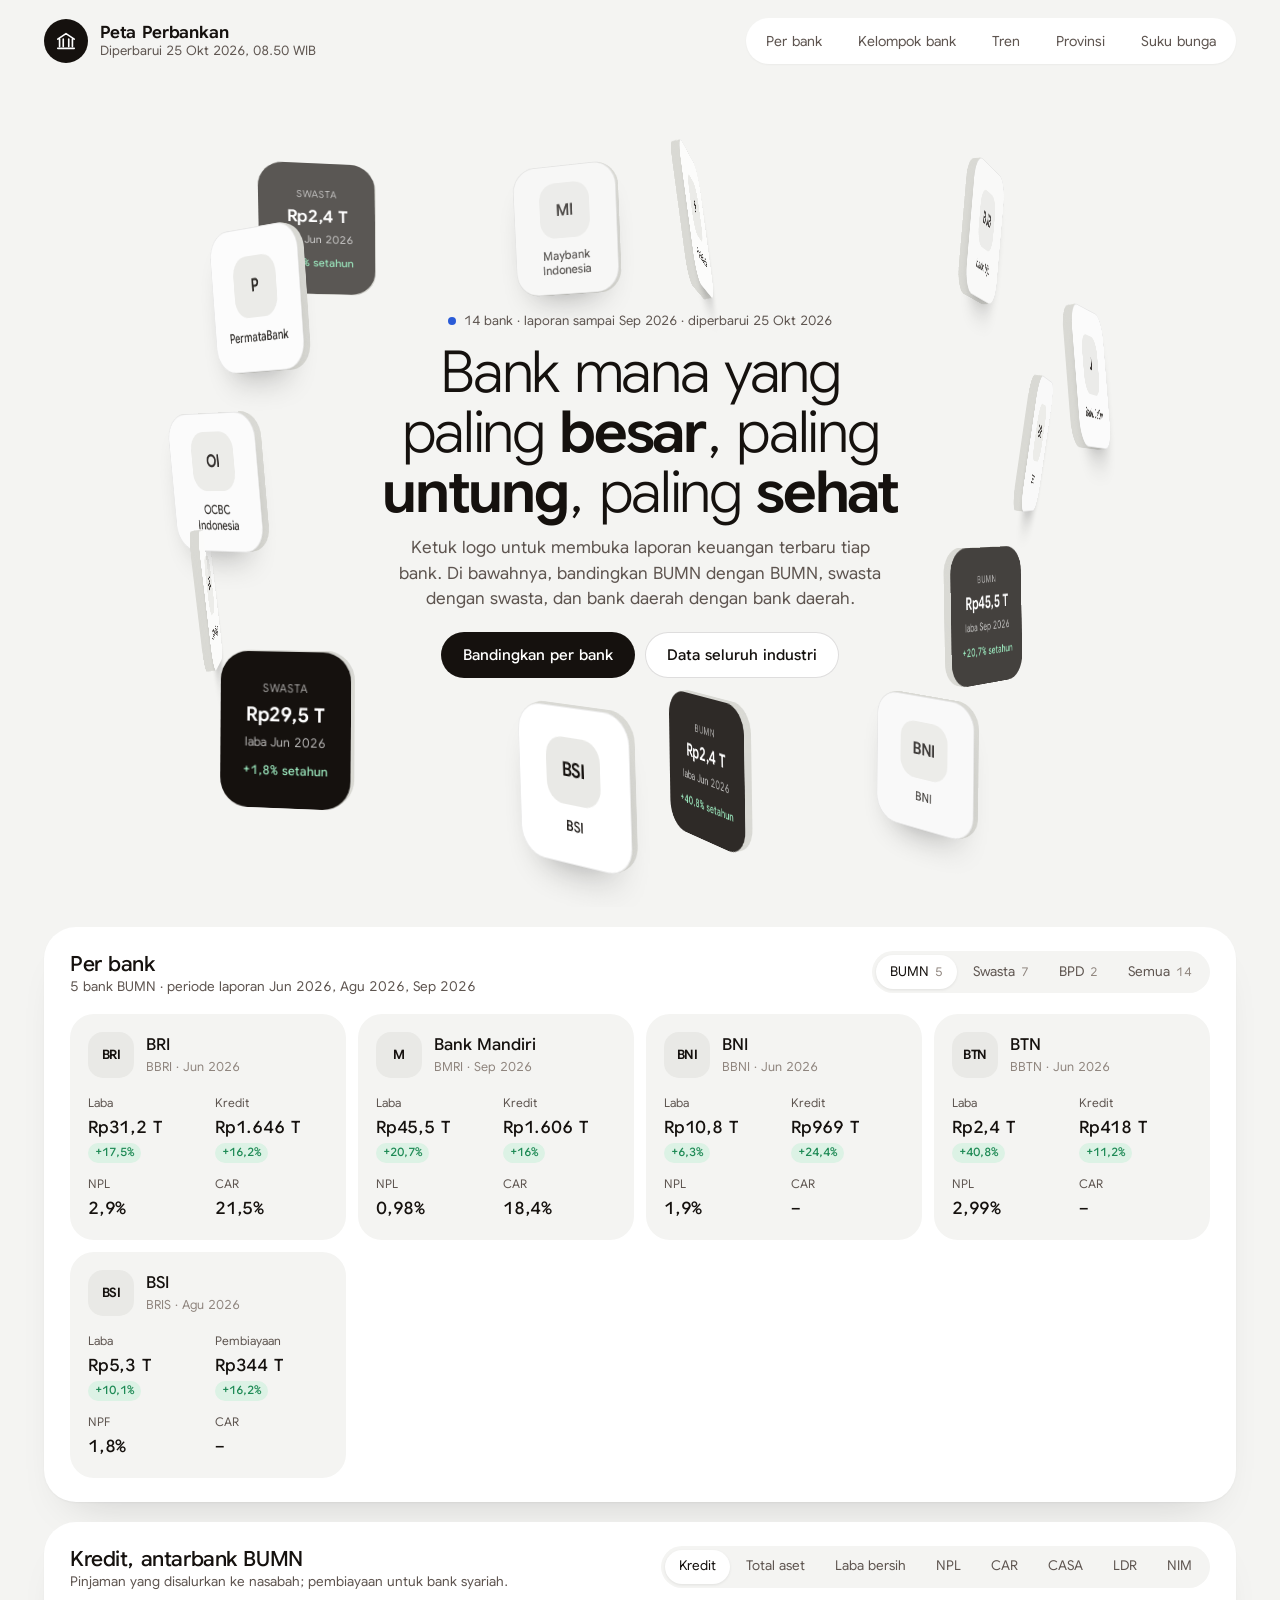
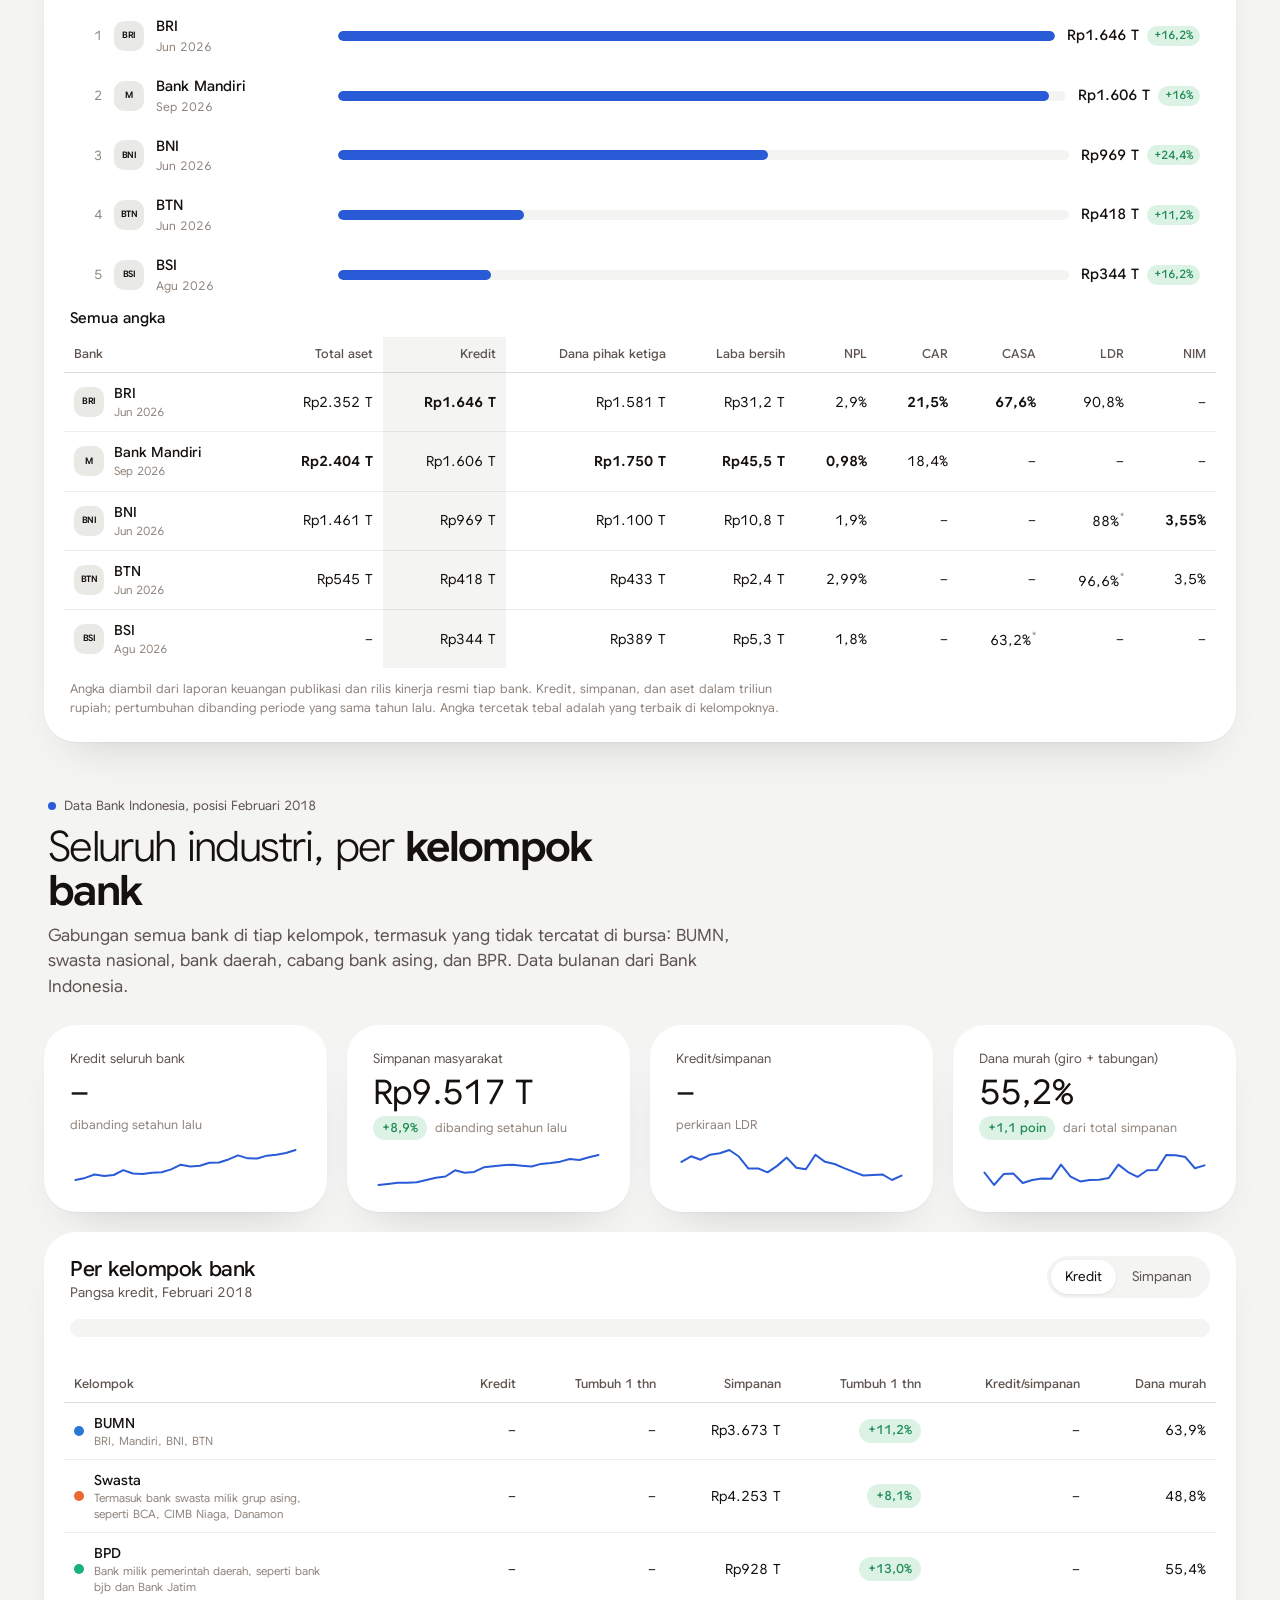
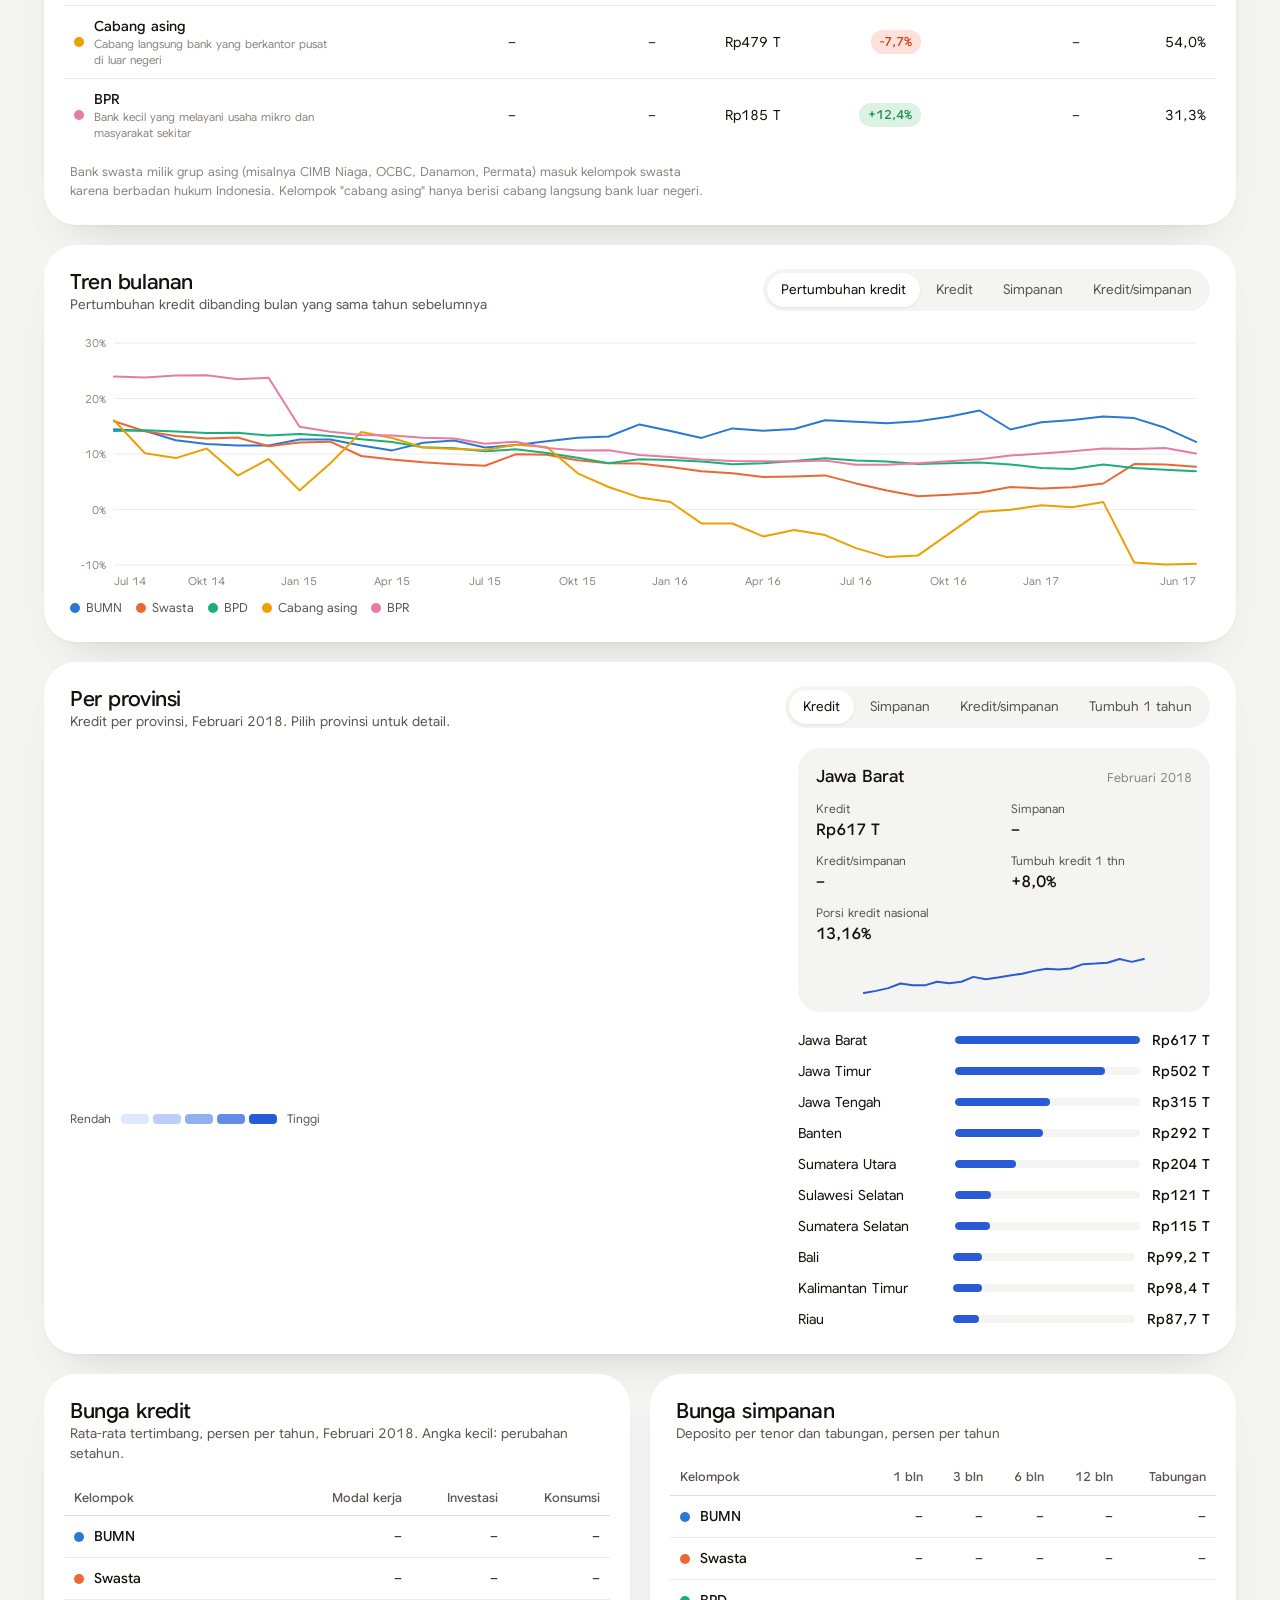
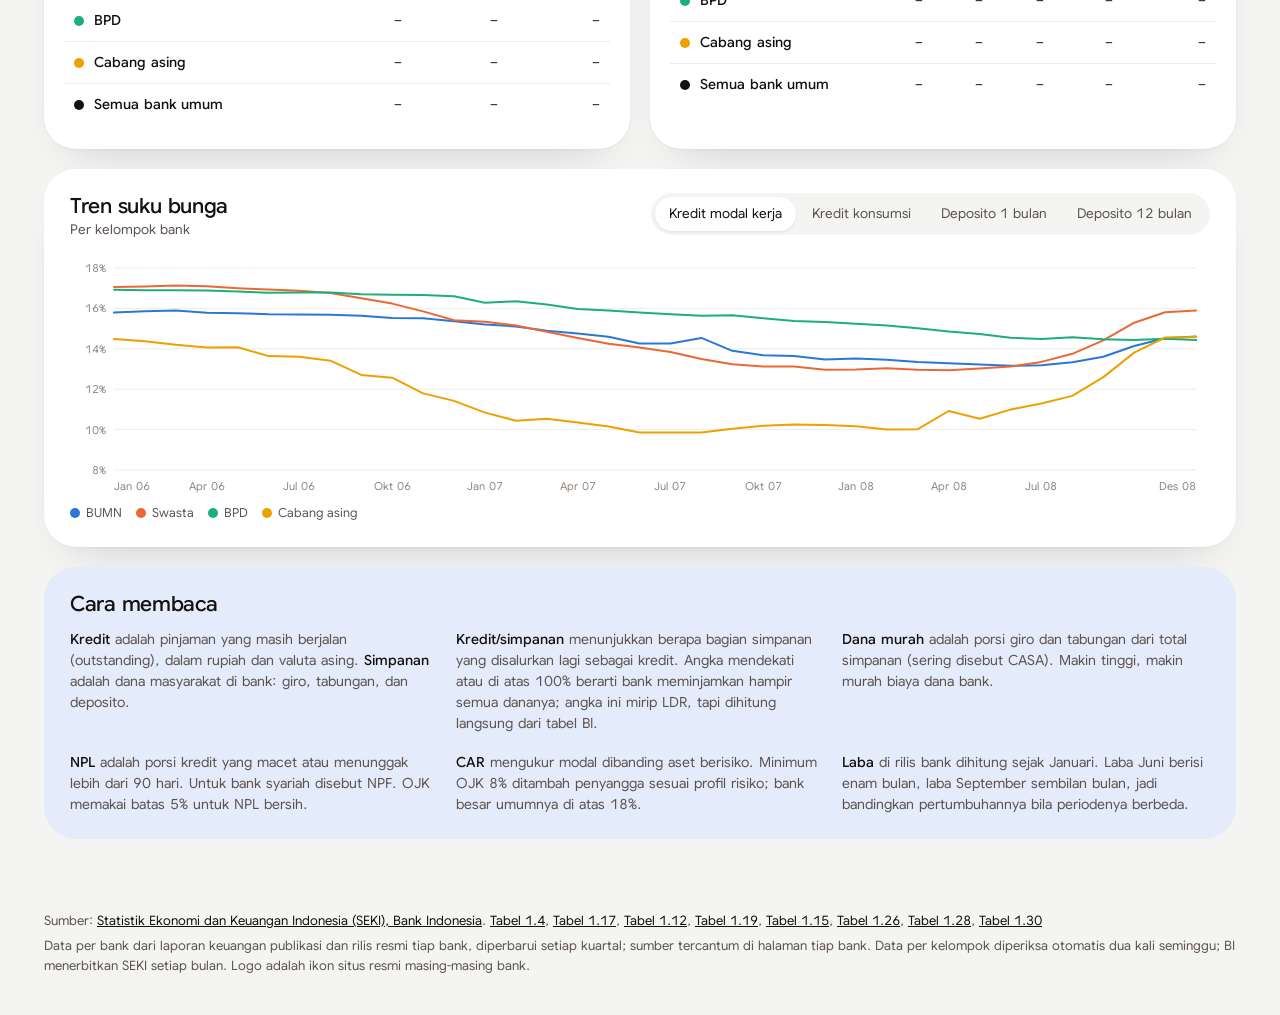
==== index.html @ 90d30752 "Add files via upload" ====
<!doctype html>
<html lang="id">
<head>
  <meta charset="utf-8">
  <meta name="viewport" content="width=device-width, initial-scale=1, viewport-fit=cover">
  <title>Peta Perbankan Indonesia</title>
  <meta name="description" content="Laporan keuangan terbaru BRI, Mandiri, BNI, BCA, dan bank besar lain, dibandingkan dalam kelompoknya, plus kredit, simpanan, dan suku bunga per kelompok bank dari Bank Indonesia.">
  <meta name="theme-color" content="#F4F4F2">
  <link rel="icon" href="icon.svg" type="image/svg+xml">
  <link rel="preload" href="google-sans-flex.woff2" as="font" type="font/woff2" crossorigin>
  <link rel="stylesheet" href="base.css">
  <link rel="stylesheet" href="style.css">
</head>
<body>
  <header class="top">
    <a class="brand" href="./">
      <span class="brand-mark"><svg class="ic" viewBox="0 0 24 24" aria-hidden="true"><path d="M3 10 12 4l9 6M5 10v8M9 10v8M15 10v8M19 10v8M3 20h18"/></svg></span>
      <span class="brand-text"><b>Peta Perbankan</b><span id="updated">Memuat data…</span></span>
    </a>
    <nav class="top-nav" aria-label="Bagian">
      <a href="#per-bank">Per bank</a>
      <a href="#kelompok">Kelompok bank</a>
      <a href="#tren">Tren</a>
      <a href="#provinsi">Provinsi</a>
      <a href="#bunga">Suku bunga</a>
    </nav>
  </header>

  <main class="main">
    <section class="orbit" id="orbit" aria-label="Bank yang dibandingkan">
      <div class="orbit-copy" id="orbit-copy">
        <span class="eyebrow"><i class="dot"></i><span id="bank-eyebrow">Laporan keuangan terbaru tiap bank</span></span>
        <h1 class="display">Bank mana yang paling <b>besar</b>, paling <b>untung</b>, paling <b>sehat</b></h1>
        <p class="lede">Ketuk logo untuk membuka laporan keuangan terbaru tiap bank. Di bawahnya, bandingkan BUMN dengan BUMN, swasta dengan swasta, dan bank daerah dengan bank daerah.</p>
        <div class="orbit-actions"><a class="btn dark" href="#per-bank">Bandingkan per bank</a><a class="btn light" href="#industri">Data seluruh industri</a></div>
      </div>
      <div class="orbit-field" id="orbit-field"></div>
    </section>

    <section class="per-bank" id="per-bank" aria-label="Perbandingan per bank">
      <div class="card">
        <div class="card-head">
          <div>
            <h2>Per bank</h2>
            <p id="bank-sub">Memuat…</p>
          </div>
          <div class="seg" id="bank-group" role="group" aria-label="Kelompok bank"></div>
        </div>
        <div class="bcards" id="bank-cards"></div>
      </div>
      <div class="card">
        <div class="card-head">
          <div>
            <h2 id="bank-bars-title">Perbandingan</h2>
            <p id="bank-bars-note"></p>
          </div>
          <div class="seg" id="bank-metric" role="group" aria-label="Ukuran"></div>
        </div>
        <ul class="bbars" id="bank-bars"></ul>
        <h3 class="bd-h3 tbl-title">Semua angka</h3>
        <div class="table-wrap"><table class="tbl bank-tbl" id="bank-table"></table></div>
        <p class="note" id="bank-date">Angka diambil dari laporan keuangan publikasi dan rilis kinerja resmi tiap bank. Kredit, simpanan, dan aset dalam triliun rupiah; pertumbuhan dibanding periode yang sama tahun lalu. Angka tercetak tebal adalah yang terbaik di kelompoknya.</p>
      </div>
    </section>

    <section class="hero industri" id="industri">
      <span class="eyebrow"><i class="dot"></i><span id="eyebrow">Data Bank Indonesia</span></span>
      <h2 class="display sm">Seluruh industri, per <b>kelompok bank</b></h2>
      <p class="lede">Gabungan semua bank di tiap kelompok, termasuk yang tidak tercatat di bursa: BUMN, swasta nasional, bank daerah, cabang bank asing, dan BPR. Data bulanan dari Bank Indonesia.</p>
    </section>

    <div id="banner" class="banner" hidden></div>

    <section class="grid four seki" id="stats" aria-label="Angka utama">
      <div class="card stat"><div class="skeleton" style="height:90px"></div></div>
      <div class="card stat"><div class="skeleton" style="height:90px"></div></div>
      <div class="card stat"><div class="skeleton" style="height:90px"></div></div>
      <div class="card stat"><div class="skeleton" style="height:90px"></div></div>
    </section>

    <section class="card seki" id="kelompok">
      <div class="card-head">
        <div>
          <h2>Per kelompok bank</h2>
          <p id="kelompok-sub">Pangsa kredit</p>
        </div>
        <div class="seg" id="share-seg" role="group" aria-label="Pangsa">
          <button aria-pressed="true" data-v="kredit">Kredit</button>
          <button aria-pressed="false" data-v="simpanan">Simpanan</button>
        </div>
      </div>
      <div class="share" id="share"></div>
      <div class="table-wrap"><table class="tbl" id="group-table"></table></div>
      <p class="note" id="group-note"></p>
    </section>

    <section class="card seki" id="tren">
      <div class="card-head">
        <div>
          <h2>Tren bulanan</h2>
          <p id="tren-sub"></p>
        </div>
        <div class="seg" id="trend-seg" role="group" aria-label="Ukuran">
          <button aria-pressed="true" data-v="tumbuh">Pertumbuhan kredit</button>
          <button aria-pressed="false" data-v="kredit">Kredit</button>
          <button aria-pressed="false" data-v="simpanan">Simpanan</button>
          <button aria-pressed="false" data-v="ldr">Kredit/simpanan</button>
        </div>
      </div>
      <div id="trend-chart"></div>
    </section>

    <section class="card seki" id="provinsi">
      <div class="card-head">
        <div>
          <h2>Per provinsi</h2>
          <p id="prov-sub">Semua bank umum dan BPR, menurut lokasi</p>
        </div>
        <div class="seg" id="prov-seg" role="group" aria-label="Ukuran provinsi">
          <button aria-pressed="true" data-v="kredit">Kredit</button>
          <button aria-pressed="false" data-v="simpanan">Simpanan</button>
          <button aria-pressed="false" data-v="ldr">Kredit/simpanan</button>
          <button aria-pressed="false" data-v="tumbuh">Tumbuh 1 tahun</button>
        </div>
      </div>
      <div class="prov-layout">
        <div id="prov-map"></div>
        <div class="prov-side">
          <div id="prov-detail" class="prov-detail"></div>
          <ul class="bars" id="prov-rank"></ul>
        </div>
      </div>
    </section>

    <section class="grid two seki" id="bunga">
      <div class="card">
        <div class="card-head">
          <div><h2>Bunga kredit</h2><p id="bunga-k-sub">Rata-rata tertimbang, persen per tahun</p></div>
        </div>
        <div class="table-wrap"><table class="tbl" id="loan-rates"></table></div>
      </div>
      <div class="card">
        <div class="card-head">
          <div><h2>Bunga simpanan</h2><p id="bunga-s-sub">Deposito per tenor dan tabungan, persen per tahun</p></div>
        </div>
        <div class="table-wrap"><table class="tbl" id="dep-rates"></table></div>
      </div>
    </section>

    <section class="card seki" id="tren-bunga">
      <div class="card-head">
        <div>
          <h2>Tren suku bunga</h2>
          <p>Per kelompok bank</p>
        </div>
        <div class="seg" id="rate-seg" role="group" aria-label="Jenis bunga">
          <button aria-pressed="true" data-v="modal_kerja">Kredit modal kerja</button>
          <button aria-pressed="false" data-v="konsumsi">Kredit konsumsi</button>
          <button aria-pressed="false" data-v="d1">Deposito 1 bulan</button>
          <button aria-pressed="false" data-v="d12">Deposito 12 bulan</button>
        </div>
      </div>
      <div id="rate-chart"></div>
    </section>

    <section class="card flat tint">
      <h2 class="h2">Cara membaca</h2>
      <div class="explain">
        <p><b>Kredit</b> adalah pinjaman yang masih berjalan (outstanding), dalam rupiah dan valuta asing. <b>Simpanan</b> adalah dana masyarakat di bank: giro, tabungan, dan deposito.</p>
        <p><b>Kredit/simpanan</b> menunjukkan berapa bagian simpanan yang disalurkan lagi sebagai kredit. Angka mendekati atau di atas 100% berarti bank meminjamkan hampir semua dananya; angka ini mirip LDR, tapi dihitung langsung dari tabel BI.</p>
        <p><b>Dana murah</b> adalah porsi giro dan tabungan dari total simpanan (sering disebut CASA). Makin tinggi, makin murah biaya dana bank.</p>
        <p><b>NPL</b> adalah porsi kredit yang macet atau menunggak lebih dari 90 hari. Untuk bank syariah disebut NPF. OJK memakai batas 5% untuk NPL bersih.</p>
        <p><b>CAR</b> mengukur modal dibanding aset berisiko. Minimum OJK 8% ditambah penyangga sesuai profil risiko; bank besar umumnya di atas 18%.</p>
        <p><b>Laba</b> di rilis bank dihitung sejak Januari. Laba Juni berisi enam bulan, laba September sembilan bulan, jadi bandingkan pertumbuhannya bila periodenya berbeda.</p>
      </div>
    </section>
  </main>

  <dialog class="sheet bank-sheet" id="bank-sheet" aria-label="Detail bank">
    <form method="dialog"><button class="sheet-close btn light sm" aria-label="Tutup">Tutup</button></form>
    <div id="bank-sheet-body"></div>
  </dialog>

  <footer class="foot">
    <span>Sumber: <a href="https://www.bi.go.id/id/statistik/ekonomi-keuangan/seki/default.aspx" target="_blank" rel="noopener">Statistik Ekonomi dan Keuangan Indonesia (SEKI), Bank Indonesia</a>. <span id="src-list"></span></span>
    <span>Data per bank dari laporan keuangan publikasi dan rilis resmi tiap bank, diperbarui setiap kuartal; sumber tercantum di halaman tiap bank. Data per kelompok diperiksa otomatis dua kali seminggu; BI menerbitkan SEKI setiap bulan. Logo adalah ikon situs resmi masing-masing bank.</span>
  </footer>

  <script type="module" src="app.js"></script>
</body>
</html>
---- base.css ----
/* Dasar tampilan seri #30Hari30Website
   Kartu putih bersudut besar di atas abu-abu sangat muda, tombol pil hitam, Google Sans Flex.
   Setiap proyek hanya mengganti --accent (dan --accent-soft) di style.css-nya sendiri. */

@font-face {
  font-family: 'Google Sans Flex';
  src: url('./google-sans-flex.woff2') format('woff2');
  font-weight: 1 1000;
  font-style: normal;
  font-display: swap;
}

:root {
  --ink: #15110E;
  --ink-2: #5E5550;
  --ink-3: #8F857E;
  --line: rgba(21, 17, 14, .08);
  --line-2: rgba(21, 17, 14, .14);
  --bg: #F4F4F2;
  --bg-2: #E9E9E6;
  --card: #FFFFFF;
  --accent: #2F6BFF;
  --accent-soft: #E3EBFF;
  --good: #1E8A55;
  --good-soft: #DCF2E5;
  --bad: #D8381E;
  --bad-soft: #FDE2DB;
  --warn: #A86400;
  --warn-soft: #FFEBC2;
  --shadow: 0 1px 2px rgba(20, 20, 20, .04), 0 24px 48px -30px rgba(20, 20, 20, .22);
  --font: 'Google Sans Flex', 'Google Sans', 'Segoe UI', Roboto, system-ui, sans-serif;
  --radius: 32px;
  /* Warna seri kategorikal (urutan tetap, lulus uji buta warna untuk garis dan batang bersebelahan). */
  --s1: #2a78d6; --s2: #eb6834; --s3: #1baf7a; --s4: #eda100; --s5: #e87ba4; --s6: #008300; --s7: #6250d6; --s8: #e34948;
}

* { box-sizing: border-box; }
html { -webkit-text-size-adjust: 100%; }
body {
  margin: 0; min-height: 100vh; font-family: var(--font); color: var(--ink); background: var(--bg);
  font-size: 15px; line-height: 1.5; -webkit-font-smoothing: antialiased; font-variant-numeric: tabular-nums;
}
[hidden] { display: none !important; }
button, input, select, textarea { font: inherit; color: inherit; }
h1, h2, h3, h4, p, figure, blockquote, dl, dd { margin: 0; }
ul[class], ol[class] { list-style: none; margin: 0; padding: 0; }
a { color: inherit; }
img { max-width: 100%; }
svg { flex-shrink: 0; }
.ic { width: 18px; height: 18px; fill: none; stroke: currentColor; stroke-width: 1.8; stroke-linecap: round; stroke-linejoin: round; }
:focus-visible { outline: 2px solid var(--ink); outline-offset: 3px; }
.sr-only { position: absolute; width: 1px; height: 1px; overflow: hidden; clip: rect(0 0 0 0); white-space: nowrap; }

/* ---------- Kerangka ---------- */
.top {
  display: flex; align-items: center; justify-content: space-between; gap: 16px;
  max-width: 1240px; margin: 0 auto; padding: calc(18px + env(safe-area-inset-top, 0px)) 24px 10px;
}
.brand { display: flex; align-items: center; gap: 12px; min-width: 0; text-decoration: none; }
.brand-mark { width: 44px; height: 44px; border-radius: 50%; background: var(--ink); color: #fff; display: grid; place-items: center; }
.brand-mark .ic { width: 22px; height: 22px; }
.brand-text { display: grid; line-height: 1.2; min-width: 0; }
.brand-text b { font-size: 17px; font-weight: 600; letter-spacing: -.01em; }
.brand-text span { font-size: 13px; color: var(--ink-2); white-space: nowrap; overflow: hidden; text-overflow: ellipsis; }
.top-nav { display: flex; gap: 4px; padding: 4px; border-radius: 999px; background: var(--card); box-shadow: var(--shadow); }
.top-nav a, .top-nav button {
  display: inline-flex; align-items: center; height: 38px; padding: 0 16px; border-radius: 999px; border: 0; background: none;
  text-decoration: none; font-size: 14px; color: var(--ink-2); cursor: pointer; white-space: nowrap;
}
.top-nav [aria-current="page"], .top-nav [aria-pressed="true"] { background: var(--ink); color: #fff; }
.main { max-width: 1240px; margin: 0 auto; padding: 8px 24px 64px; display: grid; gap: 20px; }

.hero { display: grid; gap: 10px; padding: 18px 4px 6px; }
.eyebrow { display: inline-flex; align-items: center; gap: 8px; font-size: 13px; color: var(--ink-2); }
.eyebrow .dot { width: 8px; height: 8px; border-radius: 50%; background: var(--accent); }
.display { font-size: clamp(34px, 5.2vw, 58px); line-height: 1.04; font-weight: 300; letter-spacing: -.04em; max-width: 18ch; }
.display b { font-weight: 600; }
.lede { font-size: 17px; color: var(--ink-2); max-width: 62ch; }

.card { background: var(--card); border-radius: var(--radius); padding: 24px 26px; box-shadow: var(--shadow); min-width: 0; }
.card.flat { box-shadow: none; }
.card.tint { background: var(--accent-soft); box-shadow: none; }
.card-head { display: flex; align-items: flex-start; justify-content: space-between; gap: 12px; flex-wrap: wrap; margin-bottom: 16px; }
.card-head h2, .h2 { font-size: 21px; line-height: 1.25; font-weight: 500; letter-spacing: -.02em; }
.card-head p, .sub { font-size: 13.5px; color: var(--ink-2); }
.grid { display: grid; gap: 20px; }
.grid.two { grid-template-columns: repeat(2, minmax(0, 1fr)); }
.grid.three { grid-template-columns: repeat(3, minmax(0, 1fr)); }
.grid.four { grid-template-columns: repeat(4, minmax(0, 1fr)); }
.grid.wide-left { grid-template-columns: minmax(0, 1.6fr) minmax(0, 1fr); }

/* ---------- Angka ---------- */
.stat { display: grid; gap: 6px; align-content: start; }
.stat-label { font-size: 13px; color: var(--ink-2); }
.stat-value { font-size: 34px; line-height: 1.05; font-weight: 400; letter-spacing: -.03em; }
.stat-value small { font-size: 15px; color: var(--ink-2); letter-spacing: 0; margin-left: 4px; }
.delta { display: inline-flex; align-items: center; gap: 4px; height: 24px; padding: 0 9px; border-radius: 999px; font-size: 12.5px; font-weight: 500; width: max-content; }
.delta.up { background: var(--bad-soft); color: var(--bad); }
.delta.down { background: var(--good-soft); color: var(--good); }
.delta.flat { background: var(--bg); color: var(--ink-2); }
.delta.good-up.up { background: var(--good-soft); color: var(--good); }
.delta.good-up.down { background: var(--bad-soft); color: var(--bad); }

/* ---------- Tombol & kontrol ---------- */
.btn {
  display: inline-flex; align-items: center; justify-content: center; gap: 8px; height: 46px; padding: 0 22px; border-radius: 999px;
  border: 0; cursor: pointer; font-size: 15px; font-weight: 500; white-space: nowrap; text-decoration: none; transition: transform .12s, background .15s;
}
.btn:active { transform: scale(.97); }
.btn.dark { background: var(--ink); color: #fff; }
.btn.dark:hover { background: #2C2622; }
.btn.light { background: var(--card); color: var(--ink); box-shadow: inset 0 0 0 1px var(--line-2); }
.btn.light:hover { background: var(--bg); }
.btn.sm { height: 36px; padding: 0 14px; font-size: 14px; }
.chips { display: flex; gap: 8px; flex-wrap: wrap; }
.chips.scroll { flex-wrap: nowrap; overflow-x: auto; scrollbar-width: none; padding-bottom: 2px; }
.chips.scroll::-webkit-scrollbar { display: none; }
.chip {
  display: inline-flex; align-items: center; gap: 6px; height: 36px; padding: 0 14px; border-radius: 999px; border: 0; cursor: pointer;
  background: var(--card); box-shadow: inset 0 0 0 1px var(--line-2); font-size: 14px; white-space: nowrap; text-decoration: none;
}
.chip small { font-size: 12px; opacity: .6; }
.chip[aria-pressed="true"], .chip.on { background: var(--ink); color: #fff; box-shadow: none; }
.field { display: grid; gap: 6px; }
.field label, .label { font-size: 13px; color: var(--ink-2); }
.input, .select {
  height: 46px; width: 100%; padding: 0 16px; border-radius: 16px; border: 0; background: var(--bg);
  box-shadow: inset 0 0 0 1px var(--line); outline: 0; font-size: 15px;
}
.input:focus, .select:focus { box-shadow: inset 0 0 0 1.5px var(--ink); background: var(--card); }
.select { appearance: none; -webkit-appearance: none; padding-right: 40px; cursor: pointer;
  background-image: url("data:image/svg+xml,%3Csvg xmlns='http://www.w3.org/2000/svg' viewBox='0 0 24 24' fill='none' stroke='%235E5550' stroke-width='2' stroke-linecap='round'%3E%3Cpath d='m6 9 6 6 6-6'/%3E%3C/svg%3E");
  background-repeat: no-repeat; background-position: right 14px center; background-size: 16px; }
.seg { display: inline-flex; padding: 4px; gap: 2px; border-radius: 999px; background: var(--bg); }
.seg button { height: 34px; padding: 0 14px; border-radius: 999px; border: 0; background: none; cursor: pointer; font-size: 13.5px; color: var(--ink-2); }
.seg button[aria-pressed="true"] { background: var(--card); color: var(--ink); box-shadow: 0 1px 3px rgba(0, 0, 0, .08); }

/* ---------- Daftar & tabel ---------- */
.rows { display: grid; }
.row { display: grid; grid-template-columns: auto minmax(0, 1fr) auto; align-items: center; gap: 12px; padding: 12px 0; border-top: 1px solid var(--line); }
.row:first-child { border-top: 0; }
.row-main { display: grid; min-width: 0; }
.row-main b { font-weight: 500; overflow: hidden; text-overflow: ellipsis; white-space: nowrap; }
.row-main span { font-size: 13px; color: var(--ink-2); overflow: hidden; text-overflow: ellipsis; white-space: nowrap; }
.rank { width: 30px; height: 30px; border-radius: 50%; background: var(--bg); display: grid; place-items: center; font-size: 13px; color: var(--ink-2); }
.table-wrap { overflow-x: auto; margin: 0 -6px; }
table.tbl { width: 100%; border-collapse: collapse; font-size: 14px; }
.tbl th { text-align: left; font-weight: 500; color: var(--ink-2); font-size: 12.5px; padding: 8px 10px; border-bottom: 1px solid var(--line-2); white-space: nowrap; }
.tbl td { padding: 10px; border-bottom: 1px solid var(--line); white-space: nowrap; }
.tbl td.num, .tbl th.num { text-align: right; }
.tbl tr:last-child td { border-bottom: 0; }
.tbl button.sort { border: 0; background: none; padding: 0; cursor: pointer; color: inherit; font: inherit; }
.bar { height: 8px; border-radius: 999px; background: var(--bg); overflow: hidden; min-width: 60px; }
.bar i { display: block; height: 100%; border-radius: 999px; background: var(--accent); }
.tag { display: inline-flex; align-items: center; height: 24px; padding: 0 10px; border-radius: 999px; font-size: 12.5px; font-weight: 500; background: var(--bg); color: var(--ink-2); white-space: nowrap; }
.tag.good { background: var(--good-soft); color: var(--good); }
.tag.bad { background: var(--bad-soft); color: var(--bad); }
.tag.warn { background: var(--warn-soft); color: var(--warn); }
.tag.accent { background: var(--accent-soft); color: var(--ink); }

ul.bars { display: grid; gap: 10px; }
.bar-row { display: grid; grid-template-columns: minmax(0, 1.1fr) minmax(0, 1.4fr) auto; align-items: center; gap: 12px; font-size: 14px; }
.bar-label { display: grid; min-width: 0; overflow: hidden; text-overflow: ellipsis; white-space: nowrap; }
.bar-label small { font-size: 12px; color: var(--ink-3); }
.bar-value { font-weight: 500; text-align: right; min-width: 56px; }

/* ---------- Grafik ---------- */
.spark { display: block; }
.chart { position: relative; width: 100%; }
.chart svg { display: block; width: 100%; height: auto; overflow: visible; touch-action: pan-y; }
.tip-dot { display: inline-block; width: 8px; height: 8px; border-radius: 50%; margin-right: 6px; }
.chart .axis text { font-size: 11px; fill: var(--ink-3); }
.chart .grid-line { stroke: var(--line); stroke-width: 1; }
.chart .series { fill: none; stroke: var(--accent); stroke-width: 2; stroke-linejoin: round; stroke-linecap: round; }
.chart .series.s2 { stroke: var(--ink); }
.chart .series.s3 { stroke: #C4A15A; }
.chart .area { fill: var(--accent); opacity: .08; }
.chart .cursor { stroke: var(--ink-3); stroke-width: 1; stroke-dasharray: 3 3; }
.chart .dot { fill: var(--card); stroke: var(--accent); stroke-width: 2; }
.tip {
  position: absolute; pointer-events: none; z-index: 5; min-width: 120px; padding: 8px 12px; border-radius: 14px; background: var(--ink); color: #fff;
  font-size: 12.5px; line-height: 1.45; transform: translate(-50%, calc(-100% - 12px)); white-space: nowrap;
}
.tip b { font-weight: 500; }
.legend { display: flex; gap: 14px; flex-wrap: wrap; font-size: 12.5px; color: var(--ink-2); margin-top: 8px; }
.legend i { display: inline-block; width: 10px; height: 10px; border-radius: 50%; margin-right: 6px; vertical-align: -1px; background: var(--accent); }

/* ---------- Status ---------- */
.banner { display: flex; align-items: center; gap: 12px; padding: 14px 18px; border-radius: 20px; background: var(--warn-soft); color: var(--warn); font-size: 14px; }
.banner.info { background: var(--card); color: var(--ink-2); box-shadow: inset 0 0 0 1px var(--line-2); }
.banner b { color: var(--ink); font-weight: 500; }
.sources { display: flex; flex-wrap: wrap; gap: 6px 16px; }
.empty { display: grid; gap: 10px; justify-items: center; text-align: center; padding: 48px 20px; color: var(--ink-2); }
.empty b { color: var(--ink); font-size: 18px; font-weight: 500; }
.skeleton { background: var(--bg); animation: sk 1.1s ease-in-out infinite alternate; border-radius: 12px; min-height: 18px; }
@keyframes sk { to { opacity: .45; } }
.note { font-size: 12.5px; color: var(--ink-3); }

.foot { max-width: 1240px; margin: 0 auto; padding: 8px 24px calc(40px + env(safe-area-inset-bottom, 0px)); display: grid; gap: 6px; font-size: 13px; color: var(--ink-2); }
.foot a { color: var(--ink); }

@media (max-width: 980px) {
  .grid.four { grid-template-columns: repeat(2, minmax(0, 1fr)); }
  .grid.three, .grid.wide-left { grid-template-columns: minmax(0, 1fr); }
}
@media (max-width: 720px) {
  .top { padding: calc(14px + env(safe-area-inset-top, 0px)) 16px 6px; flex-wrap: wrap; }
  .top-nav { order: 3; width: 100%; overflow-x: auto; scrollbar-width: none; }
  .main { padding: 4px 16px 48px; gap: 14px; }
  .foot { padding: 4px 16px 32px; }
  .grid.two { grid-template-columns: minmax(0, 1fr); }
  .card { padding: 20px; border-radius: 26px; }
  .stat-value { font-size: 24px; white-space: nowrap; }
  .lede { font-size: 15.5px; }
}
@media (prefers-reduced-motion: reduce) { * { transition: none !important; animation: none !important; } }

/* ---------- Peta petak provinsi ---------- */
.tilemap { position: relative; }
.tm-scroll { overflow-x: auto; scrollbar-width: none; }
.tm-scroll::-webkit-scrollbar { display: none; }
.tilemap svg { display: block; width: 100%; min-width: 600px; height: auto; overflow: visible; }
.tilemap .tile { cursor: pointer; outline: none; }
.tilemap .tile text { font-size: 11px; font-weight: 500; pointer-events: none; letter-spacing: .02em; }
.tilemap .tile rect { transition: transform .12s; transform-box: fill-box; transform-origin: center; }
.tilemap .tile:hover rect, .tilemap .tile:focus rect { stroke: var(--ink); stroke-width: 2; }
.tilemap .tile.none { cursor: default; }
.tilemap .tile.none:hover rect { stroke: none; }
.tilemap .scale { display: flex; align-items: center; gap: 4px; margin-top: 12px; font-size: 12px; color: var(--ink-2); }
.tilemap .scale i { width: 28px; height: 10px; border-radius: 4px; display: inline-block; }
.tilemap .scale span:first-child { margin-right: 6px; }
.tilemap .scale span:last-child { margin-left: 6px; }

/* ---------- Lembar detail (dialog) ---------- */
dialog.sheet {
  width: min(880px, calc(100% - 32px)); max-height: calc(100% - 48px); border: 0; padding: 28px; border-radius: 32px;
  background: var(--card); color: var(--ink); box-shadow: 0 40px 80px -30px rgba(0, 0, 0, .4);
}
dialog.sheet::backdrop { background: rgba(21, 17, 14, .45); }
.sheet-close { position: absolute; right: 18px; top: 18px; z-index: 2; }
.film-actions { display: flex; gap: 10px; flex-wrap: wrap; margin-top: 4px; }
@media (max-width: 720px) {
  dialog.sheet { padding: 20px; border-radius: 26px; width: calc(100% - 16px); max-height: calc(100% - 24px); }
}
---- style.css ----
/* Peta Perbankan: aksen biru tua. */
:root { --accent: #2A5BD7; --accent-soft: #E4EBFB; }

.stat-foot { display: flex; align-items: center; gap: 8px; flex-wrap: wrap; }
.stat .spark { width: 100%; height: 36px; margin-top: 6px; }

.share { display: grid; gap: 12px; margin-bottom: 18px; }
.share-bar { display: flex; gap: 2px; height: 18px; border-radius: 999px; overflow: hidden; background: var(--bg); }
.share-bar i { display: block; height: 100%; min-width: 2px; }
.share-legend { display: flex; flex-wrap: wrap; gap: 8px 18px; font-size: 13.5px; }
.share-legend li { display: flex; align-items: center; gap: 6px; }
.share-legend i, .gname i { width: 10px; height: 10px; border-radius: 50%; display: inline-block; flex-shrink: 0; }
.share-legend span { color: var(--ink-2); }
.share-legend b { font-weight: 500; }

.gname { display: flex; align-items: center; gap: 10px; white-space: normal; }
.gname > span { display: grid; }
.gname b { font-weight: 500; }
.gname small { font-size: 12px; color: var(--ink-3); max-width: 34ch; line-height: 1.35; }
.tbl td small { display: block; font-size: 11.5px; color: var(--ink-3); }
#group-table td { vertical-align: middle; }
#group-note { margin-top: 12px; max-width: 80ch; }

.prov-layout { display: grid; grid-template-columns: minmax(0, 1.7fr) minmax(0, 1fr); gap: 28px; align-items: start; }
.prov-side { display: grid; gap: 18px; }
.prov-detail { background: var(--bg); border-radius: 22px; padding: 16px 18px; display: grid; gap: 10px; }
.prov-detail:empty { display: none; }
.pd-head { display: flex; justify-content: space-between; align-items: baseline; gap: 8px; }
.pd-head b { font-size: 17px; font-weight: 500; }
.pd-grid { display: grid; grid-template-columns: repeat(2, minmax(0, 1fr)); gap: 10px 14px; margin: 0; }
.pd-grid dt { font-size: 12px; color: var(--ink-2); }
.pd-grid dd { margin: 0; font-size: 16px; font-weight: 500; }
.prov-detail .spark { width: 100%; }

.explain { display: grid; grid-template-columns: repeat(3, minmax(0, 1fr)); gap: 18px; margin-top: 12px; font-size: 14px; color: var(--ink-2); }
.explain b { color: var(--ink); font-weight: 500; }

@media (max-width: 980px) {
  .prov-layout, .explain { grid-template-columns: minmax(0, 1fr); }
}
@media (max-width: 720px) {
  #group-table .gname small { display: none; }
  .card-head .seg { width: 100%; overflow-x: auto; scrollbar-width: none; }
  .seg button { white-space: nowrap; }
}

/* ---------- Panggung logo 3D ---------- */
.orbit { position: relative; display: grid; }
.orbit-copy {
  position: absolute; inset: 0; z-index: 2; display: grid; place-content: center; justify-items: center;
  gap: 12px; padding: 0 24px; text-align: center; pointer-events: none;
}
.orbit-copy .display { max-width: 14ch; margin: 0 auto; }
.orbit-copy .lede { max-width: 44ch; margin: 0 auto; }
.orbit-actions { display: flex; gap: 10px; flex-wrap: wrap; justify-content: center; margin-top: 8px; }
.orbit-actions a { pointer-events: auto; }
.orbit-field { position: relative; height: clamp(660px, 88vh, 800px); perspective: 1100px; overflow: hidden; touch-action: pan-y; }
.orbit-stage { position: absolute; inset: 0; transform-style: preserve-3d; }

.tile {
  --fog: 0;
  position: absolute; left: 50%; top: 50%; width: 132px; height: 150px; padding: 0; border: 0; border-radius: 28px;
  background: none; cursor: pointer; transform-style: preserve-3d; will-change: transform; font: inherit; color: inherit;
}
.tile:focus { outline: none; }
.tile .slab { position: absolute; inset: 0; border-radius: inherit; background: #D9D9D4; }
.tile .face {
  position: absolute; inset: 0; border-radius: inherit; display: grid; justify-items: center; align-content: center;
  gap: 12px; padding: 14px; text-align: center; backface-visibility: hidden; -webkit-backface-visibility: hidden;
}
.tile .front {
  transform: translateZ(5px);
  background: color-mix(in srgb, var(--card), var(--bg-2) calc(var(--fog) * 100%));
  box-shadow: inset 0 0 0 1px var(--line), 0 22px 40px -26px rgba(20, 20, 20, .45);
}
.tile .front b { font-size: 14px; font-weight: 500; line-height: 1.2; color: color-mix(in srgb, var(--ink), var(--bg-2) calc(var(--fog) * 100%)); }
.tile .front .logo { opacity: calc(1 - var(--fog) * .75); }
.tile .back {
  transform: rotateY(180deg) translateZ(5px); gap: 3px;
  background: color-mix(in srgb, var(--ink), var(--bg-2) calc(var(--fog) * 100%)); color: #fff;
}
.tile .back small { font-size: 11px; letter-spacing: .08em; text-transform: uppercase; color: rgba(255, 255, 255, .62); }
.tile .back b { font-size: 19px; font-weight: 600; letter-spacing: -.02em; }
.tile .back span { font-size: 12px; color: rgba(255, 255, 255, .7); }
.tile .back em { margin-top: 6px; font-style: normal; font-size: 12px; font-weight: 500; color: #9BE7BD; }
.tile .back em.neg { color: #FFB4A3; }
.tile:focus-visible .front { box-shadow: 0 0 0 3px var(--accent), 0 22px 40px -26px rgba(20, 20, 20, .45); }

/* ---------- Logo bank ---------- */
.logo, .logo-lg, .logo-sm, .logo-xs {
  display: inline-grid; place-items: center; flex-shrink: 0; overflow: hidden; background: #fff;
  box-shadow: inset 0 0 0 1px var(--line);
}
.logo img, .logo-lg img, .logo-sm img, .logo-xs img { object-fit: contain; }
.logo { width: 64px; height: 64px; border-radius: 20px; }
.logo img { width: 42px; height: 42px; }
.logo-lg { width: 84px; height: 84px; border-radius: 26px; }
.logo-lg img { width: 56px; height: 56px; }
.logo-sm { width: 46px; height: 46px; border-radius: 15px; }
.logo-sm img { width: 30px; height: 30px; }
.logo-xs { width: 30px; height: 30px; border-radius: 10px; }
.logo-xs img { width: 20px; height: 20px; }
.mono { background: var(--bg-2); box-shadow: none; }
.mono::before { content: attr(data-initials); font-weight: 600; letter-spacing: -.03em; color: var(--ink); }
.logo.mono::before { font-size: 19px; }
.logo-lg.mono::before { font-size: 25px; }
.logo-sm.mono::before { font-size: 14px; }
.logo-xs.mono::before { font-size: 10px; }

/* ---------- Per bank ---------- */
.per-bank { display: grid; gap: 20px; }
.seg button small { margin-left: 6px; font-size: 12px; color: var(--ink-3); }
.bcards { display: grid; grid-template-columns: repeat(auto-fill, minmax(250px, 1fr)); gap: 12px; }
.bcard {
  display: grid; gap: 16px; align-content: start; padding: 18px; border: 0; border-radius: 24px; background: var(--bg);
  text-align: left; cursor: pointer; font: inherit; color: inherit; transition: background .2s, transform .2s;
}
.bcard:hover { background: var(--bg-2); transform: translateY(-2px); }
.bcard:focus-visible, .bb:focus-visible, .tb-name:focus-visible { outline: 3px solid var(--accent); outline-offset: 2px; }
.bc-head { display: flex; align-items: center; gap: 12px; min-width: 0; }
.bc-title { display: grid; min-width: 0; }
.bc-title b { font-size: 16.5px; font-weight: 500; }
.bc-title small { font-size: 12.5px; color: var(--ink-3); }
.bc-stats { display: grid; grid-template-columns: repeat(2, minmax(0, 1fr)); gap: 12px 14px; }
.bc-stats > span { display: grid; gap: 3px; align-content: start; justify-items: start; }
.bc-stats small { font-size: 12px; color: var(--ink-2); }
.bc-stats b { font-size: 17px; font-weight: 500; letter-spacing: -.01em; }
.delta.sm { height: 20px; padding: 0 7px; font-size: 11.5px; }

.bbars { display: grid; gap: 4px; margin-bottom: 26px; }
.bb {
  display: grid; grid-template-columns: 22px 30px minmax(0, 170px) minmax(60px, 1fr) minmax(110px, auto); align-items: center; gap: 12px;
  width: 100%; padding: 8px 10px; border: 0; border-radius: 16px; background: none; text-align: left; cursor: pointer; font: inherit; color: inherit;
}
.bb:hover { background: var(--bg); }
.bb-rank { font-size: 13px; color: var(--ink-3); text-align: right; font-variant-numeric: tabular-nums; }
.bb-name { display: grid; min-width: 0; }
.bb-name b { font-size: 14.5px; font-weight: 500; overflow: hidden; text-overflow: ellipsis; white-space: nowrap; }
.bb-name small { font-size: 12px; color: var(--ink-3); }
.bb .bar { height: 10px; }
.bb-val { display: flex; align-items: center; justify-content: flex-end; gap: 8px; font-variant-numeric: tabular-nums; }
.bb-val b { font-weight: 500; font-size: 14.5px; white-space: nowrap; }
.bb-missing { padding: 8px 10px 0 44px; font-size: 12.5px; color: var(--ink-3); }

.tbl-title { margin-bottom: 8px; }
.bank-tbl td { vertical-align: middle; font-variant-numeric: tabular-nums; }
.bank-tbl th.on, .bank-tbl td.on { background: var(--bg); }
.bank-tbl td.best { font-weight: 600; color: var(--ink); }
.bank-tbl th:first-child, .bank-tbl td:first-child { position: sticky; left: 0; z-index: 1; background: var(--card); }
.tb-name { display: flex; align-items: center; gap: 10px; padding: 0; border: 0; background: none; text-align: left; cursor: pointer; font: inherit; color: inherit; }
.tb-name > span { display: grid; }
.tb-name b { font-weight: 500; }
.tb-name small { font-size: 11.5px; color: var(--ink-3); }
.tb-name:hover b { text-decoration: underline; text-underline-offset: 3px; }
.bank-tbl sup, .bb sup, .ds sup { font-size: 10px; color: var(--ink-3); margin-left: 1px; }
#bank-date { margin-top: 12px; max-width: 90ch; }

.industri { padding-top: 34px; }
.display.sm { font-size: clamp(28px, 3.6vw, 42px); max-width: 22ch; }

/* ---------- Lembar detail bank ---------- */
.bank-detail { display: grid; gap: 18px; }
.bd-head { display: flex; gap: 18px; align-items: center; padding-right: 84px; }
.bd-title { display: grid; gap: 6px; min-width: 0; }
.bd-name { font-size: clamp(26px, 3vw, 34px); font-weight: 500; letter-spacing: -.03em; line-height: 1.1; }
.bd-profile { font-size: 15.5px; color: var(--ink-2); max-width: 70ch; }
.bd-news { display: grid; gap: 4px; padding: 14px 16px; border-radius: 20px; background: var(--accent-soft); font-size: 14px; max-width: 76ch; }
.bd-news b { font-weight: 500; font-size: 12.5px; }
.bd-stats { display: grid; grid-template-columns: repeat(5, minmax(0, 1fr)); gap: 10px; }
.ds { display: grid; gap: 4px; align-content: start; padding: 14px; border-radius: 20px; background: var(--bg); }
.ds > b { font-size: 19px; font-weight: 500; letter-spacing: -.02em; white-space: nowrap; }
.ds-foot { display: grid; gap: 4px; justify-items: start; }
.ds-foot small { font-size: 11.5px; color: var(--ink-3); line-height: 1.3; }
.bd-h3 { font-size: 15px; font-weight: 500; }
.bd-sources { display: grid; gap: 6px; font-size: 14px; }
.bd-sources a { color: var(--ink); text-decoration: underline; text-decoration-color: var(--line-2); text-underline-offset: 3px; }
.bd-sources a:hover { text-decoration-color: var(--ink); }

@media (max-width: 980px) {
  .bd-stats { grid-template-columns: repeat(3, minmax(0, 1fr)); }
}
@media (max-width: 860px) {
  /* Layar sempit: judul di atas, kartu berputar di silinder di bawahnya. */
  .orbit { gap: 0; }
  .orbit-copy { position: static; justify-items: start; place-content: start; text-align: left; padding: 14px 4px 0; pointer-events: auto; }
  .orbit-copy .display, .orbit-copy .lede { margin: 0; }
  .orbit-actions { justify-content: flex-start; }
  .orbit-field { height: 400px; margin: 0 -24px; }
}
@media (max-width: 720px) {
  .orbit-field { height: 340px; margin: 0 -16px; }
  .tile { width: 96px; height: 112px; border-radius: 24px; }
  .tile .face { gap: 8px; padding: 10px; }
  .tile .logo { width: 50px; height: 50px; border-radius: 16px; }
  .tile .logo img { width: 32px; height: 32px; }
  .tile .front b { font-size: 12.5px; }
  .tile .back b { font-size: 15.5px; }
  .tile .back em { margin-top: 3px; font-size: 11px; }
  .bcards { grid-template-columns: minmax(0, 1fr); }
  .bb { grid-template-columns: 18px 30px minmax(0, 1fr) auto; grid-template-areas: 'r l n v' 'r . b b'; row-gap: 6px; padding: 8px 4px; }
  .bb-rank { grid-area: r; align-self: start; padding-top: 8px; }
  .bb .logo-xs { grid-area: l; }
  .bb-name { grid-area: n; }
  .bb .bar { grid-area: b; }
  .bb-val { grid-area: v; }
  .bb-missing { padding-left: 4px; }
  .bd-head { flex-direction: column; align-items: flex-start; padding-right: 0; }
  .bd-stats { grid-template-columns: repeat(2, minmax(0, 1fr)); }
}
@media (prefers-reduced-motion: reduce) {
  .bcard:hover { transform: none; }
}
.bd-key { font-size: 13.5px; color: var(--ink-2); max-width: 76ch; padding-left: 12px; box-shadow: inset 2px 0 0 var(--line-2); }
.bbars + .tbl-title { margin-top: 4px; }
.bb-missing { margin-bottom: 6px; }
.logo-xs.mono::before { font-size: 9px; letter-spacing: -.04em; }
.logo-sm.mono::before { font-size: 13px; }
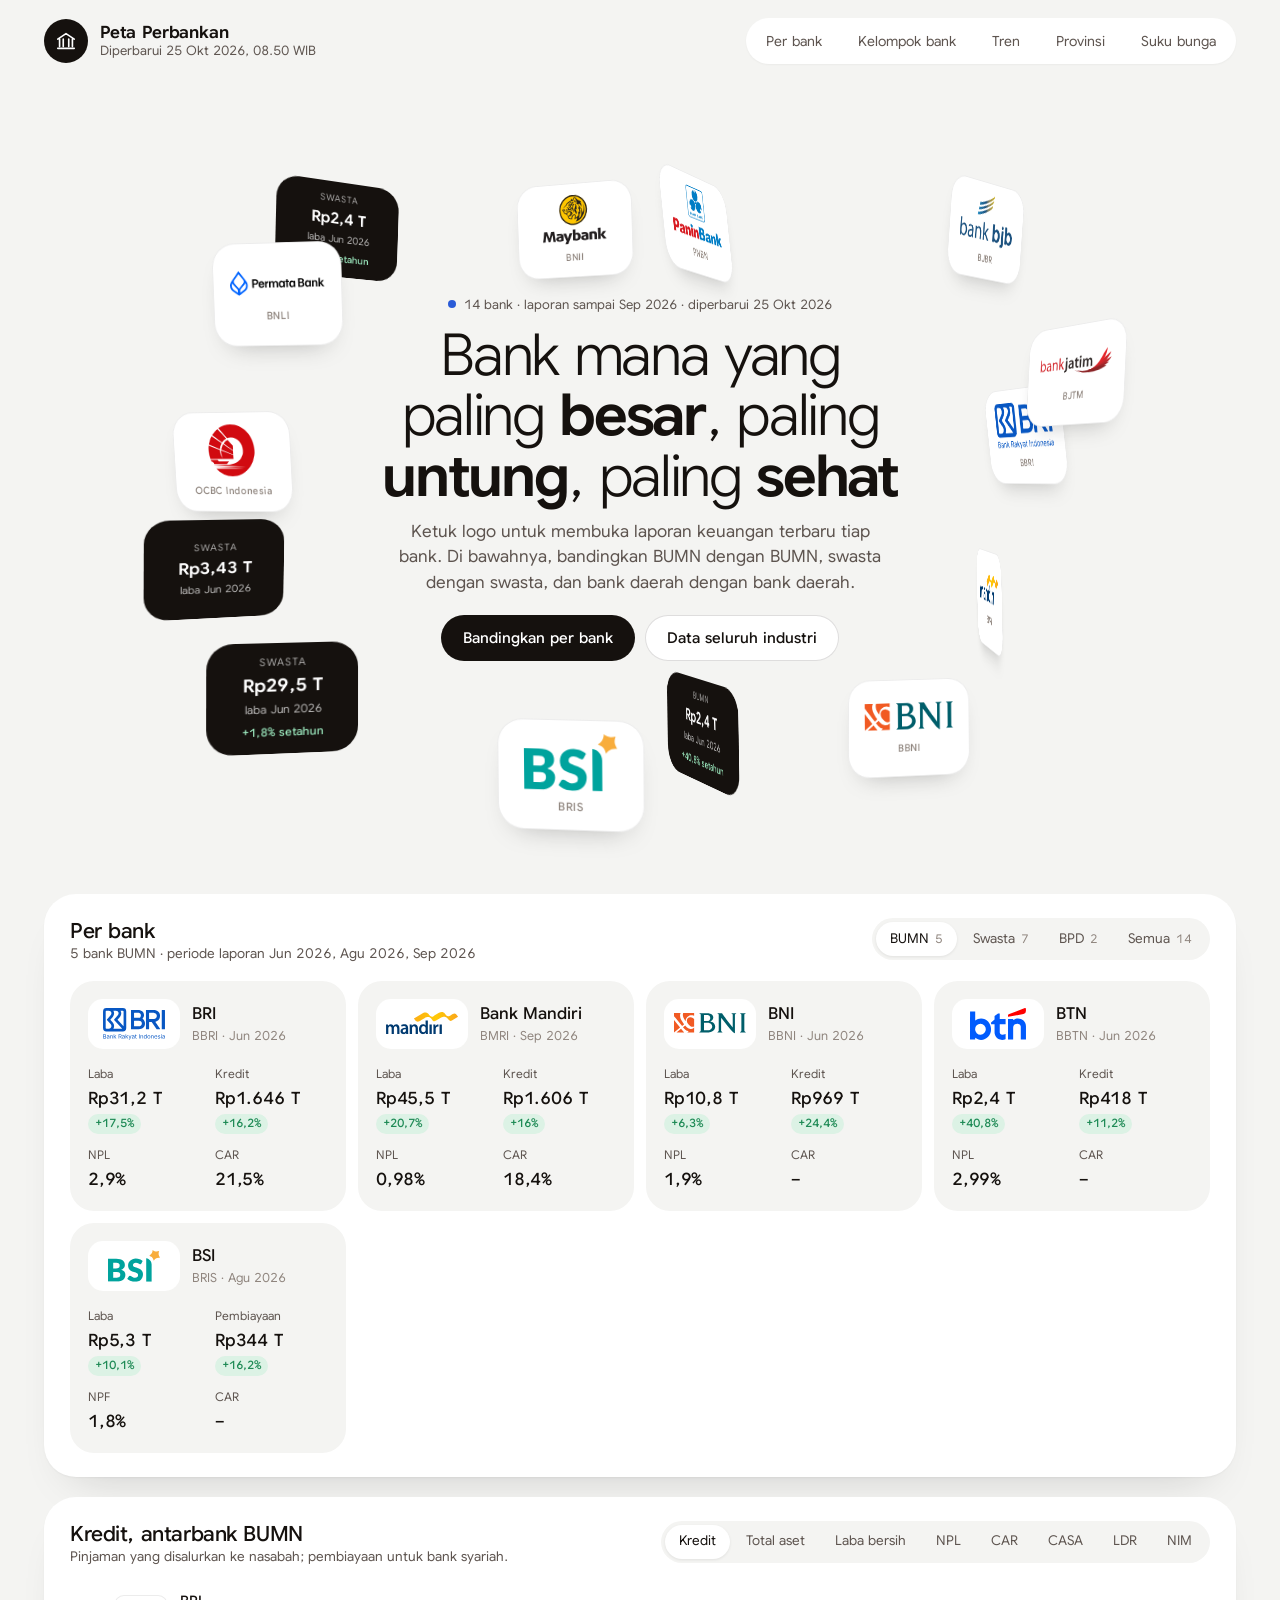
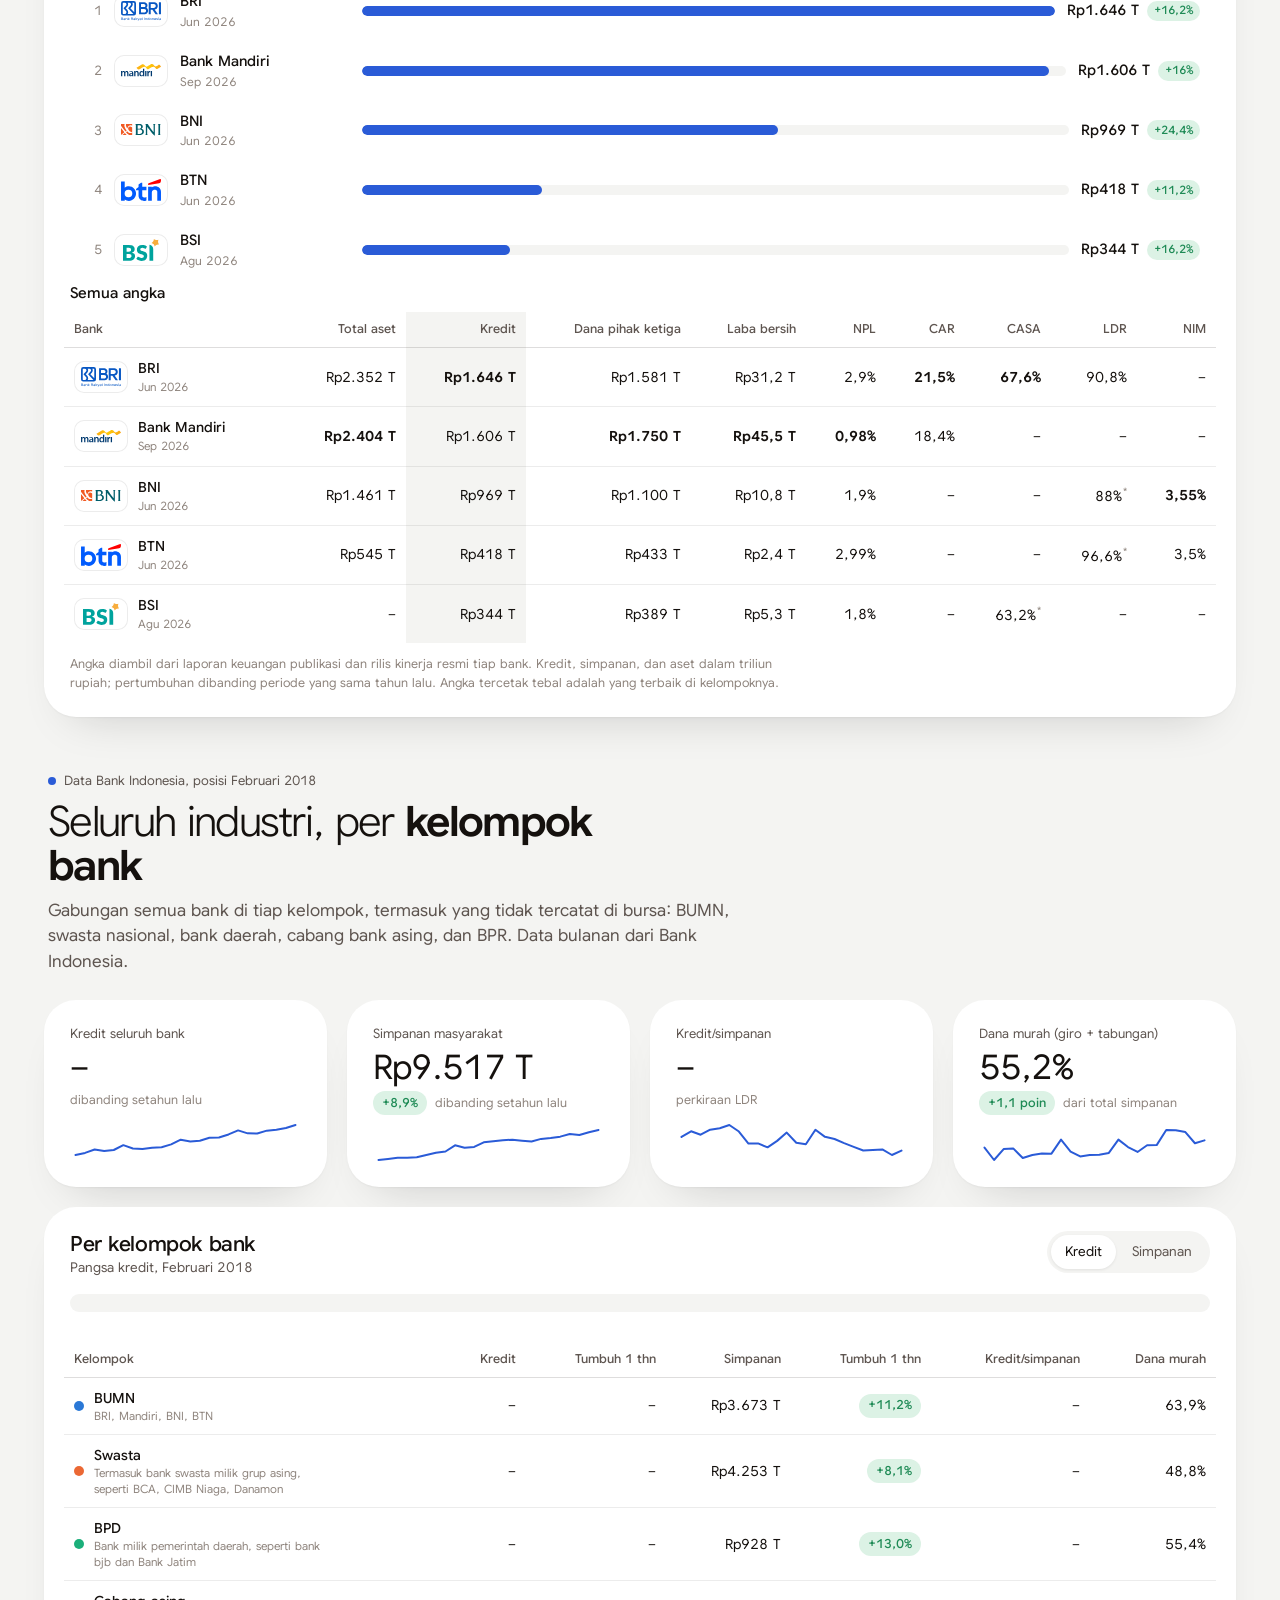
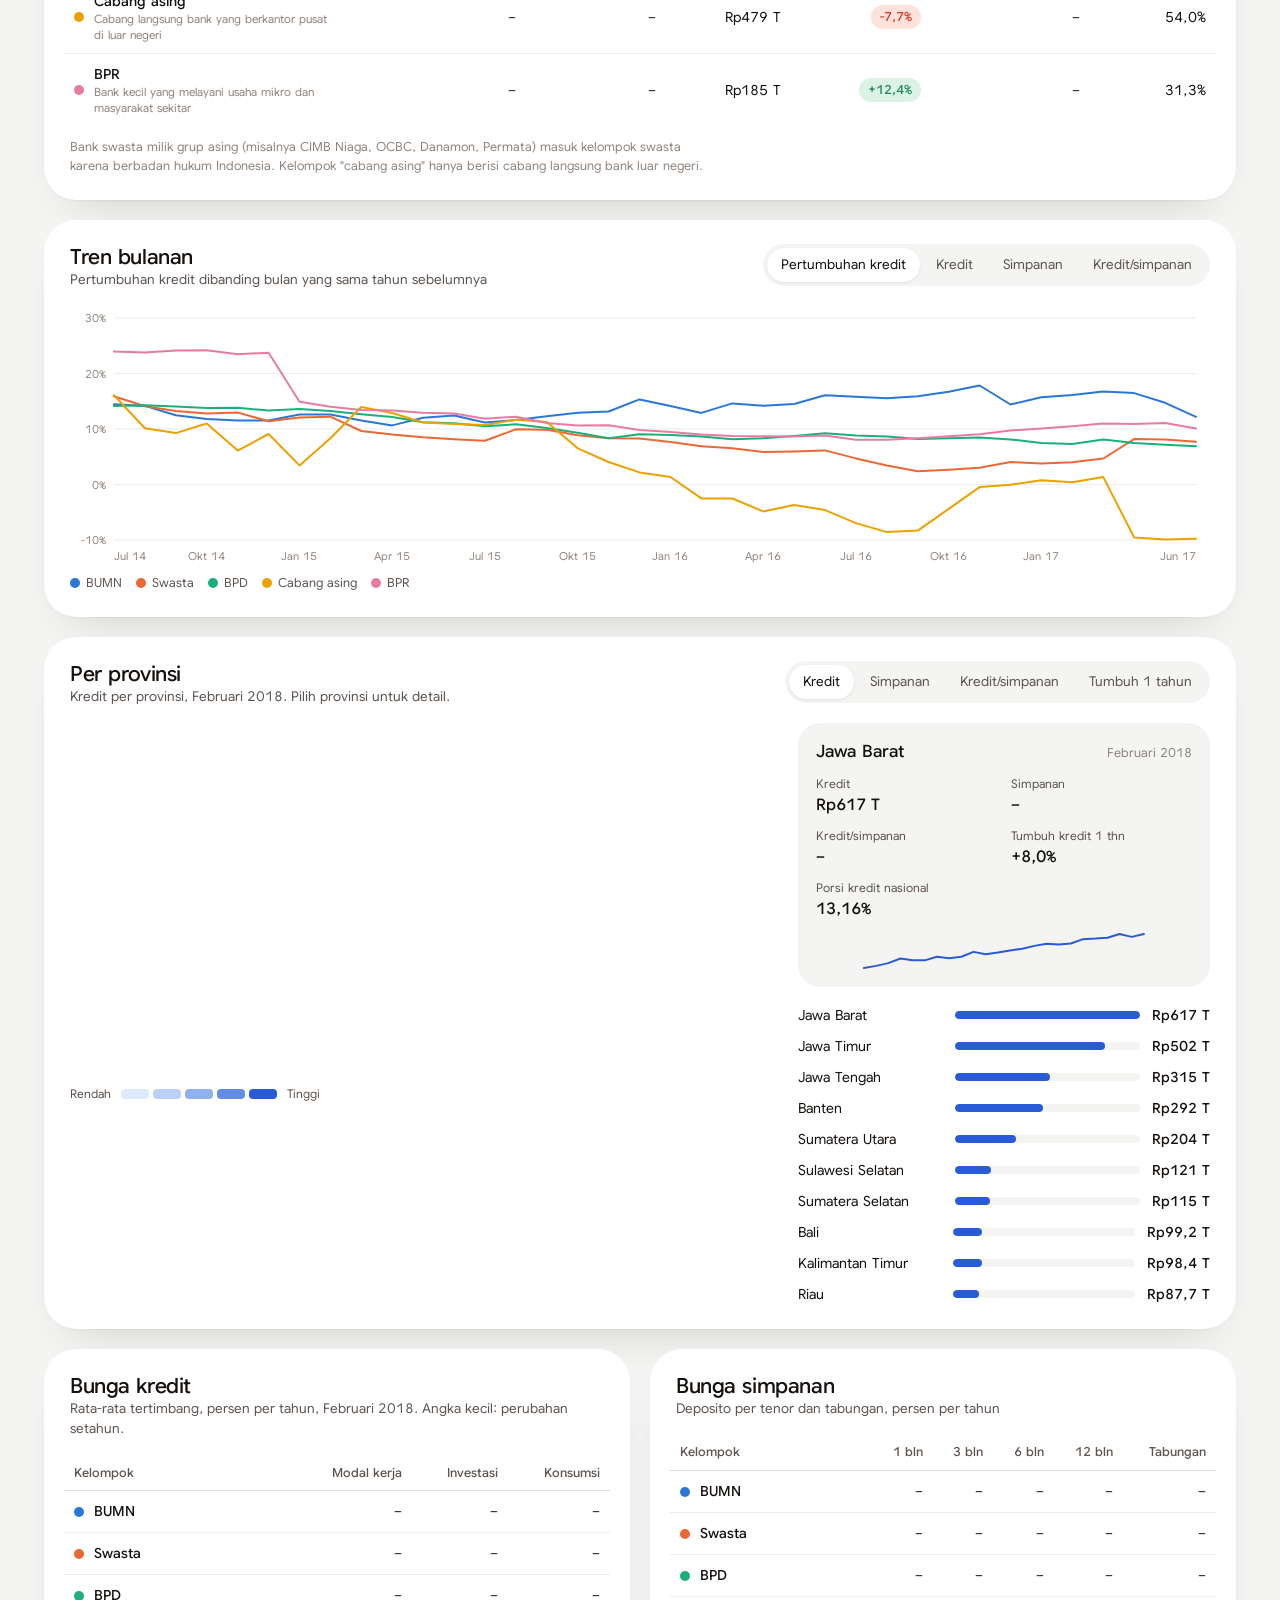
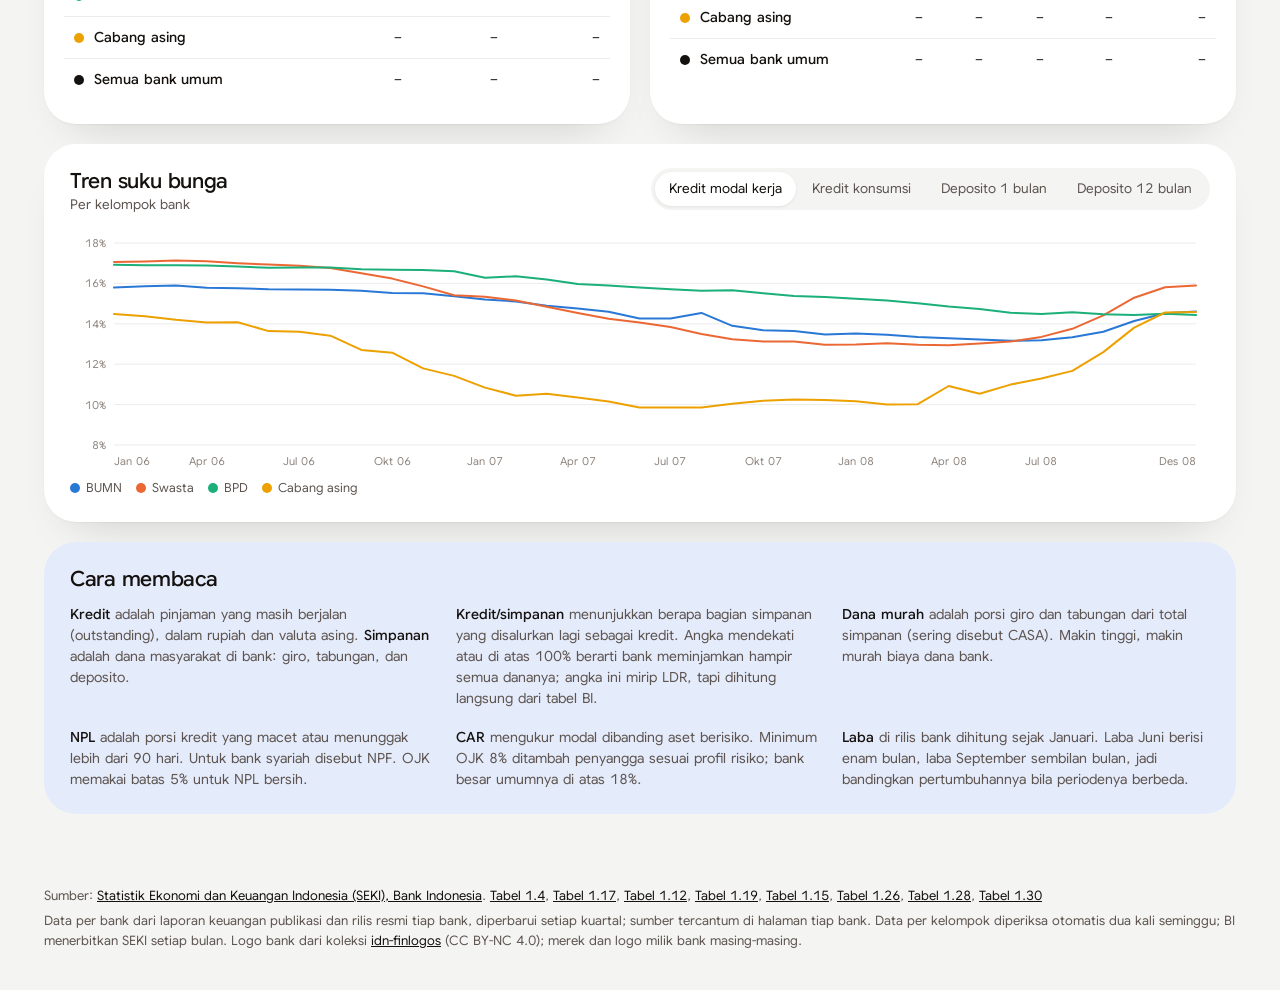
==== commit 995a200f: "Add files via upload" ====
--- a/index.html
+++ b/index.html
@@ -183,7 +183,7 @@
 
   <footer class="foot">
     <span>Sumber: <a href="https://www.bi.go.id/id/statistik/ekonomi-keuangan/seki/default.aspx" target="_blank" rel="noopener">Statistik Ekonomi dan Keuangan Indonesia (SEKI), Bank Indonesia</a>. <span id="src-list"></span></span>
-    <span>Data per bank dari laporan keuangan publikasi dan rilis resmi tiap bank, diperbarui setiap kuartal; sumber tercantum di halaman tiap bank. Data per kelompok diperiksa otomatis dua kali seminggu; BI menerbitkan SEKI setiap bulan. Logo adalah ikon situs resmi masing-masing bank.</span>
+    <span>Data per bank dari laporan keuangan publikasi dan rilis resmi tiap bank, diperbarui setiap kuartal; sumber tercantum di halaman tiap bank. Data per kelompok diperiksa otomatis dua kali seminggu; BI menerbitkan SEKI setiap bulan. Logo bank dari koleksi <a href="https://github.com/hafidznoor/idn-finlogos" target="_blank" rel="noopener">idn-finlogos</a> (CC BY-NC 4.0); merek dan logo milik bank masing-masing.</span>
   </footer>
 
   <script type="module" src="app.js"></script>
--- a/style.css
+++ b/style.css
@@ -54,57 +54,48 @@
 .orbit-copy .lede { max-width: 44ch; margin: 0 auto; }
 .orbit-actions { display: flex; gap: 10px; flex-wrap: wrap; justify-content: center; margin-top: 8px; }
 .orbit-actions a { pointer-events: auto; }
-.orbit-field { position: relative; height: clamp(660px, 88vh, 800px); perspective: 1100px; overflow: hidden; touch-action: pan-y; }
-.orbit-stage { position: absolute; inset: 0; transform-style: preserve-3d; }
-
+.orbit-field { position: relative; height: clamp(660px, 88vh, 800px); overflow: hidden; touch-action: pan-y; contain: layout paint; }
+.orbit-stage { position: absolute; inset: 0; }
+
+/* Tiap kartu adalah ruang 3D kecil berisi dua sisi; posisinya di tengah ruang supaya titik putarnya sama. */
 .tile {
-  --fog: 0;
-  position: absolute; left: 50%; top: 50%; width: 132px; height: 150px; padding: 0; border: 0; border-radius: 28px;
+  --tw: 148px; --th: 112px;
+  position: absolute; left: 50%; top: 50%; width: var(--tw); height: var(--th);
+  margin: calc(var(--th) / -2) 0 0 calc(var(--tw) / -2); padding: 0; border: 0; border-radius: 26px;
   background: none; cursor: pointer; transform-style: preserve-3d; will-change: transform; font: inherit; color: inherit;
 }
 .tile:focus { outline: none; }
-.tile .slab { position: absolute; inset: 0; border-radius: inherit; background: #D9D9D4; }
 .tile .face {
   position: absolute; inset: 0; border-radius: inherit; display: grid; justify-items: center; align-content: center;
-  gap: 12px; padding: 14px; text-align: center; backface-visibility: hidden; -webkit-backface-visibility: hidden;
-}
-.tile .front {
-  transform: translateZ(5px);
-  background: color-mix(in srgb, var(--card), var(--bg-2) calc(var(--fog) * 100%));
-  box-shadow: inset 0 0 0 1px var(--line), 0 22px 40px -26px rgba(20, 20, 20, .45);
-}
-.tile .front b { font-size: 14px; font-weight: 500; line-height: 1.2; color: color-mix(in srgb, var(--ink), var(--bg-2) calc(var(--fog) * 100%)); }
-.tile .front .logo { opacity: calc(1 - var(--fog) * .75); }
-.tile .back {
-  transform: rotateY(180deg) translateZ(5px); gap: 3px;
-  background: color-mix(in srgb, var(--ink), var(--bg-2) calc(var(--fog) * 100%)); color: #fff;
-}
-.tile .back small { font-size: 11px; letter-spacing: .08em; text-transform: uppercase; color: rgba(255, 255, 255, .62); }
-.tile .back b { font-size: 19px; font-weight: 600; letter-spacing: -.02em; }
-.tile .back span { font-size: 12px; color: rgba(255, 255, 255, .7); }
-.tile .back em { margin-top: 6px; font-style: normal; font-size: 12px; font-weight: 500; color: #9BE7BD; }
+  gap: 8px; padding: 12px; text-align: center; backface-visibility: hidden; -webkit-backface-visibility: hidden;
+  transition: opacity .4s;
+}
+.tile .front { background: #fff; box-shadow: inset 0 0 0 1px var(--line), 0 14px 30px -20px rgba(20, 20, 20, .38); }
+.tile .front small { font-size: 11.5px; font-weight: 500; letter-spacing: .05em; color: var(--ink-3); }
+.tile .back { transform: rotateY(180deg); gap: 2px; background: var(--ink); color: #fff; }
+.tile .back small { font-size: 10.5px; letter-spacing: .08em; text-transform: uppercase; color: rgba(255, 255, 255, .62); }
+.tile .back b { font-size: 18px; font-weight: 600; letter-spacing: -.02em; }
+.tile .back span { font-size: 11.5px; color: rgba(255, 255, 255, .7); }
+.tile .back em { margin-top: 4px; font-style: normal; font-size: 11.5px; font-weight: 500; color: #9BE7BD; }
 .tile .back em.neg { color: #FFB4A3; }
-.tile:focus-visible .front { box-shadow: 0 0 0 3px var(--accent), 0 22px 40px -26px rgba(20, 20, 20, .45); }
-
-/* ---------- Logo bank ---------- */
-.logo, .logo-lg, .logo-sm, .logo-xs {
-  display: inline-grid; place-items: center; flex-shrink: 0; overflow: hidden; background: #fff;
-  box-shadow: inset 0 0 0 1px var(--line);
-}
-.logo img, .logo-lg img, .logo-sm img, .logo-xs img { object-fit: contain; }
-.logo { width: 64px; height: 64px; border-radius: 20px; }
-.logo img { width: 42px; height: 42px; }
-.logo-lg { width: 84px; height: 84px; border-radius: 26px; }
-.logo-lg img { width: 56px; height: 56px; }
-.logo-sm { width: 46px; height: 46px; border-radius: 15px; }
-.logo-sm img { width: 30px; height: 30px; }
-.logo-xs { width: 30px; height: 30px; border-radius: 10px; }
-.logo-xs img { width: 20px; height: 20px; }
-.mono { background: var(--bg-2); box-shadow: none; }
+.tile.dim .face { opacity: .3; }
+.tile:focus-visible .front { box-shadow: 0 0 0 3px var(--accent), 0 14px 30px -20px rgba(20, 20, 20, .38); }
+
+/* ---------- Logo bank (SVG lokal) ---------- */
+/* Flex (bukan grid) supaya tinggi 100% pada gambar mengikuti tinggi wadah, termasuk logo yang hampir persegi. */
+.logo, .logo-lg, .logo-sm, .logo-xs { display: inline-flex; align-items: center; justify-content: center; flex-shrink: 0; box-sizing: border-box; overflow: hidden; }
+.logo img, .logo-lg img, .logo-sm img, .logo-xs img { display: block; width: 100%; height: 100%; min-width: 0; min-height: 0; object-fit: contain; }
+/* Logo melebar dibuat lebar penuh; logo yang hampir persegi dibuat lebih tinggi supaya ukurannya seimbang. */
+.logo { width: 108px; height: clamp(40px, calc(108px / var(--ratio, 2.4)), 58px); }
+.logo-sm { width: 92px; height: 50px; padding: 9px 10px; border-radius: 15px; background: #fff; }
+.logo-xs { width: 54px; height: 32px; padding: 5px 7px; border-radius: 10px; background: #fff; box-shadow: inset 0 0 0 1px var(--line); }
+.logo-lg { width: 184px; height: 100px; padding: 18px 22px; border-radius: 26px; background: #fff; box-shadow: inset 0 0 0 1px var(--line-2); }
+.mono { background: var(--bg-2); box-shadow: none; border-radius: 14px; }
 .mono::before { content: attr(data-initials); font-weight: 600; letter-spacing: -.03em; color: var(--ink); }
+.logo.mono { width: 64px; height: 56px; }
 .logo.mono::before { font-size: 19px; }
-.logo-lg.mono::before { font-size: 25px; }
-.logo-sm.mono::before { font-size: 14px; }
+.logo-lg.mono::before { font-size: 28px; }
+.logo-sm.mono::before { font-size: 15px; }
 .logo-xs.mono::before { font-size: 10px; }
 
 /* ---------- Per bank ---------- */
@@ -129,7 +120,7 @@
 
 .bbars { display: grid; gap: 4px; margin-bottom: 26px; }
 .bb {
-  display: grid; grid-template-columns: 22px 30px minmax(0, 170px) minmax(60px, 1fr) minmax(110px, auto); align-items: center; gap: 12px;
+  display: grid; grid-template-columns: 22px 54px minmax(0, 170px) minmax(60px, 1fr) minmax(110px, auto); align-items: center; gap: 12px;
   width: 100%; padding: 8px 10px; border: 0; border-radius: 16px; background: none; text-align: left; cursor: pointer; font: inherit; color: inherit;
 }
 .bb:hover { background: var(--bg); }
@@ -189,15 +180,15 @@
 }
 @media (max-width: 720px) {
   .orbit-field { height: 340px; margin: 0 -16px; }
-  .tile { width: 96px; height: 112px; border-radius: 24px; }
-  .tile .face { gap: 8px; padding: 10px; }
-  .tile .logo { width: 50px; height: 50px; border-radius: 16px; }
-  .tile .logo img { width: 32px; height: 32px; }
-  .tile .front b { font-size: 12.5px; }
-  .tile .back b { font-size: 15.5px; }
-  .tile .back em { margin-top: 3px; font-size: 11px; }
+  .tile { --tw: 116px; --th: 88px; border-radius: 22px; }
+  .tile .face { gap: 6px; padding: 10px; }
+  .tile .logo { width: 86px; height: clamp(30px, calc(86px / var(--ratio, 2.4)), 44px); }
+  .tile .front small { font-size: 10.5px; }
+  .tile .back b { font-size: 15px; }
+  .tile .back span { font-size: 10.5px; }
+  .tile .back em { margin-top: 2px; font-size: 10.5px; }
   .bcards { grid-template-columns: minmax(0, 1fr); }
-  .bb { grid-template-columns: 18px 30px minmax(0, 1fr) auto; grid-template-areas: 'r l n v' 'r . b b'; row-gap: 6px; padding: 8px 4px; }
+  .bb { grid-template-columns: 18px 54px minmax(0, 1fr) auto; grid-template-areas: 'r l n v' 'r . b b'; row-gap: 6px; padding: 8px 4px; }
   .bb-rank { grid-area: r; align-self: start; padding-top: 8px; }
   .bb .logo-xs { grid-area: l; }
   .bb-name { grid-area: n; }
@@ -213,5 +204,3 @@
 .bd-key { font-size: 13.5px; color: var(--ink-2); max-width: 76ch; padding-left: 12px; box-shadow: inset 2px 0 0 var(--line-2); }
 .bbars + .tbl-title { margin-top: 4px; }
 .bb-missing { margin-bottom: 6px; }
-.logo-xs.mono::before { font-size: 9px; letter-spacing: -.04em; }
-.logo-sm.mono::before { font-size: 13px; }
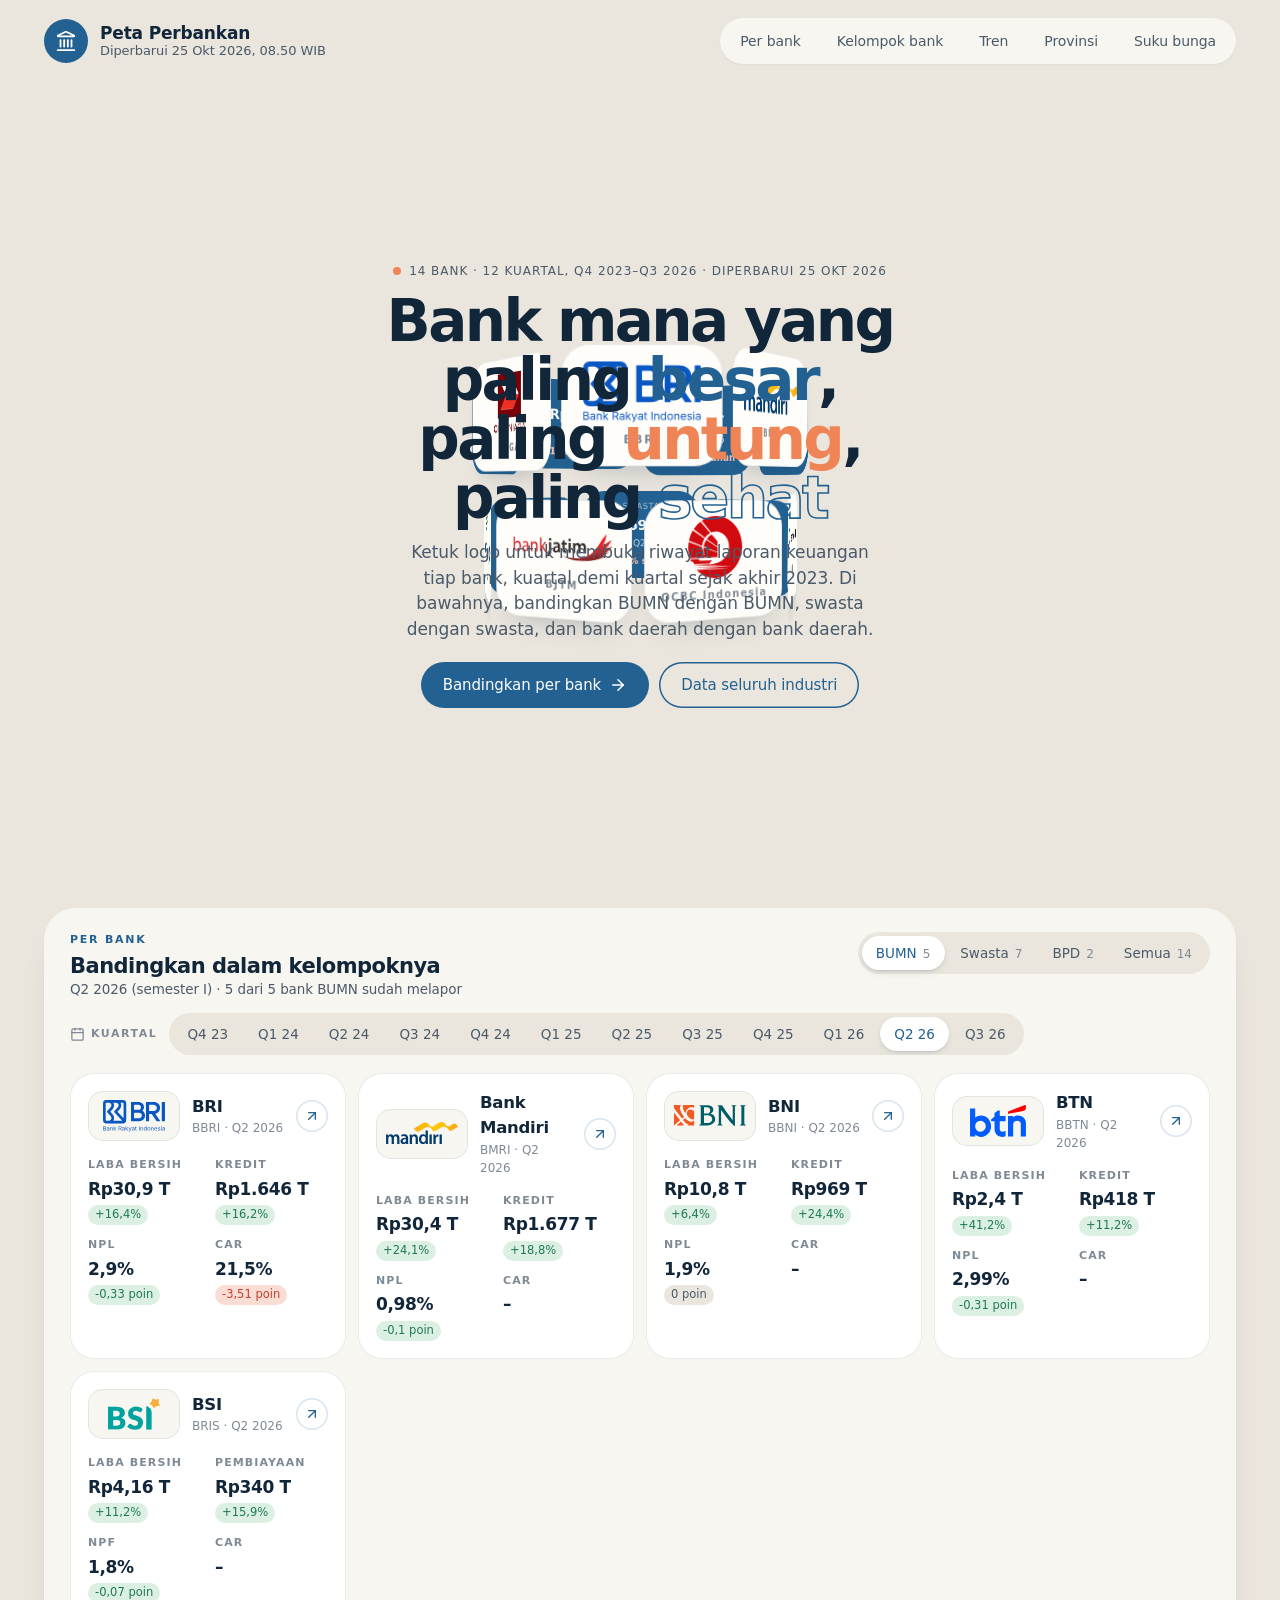
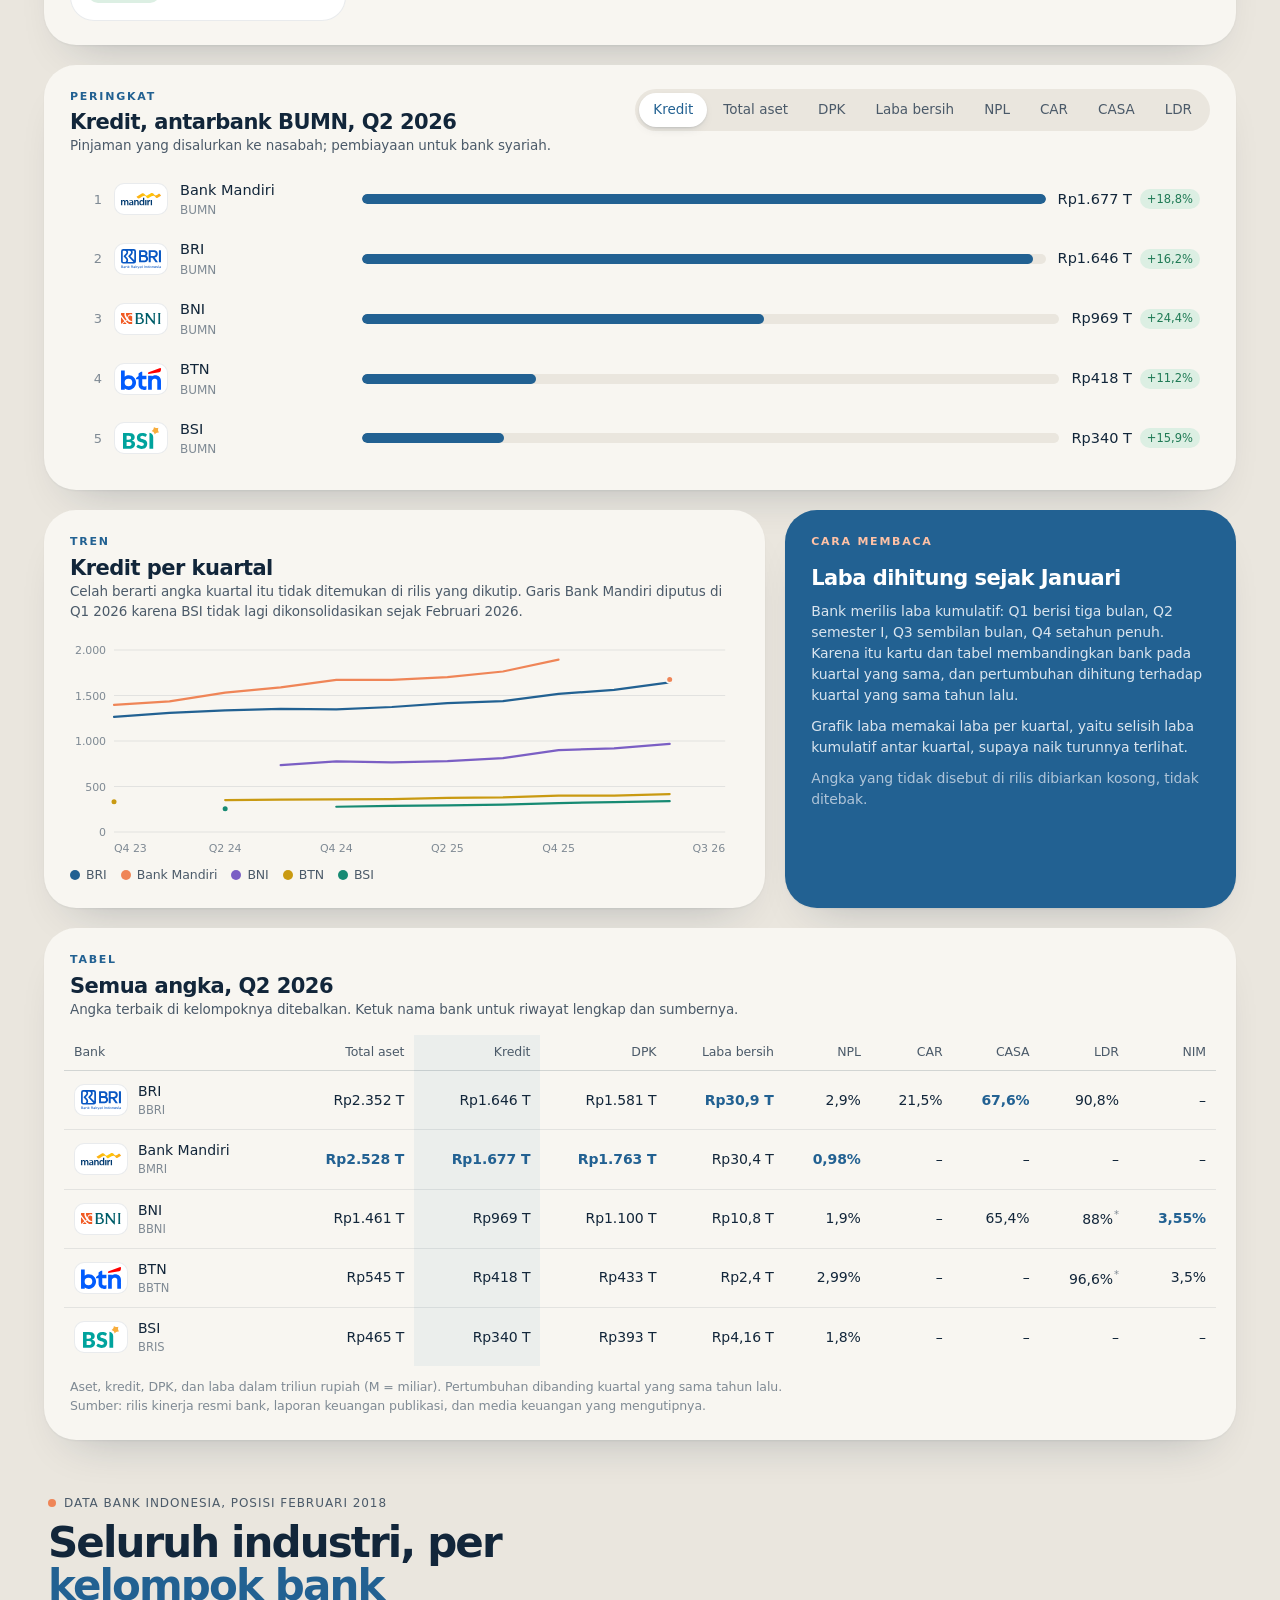
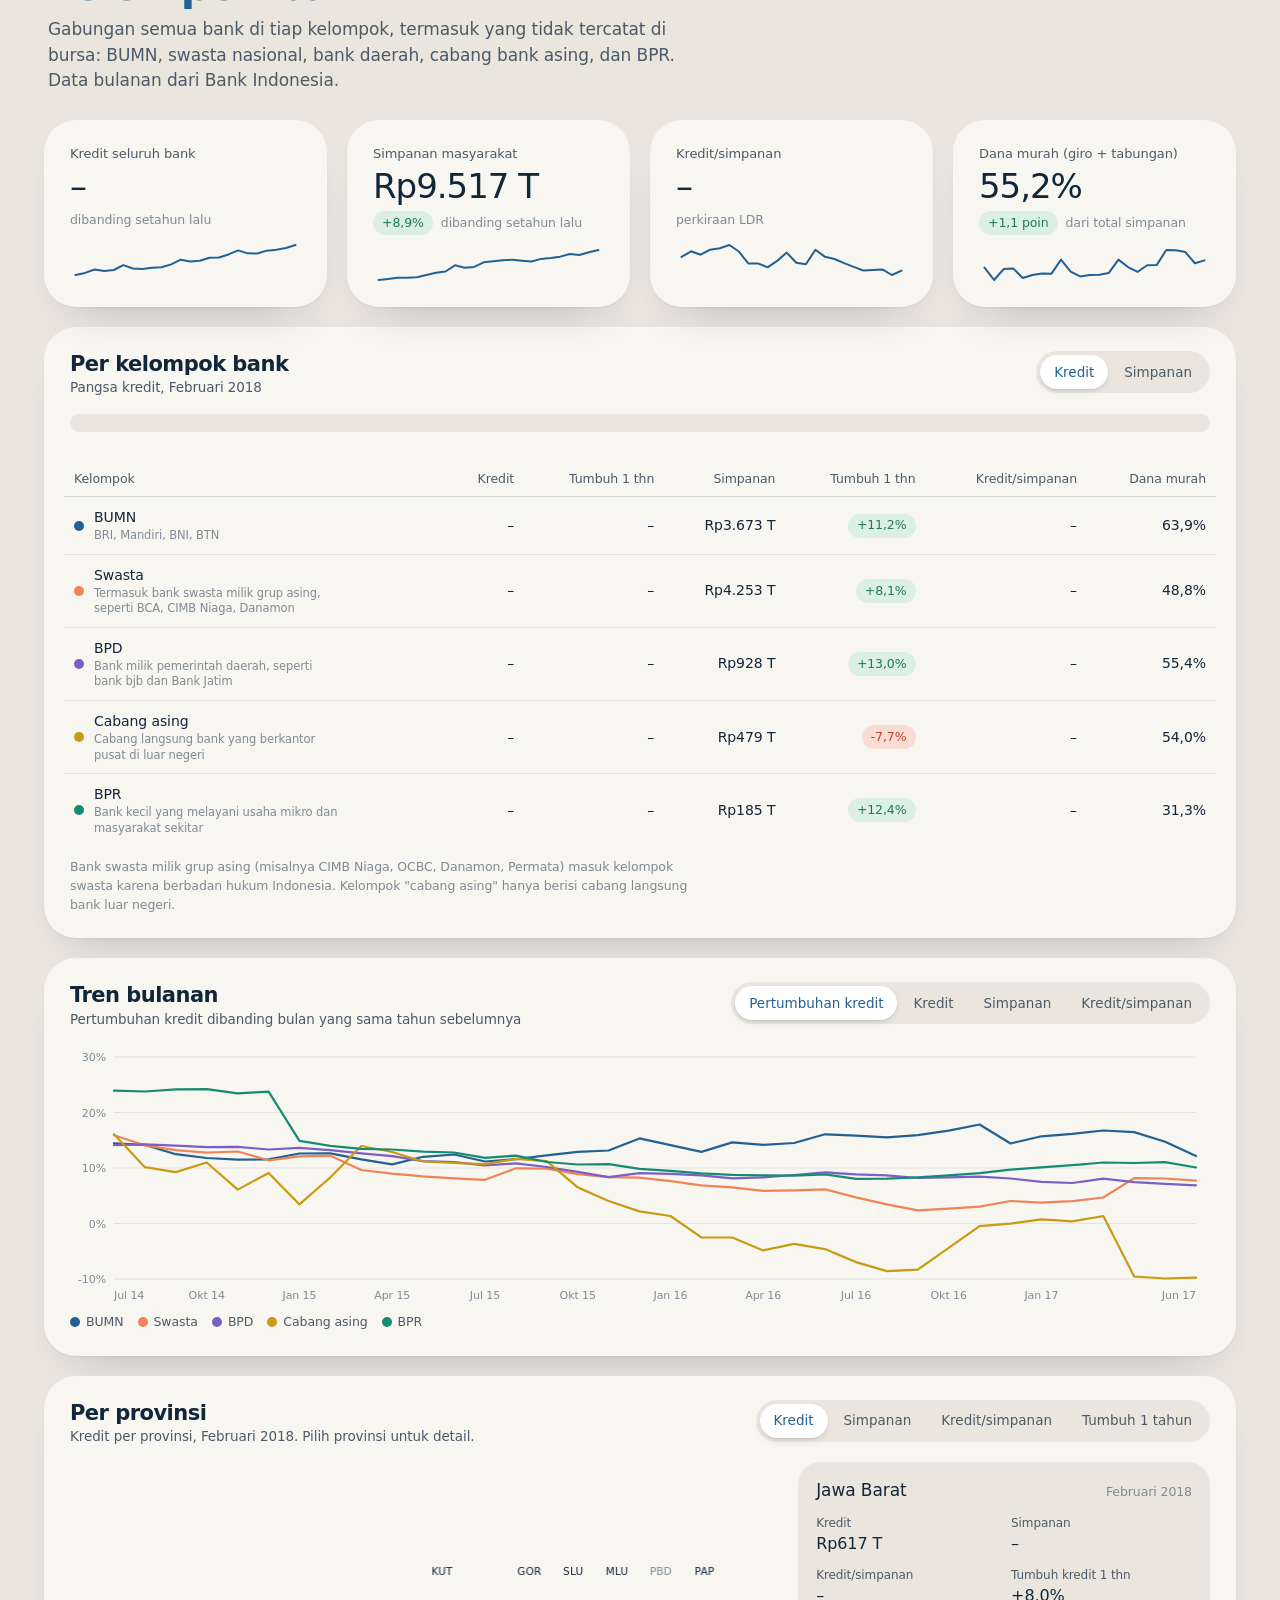
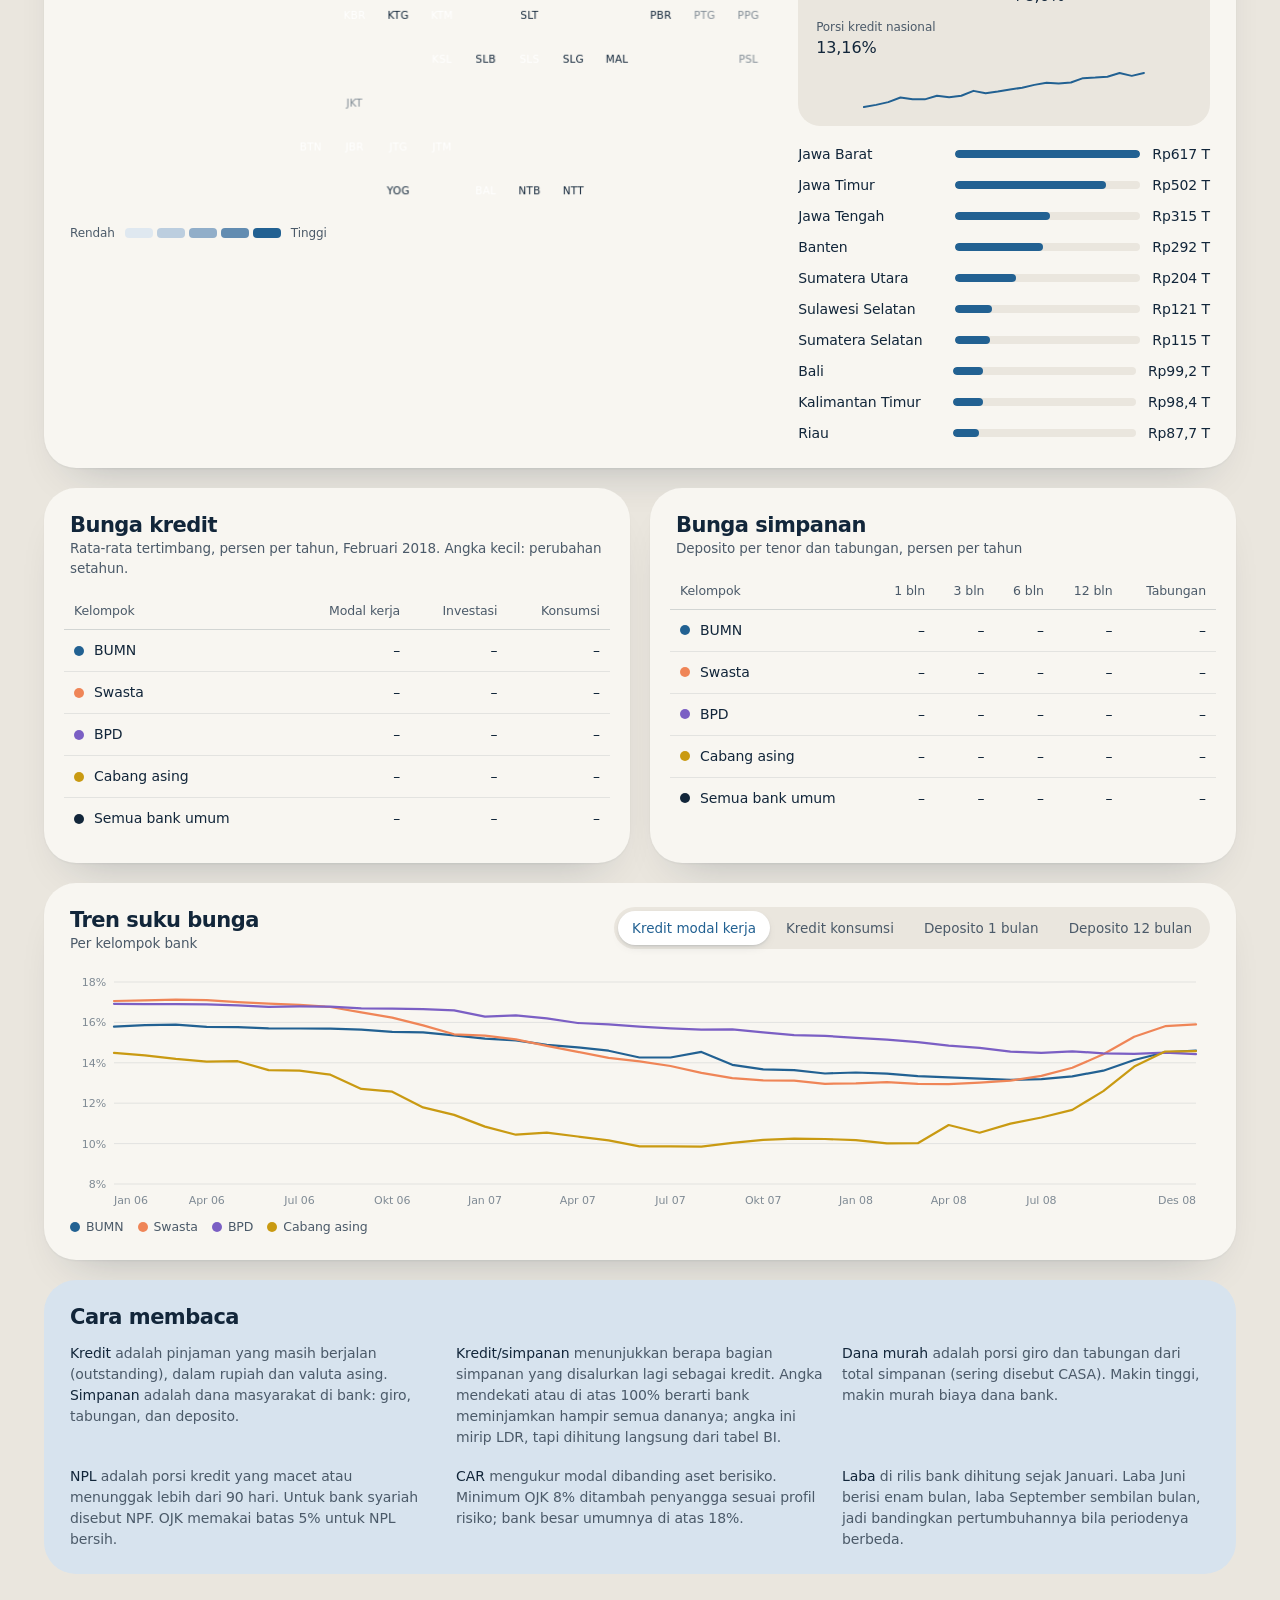
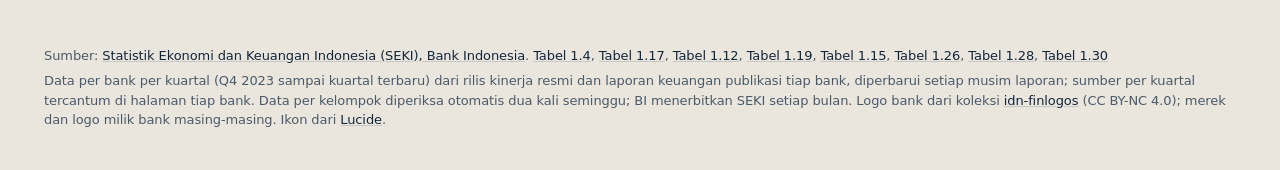
==== commit 326b430e: "Add files via upload" ====
--- a/index.html
+++ b/index.html
@@ -5,16 +5,15 @@
   <meta name="viewport" content="width=device-width, initial-scale=1, viewport-fit=cover">
   <title>Peta Perbankan Indonesia</title>
   <meta name="description" content="Laporan keuangan terbaru BRI, Mandiri, BNI, BCA, dan bank besar lain, dibandingkan dalam kelompoknya, plus kredit, simpanan, dan suku bunga per kelompok bank dari Bank Indonesia.">
-  <meta name="theme-color" content="#F4F4F2">
+  <meta name="theme-color" content="#EAE6DE">
   <link rel="icon" href="icon.svg" type="image/svg+xml">
-  <link rel="preload" href="google-sans-flex.woff2" as="font" type="font/woff2" crossorigin>
   <link rel="stylesheet" href="base.css">
   <link rel="stylesheet" href="style.css">
 </head>
 <body>
   <header class="top">
     <a class="brand" href="./">
-      <span class="brand-mark"><svg class="ic" viewBox="0 0 24 24" aria-hidden="true"><path d="M3 10 12 4l9 6M5 10v8M9 10v8M15 10v8M19 10v8M3 20h18"/></svg></span>
+      <span class="brand-mark"><svg class="lc" viewBox="0 0 24 24" fill="none" stroke="currentColor" stroke-width="2" stroke-linecap="round" stroke-linejoin="round" aria-hidden="true"><path d="M10 18v-7"/><path d="M11.119 2.205a2 2 0 0 1 1.762 0l7.84 3.846A.5.5 0 0 1 20.5 7h-17a.5.5 0 0 1-.22-.949z"/><path d="M14 18v-7"/><path d="M18 18v-7"/><path d="M3 22h18"/><path d="M6 18v-7"/></svg></span>
       <span class="brand-text"><b>Peta Perbankan</b><span id="updated">Memuat data…</span></span>
     </a>
     <nav class="top-nav" aria-label="Bagian">
@@ -30,9 +29,9 @@
     <section class="orbit" id="orbit" aria-label="Bank yang dibandingkan">
       <div class="orbit-copy" id="orbit-copy">
         <span class="eyebrow"><i class="dot"></i><span id="bank-eyebrow">Laporan keuangan terbaru tiap bank</span></span>
-        <h1 class="display">Bank mana yang paling <b>besar</b>, paling <b>untung</b>, paling <b>sehat</b></h1>
-        <p class="lede">Ketuk logo untuk membuka laporan keuangan terbaru tiap bank. Di bawahnya, bandingkan BUMN dengan BUMN, swasta dengan swasta, dan bank daerah dengan bank daerah.</p>
-        <div class="orbit-actions"><a class="btn dark" href="#per-bank">Bandingkan per bank</a><a class="btn light" href="#industri">Data seluruh industri</a></div>
+        <h1 class="display">Bank mana yang paling <b>besar</b>, paling <b class="coral">untung</b>, paling <b class="outline">sehat</b></h1>
+        <p class="lede">Ketuk logo untuk membuka riwayat laporan keuangan tiap bank, kuartal demi kuartal sejak akhir 2023. Di bawahnya, bandingkan BUMN dengan BUMN, swasta dengan swasta, dan bank daerah dengan bank daerah.</p>
+        <div class="orbit-actions"><a class="btn dark" href="#per-bank">Bandingkan per bank <svg class="lc" viewBox="0 0 24 24" fill="none" stroke="currentColor" stroke-width="2" stroke-linecap="round" stroke-linejoin="round" aria-hidden="true"><path d="M5 12h14"/><path d="m12 5 7 7-7 7"/></svg></a><a class="btn light" href="#industri">Data seluruh industri</a></div>
       </div>
       <div class="orbit-field" id="orbit-field"></div>
     </section>
@@ -41,25 +40,58 @@
       <div class="card">
         <div class="card-head">
           <div>
-            <h2>Per bank</h2>
+            <span class="kicker">Per bank</span>
+            <h2>Bandingkan dalam kelompoknya</h2>
             <p id="bank-sub">Memuat…</p>
           </div>
           <div class="seg" id="bank-group" role="group" aria-label="Kelompok bank"></div>
         </div>
+        <div class="qbar">
+          <span class="qbar-label"><svg class="lc" viewBox="0 0 24 24" fill="none" stroke="currentColor" stroke-width="2" stroke-linecap="round" stroke-linejoin="round" aria-hidden="true"><rect x="3" y="3" width="18" height="18" rx="2"/><path d="M16 2v3"/><path d="M3 9h18"/><path d="M8 2v3"/></svg>Kuartal</span>
+          <div class="seg qseg" id="bank-quarter" role="group" aria-label="Kuartal"></div>
+        </div>
         <div class="bcards" id="bank-cards"></div>
       </div>
       <div class="card">
         <div class="card-head">
           <div>
+            <span class="kicker">Peringkat</span>
             <h2 id="bank-bars-title">Perbandingan</h2>
             <p id="bank-bars-note"></p>
           </div>
           <div class="seg" id="bank-metric" role="group" aria-label="Ukuran"></div>
         </div>
         <ul class="bbars" id="bank-bars"></ul>
-        <h3 class="bd-h3 tbl-title">Semua angka</h3>
+      </div>
+      <div class="grid wide-left">
+        <div class="card">
+          <div class="card-head">
+            <div>
+              <span class="kicker">Tren</span>
+              <h2 id="bank-trend-title">Tren per kuartal</h2>
+              <p id="bank-trend-note"></p>
+            </div>
+          </div>
+          <div id="bank-trend"></div>
+        </div>
+        <div class="card how">
+          <span class="kicker">Cara membaca</span>
+          <h2 class="h2">Laba dihitung sejak Januari</h2>
+          <p>Bank merilis laba kumulatif: Q1 berisi tiga bulan, Q2 semester I, Q3 sembilan bulan, Q4 setahun penuh. Karena itu kartu dan tabel membandingkan bank pada kuartal yang sama, dan pertumbuhan dihitung terhadap kuartal yang sama tahun lalu.</p>
+          <p>Grafik laba memakai laba per kuartal, yaitu selisih laba kumulatif antar kuartal, supaya naik turunnya terlihat.</p>
+          <p class="note">Angka yang tidak disebut di rilis dibiarkan kosong, tidak ditebak.</p>
+        </div>
+      </div>
+      <div class="card">
+        <div class="card-head">
+          <div>
+            <span class="kicker">Tabel</span>
+            <h2 id="bank-table-title">Semua angka</h2>
+            <p>Angka terbaik di kelompoknya ditebalkan. Ketuk nama bank untuk riwayat lengkap dan sumbernya.</p>
+          </div>
+        </div>
         <div class="table-wrap"><table class="tbl bank-tbl" id="bank-table"></table></div>
-        <p class="note" id="bank-date">Angka diambil dari laporan keuangan publikasi dan rilis kinerja resmi tiap bank. Kredit, simpanan, dan aset dalam triliun rupiah; pertumbuhan dibanding periode yang sama tahun lalu. Angka tercetak tebal adalah yang terbaik di kelompoknya.</p>
+        <p class="note" id="bank-date">Aset, kredit, DPK, dan laba dalam triliun rupiah (M = miliar). Pertumbuhan dibanding kuartal yang sama tahun lalu. Sumber: rilis kinerja resmi bank, laporan keuangan publikasi, dan media keuangan yang mengutipnya.</p>
       </div>
     </section>
 
@@ -177,13 +209,13 @@
   </main>
 
   <dialog class="sheet bank-sheet" id="bank-sheet" aria-label="Detail bank">
-    <form method="dialog"><button class="sheet-close btn light sm" aria-label="Tutup">Tutup</button></form>
+    <form method="dialog"><button class="sheet-close btn light sm icon-only" aria-label="Tutup"><svg class="lc" viewBox="0 0 24 24" fill="none" stroke="currentColor" stroke-width="2" stroke-linecap="round" stroke-linejoin="round" aria-hidden="true"><path d="M18 6 6 18"/><path d="m6 6 12 12"/></svg></button></form>
     <div id="bank-sheet-body"></div>
   </dialog>
 
   <footer class="foot">
     <span>Sumber: <a href="https://www.bi.go.id/id/statistik/ekonomi-keuangan/seki/default.aspx" target="_blank" rel="noopener">Statistik Ekonomi dan Keuangan Indonesia (SEKI), Bank Indonesia</a>. <span id="src-list"></span></span>
-    <span>Data per bank dari laporan keuangan publikasi dan rilis resmi tiap bank, diperbarui setiap kuartal; sumber tercantum di halaman tiap bank. Data per kelompok diperiksa otomatis dua kali seminggu; BI menerbitkan SEKI setiap bulan. Logo bank dari koleksi <a href="https://github.com/hafidznoor/idn-finlogos" target="_blank" rel="noopener">idn-finlogos</a> (CC BY-NC 4.0); merek dan logo milik bank masing-masing.</span>
+    <span>Data per bank per kuartal (Q4 2023 sampai kuartal terbaru) dari rilis kinerja resmi dan laporan keuangan publikasi tiap bank, diperbarui setiap musim laporan; sumber per kuartal tercantum di halaman tiap bank. Data per kelompok diperiksa otomatis dua kali seminggu; BI menerbitkan SEKI setiap bulan. Logo bank dari koleksi <a href="https://github.com/hafidznoor/idn-finlogos" target="_blank" rel="noopener">idn-finlogos</a> (CC BY-NC 4.0); merek dan logo milik bank masing-masing. Ikon dari <a href="https://lucide.dev" target="_blank" rel="noopener">Lucide</a>.</span>
   </footer>
 
   <script type="module" src="app.js"></script>
--- a/base.css
+++ b/base.css
@@ -242,3 +242,4 @@
 @media (max-width: 720px) {
   dialog.sheet { padding: 20px; border-radius: 26px; width: calc(100% - 16px); max-height: calc(100% - 24px); }
 }
+.chart .lone { fill: var(--accent); stroke: var(--card); stroke-width: 2; }
--- a/style.css
+++ b/style.css
@@ -1,5 +1,88 @@
-/* Peta Perbankan: aksen biru tua. */
-:root { --accent: #2A5BD7; --accent-soft: #E4EBFB; }
+/* Peta Perbankan: palet editorial dari panduan pengguna (Warm Ivory #EAE6DE, Deep Editorial Blue #226192,
+   Coral Orange #EF8557) dan huruf gaya Apple: SF di perangkat Apple, Aptos bila terpasang (Windows dengan Office),
+   lalu Inter (OFL, di-host di repo) untuk sisanya. */
+@font-face {
+  font-family: 'Inter Variable';
+  src: url('./inter-variable.woff2') format('woff2');
+  font-weight: 100 900;
+  font-style: normal;
+  font-display: swap;
+}
+:root {
+  --font: -apple-system, BlinkMacSystemFont, 'SF Pro Text', 'SF Pro Display', 'Aptos', 'Inter Variable', 'Inter', 'Segoe UI Variable Text', 'Segoe UI', system-ui, sans-serif;
+  --ivory: #EAE6DE; --blue: #226192; --coral: #EF8557;
+  --ink: #12263A; --ink-2: #4B5A69; --ink-3: #7F8A94;
+  --line: rgba(18, 38, 58, .09); --line-2: rgba(18, 38, 58, .16);
+  --bg: #EAE6DE; --bg-2: #DED9CE; --card: #F8F6F1; --paper: #FFFFFF;
+  --accent: #226192; --accent-ink: #1A4E77; --accent-soft: #D7E3EE;
+  --coral-ink: #B9532B; --coral-soft: #FADCCC;
+  --good: #1F7A55; --good-soft: #DCEFE3; --bad: #C2412D; --bad-soft: #F9DDD5; --warn: #9A6200; --warn-soft: #F7E6C4;
+  --shadow: 0 1px 2px rgba(18, 38, 58, .05), 0 24px 48px -30px rgba(18, 38, 58, .3);
+  /* Seri kategorikal, urutan tetap; lulus uji buta warna untuk pasangan bersebelahan di atas kartu #F8F6F1. */
+  --s1: #226192; --s2: #EF8557; --s3: #7B5FC4; --s4: #C99A12; --s5: #178A73; --s6: #3A9AD9; --s7: #C94F7C; --s8: #5E7F14;
+}
+
+/* ---------- Tipografi dan elemen dasar ---------- */
+body { letter-spacing: -.006em; }
+.display { font-weight: 600; letter-spacing: -.045em; line-height: 1.02; }
+.display b { font-weight: 700; color: var(--accent); }
+.display b.coral { color: var(--coral); }
+@supports (-webkit-text-stroke: 1px black) {
+  .display b.outline { color: transparent; -webkit-text-stroke: 1.6px var(--accent); }
+}
+.card-head h2, .h2 { font-weight: 600; letter-spacing: -.025em; }
+.kicker { display: block; margin-bottom: 4px; font-size: 11px; font-weight: 600; letter-spacing: .16em; text-transform: uppercase; color: var(--accent); }
+.eyebrow { font-size: 12px; font-weight: 500; letter-spacing: .08em; text-transform: uppercase; }
+.eyebrow .dot { background: var(--coral); }
+.lc { width: 18px; height: 18px; flex-shrink: 0; }
+.tag .lc { width: 14px; height: 14px; margin-right: 6px; }
+.brand-mark { background: var(--accent); }
+.brand-mark .lc { width: 22px; height: 22px; }
+.top-nav [aria-current="page"], .top-nav [aria-pressed="true"] { background: var(--accent); }
+.top-nav a:hover { color: var(--accent); }
+.btn.dark { background: var(--accent); color: #fff; }
+.btn.dark:hover { background: var(--accent-ink); }
+.btn.light { background: transparent; color: var(--accent); box-shadow: inset 0 0 0 1.5px var(--accent); }
+.btn.light:hover { background: var(--accent-soft); }
+.btn .lc { transition: transform .25s cubic-bezier(.34, 1.56, .64, 1); }
+.btn:hover .lc { transform: translateX(3px); }
+.btn.icon-only { width: 40px; padding: 0; }
+.btn.icon-only:hover .lc { transform: rotate(90deg); }
+.chart .series { stroke-width: 2.2; }
+.tip { background: var(--ink); }
+a { text-decoration-color: var(--line-2); }
+
+/* Tombol pilihan dengan indikator cair (lihat ui.js). */
+.seg { position: relative; isolation: isolate; }
+.seg-blob {
+  position: absolute; z-index: 0; border-radius: 999px; background: var(--paper); pointer-events: none;
+  box-shadow: 0 1px 2px rgba(18, 38, 58, .1), 0 4px 12px -6px rgba(18, 38, 58, .25);
+  transition: left .46s cubic-bezier(.34, 1.56, .64, 1), width .46s cubic-bezier(.34, 1.56, .64, 1), transform .3s ease, opacity .2s;
+}
+.seg-blob.stretch { transition: left .13s ease-out, width .13s ease-out, transform .13s ease-out; transform: scaleY(.84); }
+.seg.liquid button { position: relative; z-index: 1; transition: color .25s; }
+.seg.liquid button[aria-pressed="true"] { background: none; box-shadow: none; }
+.seg button[aria-pressed="true"] { color: var(--accent); font-weight: 500; }
+.seg button small { margin-left: 6px; font-size: 12px; color: var(--ink-3); }
+
+/* Tepi kartu menyala mengikuti kursor (lihat ui.js). */
+.bcard, .card.stat { position: relative; }
+.bcard::after, .card.stat::after {
+  content: ''; position: absolute; inset: 0; border-radius: inherit; padding: 1.5px; pointer-events: none; opacity: 0;
+  background: radial-gradient(170px circle at var(--ex, -300px) var(--ey, -300px), rgba(239, 133, 87, .95), rgba(239, 133, 87, 0) 72%);
+  -webkit-mask: linear-gradient(#000 0 0) content-box, linear-gradient(#000 0 0);
+  -webkit-mask-composite: xor; mask-composite: exclude; transition: opacity .35s;
+}
+.bcard:hover::after, .card.stat:hover::after { opacity: 1; }
+
+/* Kartu muncul dari blur secara berurutan (lihat ui.js). */
+@keyframes develop {
+  from { opacity: 0; filter: blur(10px); transform: translateY(8px) scale(.985); }
+  60% { filter: blur(0); }
+  to { opacity: 1; filter: none; transform: none; }
+}
+.develop { animation: develop .55s cubic-bezier(.2, .8, .2, 1) both; animation-delay: var(--d, 0ms); }
+.bar i { transition: width .6s cubic-bezier(.2, .8, .2, 1); }
 
 .stat-foot { display: flex; align-items: center; gap: 8px; flex-wrap: wrap; }
 .stat .spark { width: 100%; height: 36px; margin-top: 6px; }
@@ -70,16 +153,16 @@
   gap: 8px; padding: 12px; text-align: center; backface-visibility: hidden; -webkit-backface-visibility: hidden;
   transition: opacity .4s;
 }
-.tile .front { background: #fff; box-shadow: inset 0 0 0 1px var(--line), 0 14px 30px -20px rgba(20, 20, 20, .38); }
-.tile .front small { font-size: 11.5px; font-weight: 500; letter-spacing: .05em; color: var(--ink-3); }
-.tile .back { transform: rotateY(180deg); gap: 2px; background: var(--ink); color: #fff; }
+.tile .front { background: #FFFDF9; box-shadow: inset 0 0 0 1px var(--line), 0 14px 30px -20px rgba(18, 38, 58, .4); }
+.tile .front small { font-size: 10.5px; font-weight: 600; letter-spacing: .14em; color: var(--ink-3); }
+.tile .back { transform: rotateY(180deg); gap: 2px; background: var(--accent); color: #fff; }
 .tile .back small { font-size: 10.5px; letter-spacing: .08em; text-transform: uppercase; color: rgba(255, 255, 255, .62); }
 .tile .back b { font-size: 18px; font-weight: 600; letter-spacing: -.02em; }
 .tile .back span { font-size: 11.5px; color: rgba(255, 255, 255, .7); }
-.tile .back em { margin-top: 4px; font-style: normal; font-size: 11.5px; font-weight: 500; color: #9BE7BD; }
-.tile .back em.neg { color: #FFB4A3; }
+.tile .back em { margin-top: 4px; font-style: normal; font-size: 11.5px; font-weight: 600; color: #FFC2A6; }
+.tile .back em.neg { color: #fff; opacity: .8; }
 .tile.dim .face { opacity: .3; }
-.tile:focus-visible .front { box-shadow: 0 0 0 3px var(--accent), 0 14px 30px -20px rgba(20, 20, 20, .38); }
+.tile:focus-visible .front { box-shadow: 0 0 0 3px var(--coral), 0 14px 30px -20px rgba(18, 38, 58, .4); }
 
 /* ---------- Logo bank (SVG lokal) ---------- */
 /* Flex (bukan grid) supaya tinggi 100% pada gambar mengikuti tinggi wadah, termasuk logo yang hampir persegi. */
@@ -87,7 +170,7 @@
 .logo img, .logo-lg img, .logo-sm img, .logo-xs img { display: block; width: 100%; height: 100%; min-width: 0; min-height: 0; object-fit: contain; }
 /* Logo melebar dibuat lebar penuh; logo yang hampir persegi dibuat lebih tinggi supaya ukurannya seimbang. */
 .logo { width: 108px; height: clamp(40px, calc(108px / var(--ratio, 2.4)), 58px); }
-.logo-sm { width: 92px; height: 50px; padding: 9px 10px; border-radius: 15px; background: #fff; }
+.logo-sm { width: 92px; height: 50px; padding: 9px 10px; border-radius: 15px; background: var(--card); box-shadow: inset 0 0 0 1px var(--line); }
 .logo-xs { width: 54px; height: 32px; padding: 5px 7px; border-radius: 10px; background: #fff; box-shadow: inset 0 0 0 1px var(--line); }
 .logo-lg { width: 184px; height: 100px; padding: 18px 22px; border-radius: 26px; background: #fff; box-shadow: inset 0 0 0 1px var(--line-2); }
 .mono { background: var(--bg-2); box-shadow: none; border-radius: 14px; }
@@ -100,22 +183,27 @@
 
 /* ---------- Per bank ---------- */
 .per-bank { display: grid; gap: 20px; }
-.seg button small { margin-left: 6px; font-size: 12px; color: var(--ink-3); }
 .bcards { display: grid; grid-template-columns: repeat(auto-fill, minmax(250px, 1fr)); gap: 12px; }
 .bcard {
-  display: grid; gap: 16px; align-content: start; padding: 18px; border: 0; border-radius: 24px; background: var(--bg);
-  text-align: left; cursor: pointer; font: inherit; color: inherit; transition: background .2s, transform .2s;
-}
-.bcard:hover { background: var(--bg-2); transform: translateY(-2px); }
-.bcard:focus-visible, .bb:focus-visible, .tb-name:focus-visible { outline: 3px solid var(--accent); outline-offset: 2px; }
+  display: grid; gap: 16px; align-content: start; padding: 18px; border: 0; border-radius: 24px; background: var(--paper);
+  box-shadow: inset 0 0 0 1px var(--line); text-align: left; cursor: pointer; font: inherit; color: inherit;
+  transition: transform .25s cubic-bezier(.34, 1.56, .64, 1), box-shadow .25s;
+}
+.bcard:hover { transform: translateY(-3px); box-shadow: inset 0 0 0 1px var(--line), 0 18px 34px -24px rgba(18, 38, 58, .45); }
+.bcard.empty-q { background: transparent; }
+.bcard.empty-q .bc-stats { opacity: .45; }
+.bcard:focus-visible, .bb:focus-visible, .tb-name:focus-visible { outline: 3px solid var(--coral); outline-offset: 2px; }
 .bc-head { display: flex; align-items: center; gap: 12px; min-width: 0; }
-.bc-title { display: grid; min-width: 0; }
-.bc-title b { font-size: 16.5px; font-weight: 500; }
-.bc-title small { font-size: 12.5px; color: var(--ink-3); }
+.bc-title { display: grid; min-width: 0; flex: 1; }
+.bc-title b { font-size: 16.5px; font-weight: 600; letter-spacing: -.015em; }
+.bc-title small { font-size: 12px; color: var(--ink-3); }
+.bc-go { display: grid; place-items: center; width: 32px; height: 32px; border-radius: 50%; color: var(--accent); box-shadow: inset 0 0 0 1.5px var(--accent-soft); transition: background .2s, color .2s, transform .3s cubic-bezier(.34, 1.56, .64, 1); }
+.bc-go .lc { width: 16px; height: 16px; }
+.bcard:hover .bc-go { background: var(--accent); color: #fff; transform: rotate(45deg); }
 .bc-stats { display: grid; grid-template-columns: repeat(2, minmax(0, 1fr)); gap: 12px 14px; }
 .bc-stats > span { display: grid; gap: 3px; align-content: start; justify-items: start; }
-.bc-stats small { font-size: 12px; color: var(--ink-2); }
-.bc-stats b { font-size: 17px; font-weight: 500; letter-spacing: -.01em; }
+.bc-stats small { font-size: 11px; font-weight: 600; letter-spacing: .1em; text-transform: uppercase; color: var(--ink-3); }
+.bc-stats b { font-size: 17px; font-weight: 600; letter-spacing: -.02em; }
 .delta.sm { height: 20px; padding: 0 7px; font-size: 11.5px; }
 
 .bbars { display: grid; gap: 4px; margin-bottom: 26px; }
@@ -135,8 +223,8 @@
 
 .tbl-title { margin-bottom: 8px; }
 .bank-tbl td { vertical-align: middle; font-variant-numeric: tabular-nums; }
-.bank-tbl th.on, .bank-tbl td.on { background: var(--bg); }
-.bank-tbl td.best { font-weight: 600; color: var(--ink); }
+.bank-tbl th.on, .bank-tbl td.on { background: rgba(34, 97, 146, .06); }
+.bank-tbl td.best { font-weight: 700; color: var(--accent); }
 .bank-tbl th:first-child, .bank-tbl td:first-child { position: sticky; left: 0; z-index: 1; background: var(--card); }
 .tb-name { display: flex; align-items: center; gap: 10px; padding: 0; border: 0; background: none; text-align: left; cursor: pointer; font: inherit; color: inherit; }
 .tb-name > span { display: grid; }
@@ -155,8 +243,9 @@
 .bd-title { display: grid; gap: 6px; min-width: 0; }
 .bd-name { font-size: clamp(26px, 3vw, 34px); font-weight: 500; letter-spacing: -.03em; line-height: 1.1; }
 .bd-profile { font-size: 15.5px; color: var(--ink-2); max-width: 70ch; }
-.bd-news { display: grid; gap: 4px; padding: 14px 16px; border-radius: 20px; background: var(--accent-soft); font-size: 14px; max-width: 76ch; }
-.bd-news b { font-weight: 500; font-size: 12.5px; }
+.bd-news { display: grid; gap: 4px; padding: 14px 16px; border-radius: 20px; background: var(--coral-soft); font-size: 14px; max-width: 76ch; }
+.bd-news b { display: inline-flex; align-items: center; gap: 6px; font-weight: 600; font-size: 11px; letter-spacing: .14em; text-transform: uppercase; color: var(--coral-ink); }
+.bd-news b .lc { width: 15px; height: 15px; }
 .bd-stats { display: grid; grid-template-columns: repeat(5, minmax(0, 1fr)); gap: 10px; }
 .ds { display: grid; gap: 4px; align-content: start; padding: 14px; border-radius: 20px; background: var(--bg); }
 .ds > b { font-size: 19px; font-weight: 500; letter-spacing: -.02em; white-space: nowrap; }
@@ -201,6 +290,55 @@
 @media (prefers-reduced-motion: reduce) {
   .bcard:hover { transform: none; }
 }
-.bd-key { font-size: 13.5px; color: var(--ink-2); max-width: 76ch; padding-left: 12px; box-shadow: inset 2px 0 0 var(--line-2); }
+.bd-key { display: flex; gap: 10px; align-items: flex-start; font-size: 13.5px; color: var(--ink-2); max-width: 76ch; }
+.bd-key .lc { width: 16px; height: 16px; margin-top: 2px; color: var(--accent); }
 .bbars + .tbl-title { margin-top: 4px; }
 .bb-missing { margin-bottom: 6px; }
+
+/* ---------- Kuartal, tren, dan kartu penjelasan ---------- */
+.qbar { display: flex; align-items: center; gap: 12px; margin: -2px 0 18px; min-width: 0; }
+.qbar-label { display: inline-flex; align-items: center; gap: 6px; font-size: 11px; font-weight: 600; letter-spacing: .14em; text-transform: uppercase; color: var(--ink-3); flex-shrink: 0; }
+.qbar-label .lc { width: 15px; height: 15px; }
+.qseg { max-width: 100%; overflow-x: auto; scrollbar-width: none; }
+.qseg::-webkit-scrollbar { display: none; }
+.qseg button { min-width: 62px; white-space: nowrap; }
+#bank-trend { position: relative; }
+.how { background: var(--accent); color: #EEF3F8; display: grid; gap: 10px; align-content: start; }
+.how .kicker { color: #FFC2A6; }
+.how .h2 { color: #fff; }
+.how p { font-size: 14px; color: #D9E4EE; }
+.how .note { color: #AFC4D8; }
+.grid.wide-left { align-items: stretch; }
+.bbars + .tbl-title { margin-top: 4px; }
+
+/* ---------- Lembar detail: tren dan tabel kuartal ---------- */
+.bd-sec { display: flex; align-items: baseline; justify-content: space-between; gap: 10px; flex-wrap: wrap; margin-top: 4px; }
+.bd-sec .bd-h3 span { font-weight: 400; color: var(--ink-3); }
+.bd-sec small { font-size: 12px; color: var(--ink-3); }
+.seg.sm button { height: 30px; padding: 0 12px; font-size: 13px; }
+.bd-chart { position: relative; }
+.bd-more { border-radius: 18px; background: var(--paper); box-shadow: inset 0 0 0 1px var(--line); }
+.bd-more summary { display: flex; align-items: center; gap: 8px; padding: 12px 16px; cursor: pointer; font-weight: 500; list-style: none; }
+.bd-more summary::-webkit-details-marker { display: none; }
+.bd-more summary::after { content: '+'; margin-left: auto; font-size: 18px; color: var(--accent); transition: transform .25s; }
+.bd-more[open] summary::after { transform: rotate(45deg); }
+.bd-more summary .lc { width: 16px; height: 16px; color: var(--accent); }
+.bd-more > .table-wrap, .bd-more > .bd-sources { padding: 0 16px 14px; }
+.bd-tbl td small { display: block; font-size: 11px; color: var(--ink-3); }
+.bd-sources { display: grid; gap: 10px; }
+.bd-sources li { display: grid; gap: 3px; font-size: 13.5px; }
+.bd-sources li b { font-size: 11px; font-weight: 600; letter-spacing: .12em; text-transform: uppercase; color: var(--ink-3); }
+.bd-stats .ds { background: var(--paper); box-shadow: inset 0 0 0 1px var(--line); }
+dialog.sheet { background: var(--card); }
+.film-actions .btn .lc { width: 16px; height: 16px; }
+
+@media (max-width: 720px) {
+  .qbar { flex-direction: column; align-items: flex-start; gap: 8px; }
+  .qbar .qseg { width: 100%; }
+  .how { order: 2; }
+}
+/* Isi lembar detail tidak boleh melebar melewati dialog di layar sempit. */
+.bank-detail { grid-template-columns: minmax(0, 1fr); }
+.bd-sec .seg { max-width: 100%; overflow-x: auto; scrollbar-width: none; }
+.bd-sec .seg::-webkit-scrollbar { display: none; }
+.bd-sec .seg button { white-space: nowrap; }
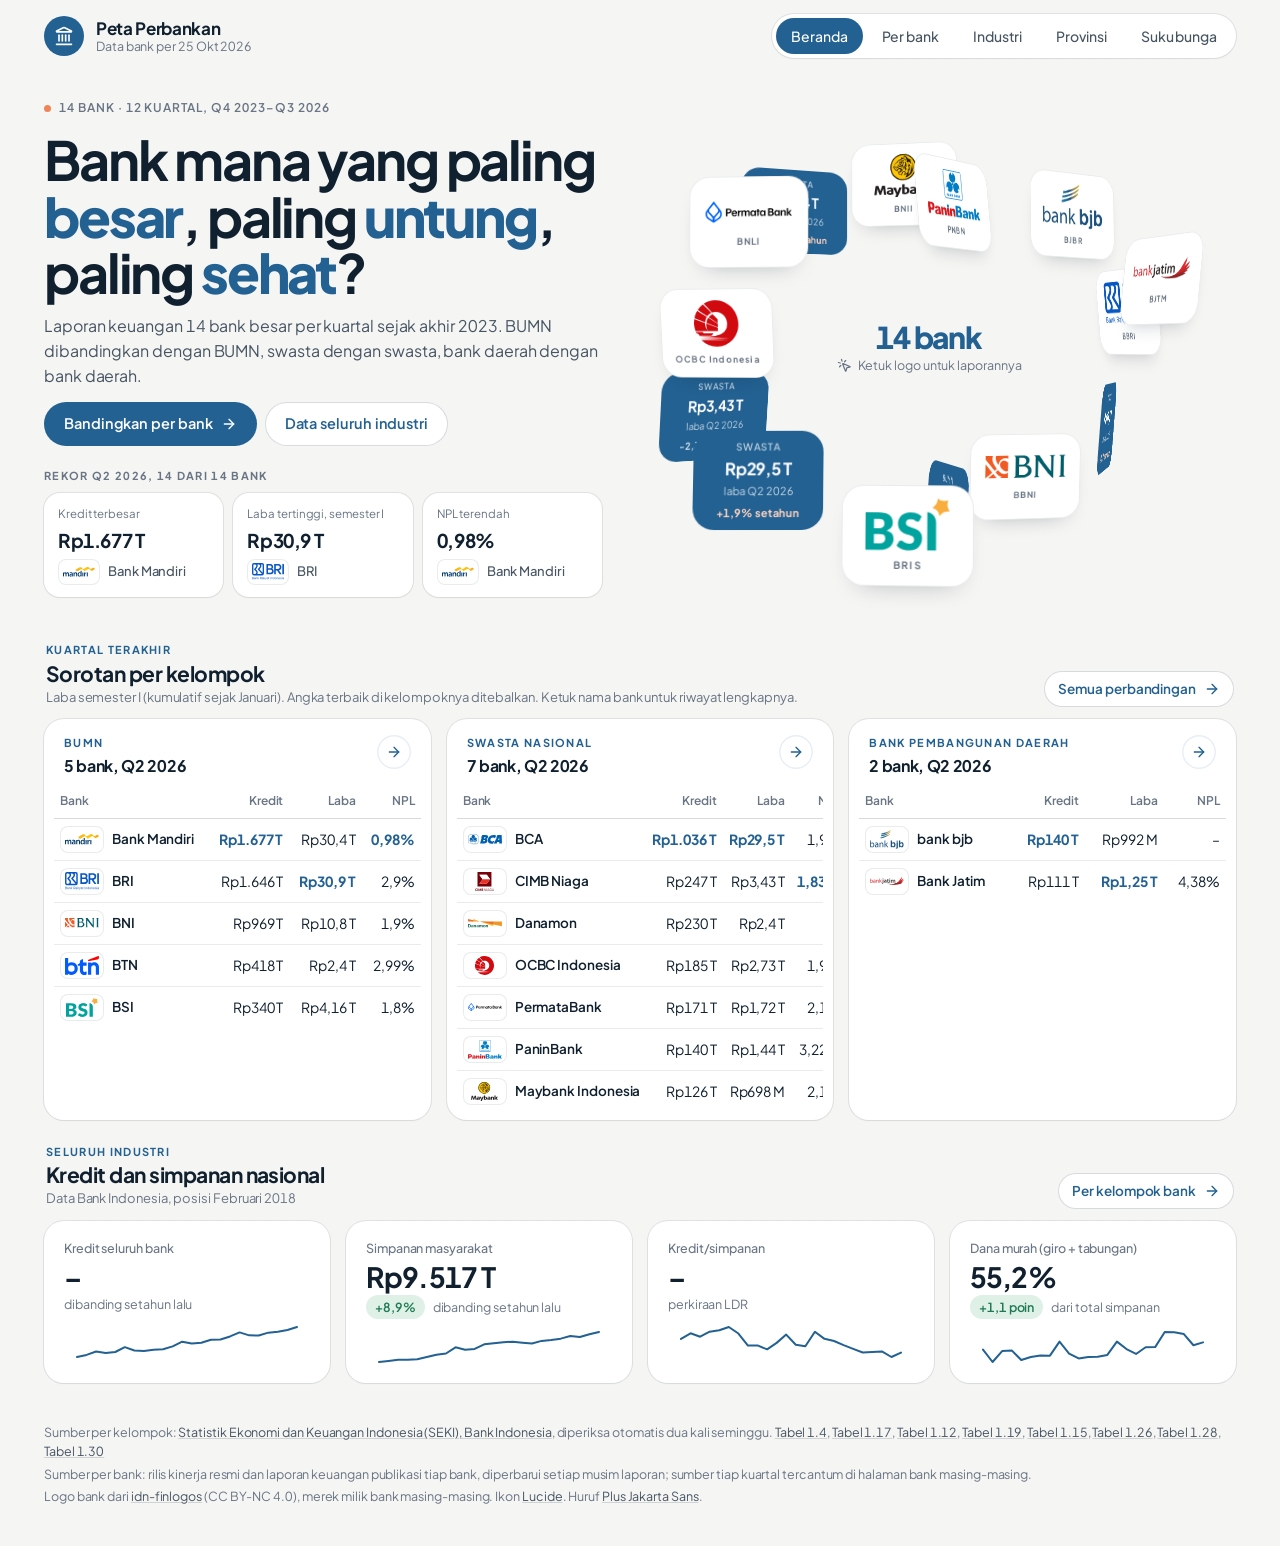
==== commit afbf36c6: "Add files via upload" ====
--- a/index.html
+++ b/index.html
@@ -4,218 +4,74 @@
   <meta charset="utf-8">
   <meta name="viewport" content="width=device-width, initial-scale=1, viewport-fit=cover">
   <title>Peta Perbankan Indonesia</title>
-  <meta name="description" content="Laporan keuangan terbaru BRI, Mandiri, BNI, BCA, dan bank besar lain, dibandingkan dalam kelompoknya, plus kredit, simpanan, dan suku bunga per kelompok bank dari Bank Indonesia.">
-  <meta name="theme-color" content="#EAE6DE">
+  <meta name="description" content="Laporan keuangan BRI, Mandiri, BNI, BCA, dan bank besar lain per kuartal, dibandingkan dalam kelompoknya, plus kredit, simpanan, dan suku bunga seluruh industri dari Bank Indonesia.">
+  <meta name="theme-color" content="#F5F5F3">
   <link rel="icon" href="icon.svg" type="image/svg+xml">
+  <link rel="preload" href="plus-jakarta-sans.woff2" as="font" type="font/woff2" crossorigin>
   <link rel="stylesheet" href="base.css">
   <link rel="stylesheet" href="style.css">
 </head>
-<body>
+<body data-page="beranda">
   <header class="top">
     <a class="brand" href="./">
       <span class="brand-mark"><svg class="lc" viewBox="0 0 24 24" fill="none" stroke="currentColor" stroke-width="2" stroke-linecap="round" stroke-linejoin="round" aria-hidden="true"><path d="M10 18v-7"/><path d="M11.119 2.205a2 2 0 0 1 1.762 0l7.84 3.846A.5.5 0 0 1 20.5 7h-17a.5.5 0 0 1-.22-.949z"/><path d="M14 18v-7"/><path d="M18 18v-7"/><path d="M3 22h18"/><path d="M6 18v-7"/></svg></span>
       <span class="brand-text"><b>Peta Perbankan</b><span id="updated">Memuat data…</span></span>
     </a>
-    <nav class="top-nav" aria-label="Bagian">
-      <a href="#per-bank">Per bank</a>
-      <a href="#kelompok">Kelompok bank</a>
-      <a href="#tren">Tren</a>
-      <a href="#provinsi">Provinsi</a>
-      <a href="#bunga">Suku bunga</a>
+    <nav class="top-nav" aria-label="Halaman">
+      <a href="./" aria-current="page">Beranda</a>
+      <a href="bank.html">Per bank</a>
+      <a href="industri.html">Industri</a>
+      <a href="provinsi.html">Provinsi</a>
+      <a href="bunga.html">Suku bunga</a>
     </nav>
   </header>
 
   <main class="main">
-    <section class="orbit" id="orbit" aria-label="Bank yang dibandingkan">
-      <div class="orbit-copy" id="orbit-copy">
-        <span class="eyebrow"><i class="dot"></i><span id="bank-eyebrow">Laporan keuangan terbaru tiap bank</span></span>
-        <h1 class="display">Bank mana yang paling <b>besar</b>, paling <b class="coral">untung</b>, paling <b class="outline">sehat</b></h1>
-        <p class="lede">Ketuk logo untuk membuka riwayat laporan keuangan tiap bank, kuartal demi kuartal sejak akhir 2023. Di bawahnya, bandingkan BUMN dengan BUMN, swasta dengan swasta, dan bank daerah dengan bank daerah.</p>
-        <div class="orbit-actions"><a class="btn dark" href="#per-bank">Bandingkan per bank <svg class="lc" viewBox="0 0 24 24" fill="none" stroke="currentColor" stroke-width="2" stroke-linecap="round" stroke-linejoin="round" aria-hidden="true"><path d="M5 12h14"/><path d="m12 5 7 7-7 7"/></svg></a><a class="btn light" href="#industri">Data seluruh industri</a></div>
-      </div>
-      <div class="orbit-field" id="orbit-field"></div>
-    </section>
-
-    <section class="per-bank" id="per-bank" aria-label="Perbandingan per bank">
-      <div class="card">
-        <div class="card-head">
-          <div>
-            <span class="kicker">Per bank</span>
-            <h2>Bandingkan dalam kelompoknya</h2>
-            <p id="bank-sub">Memuat…</p>
-          </div>
-          <div class="seg" id="bank-group" role="group" aria-label="Kelompok bank"></div>
-        </div>
-        <div class="qbar">
-          <span class="qbar-label"><svg class="lc" viewBox="0 0 24 24" fill="none" stroke="currentColor" stroke-width="2" stroke-linecap="round" stroke-linejoin="round" aria-hidden="true"><rect x="3" y="3" width="18" height="18" rx="2"/><path d="M16 2v3"/><path d="M3 9h18"/><path d="M8 2v3"/></svg>Kuartal</span>
-          <div class="seg qseg" id="bank-quarter" role="group" aria-label="Kuartal"></div>
-        </div>
-        <div class="bcards" id="bank-cards"></div>
-      </div>
-      <div class="card">
-        <div class="card-head">
-          <div>
-            <span class="kicker">Peringkat</span>
-            <h2 id="bank-bars-title">Perbandingan</h2>
-            <p id="bank-bars-note"></p>
-          </div>
-          <div class="seg" id="bank-metric" role="group" aria-label="Ukuran"></div>
-        </div>
-        <ul class="bbars" id="bank-bars"></ul>
-      </div>
-      <div class="grid wide-left">
-        <div class="card">
-          <div class="card-head">
-            <div>
-              <span class="kicker">Tren</span>
-              <h2 id="bank-trend-title">Tren per kuartal</h2>
-              <p id="bank-trend-note"></p>
-            </div>
-          </div>
-          <div id="bank-trend"></div>
-        </div>
-        <div class="card how">
-          <span class="kicker">Cara membaca</span>
-          <h2 class="h2">Laba dihitung sejak Januari</h2>
-          <p>Bank merilis laba kumulatif: Q1 berisi tiga bulan, Q2 semester I, Q3 sembilan bulan, Q4 setahun penuh. Karena itu kartu dan tabel membandingkan bank pada kuartal yang sama, dan pertumbuhan dihitung terhadap kuartal yang sama tahun lalu.</p>
-          <p>Grafik laba memakai laba per kuartal, yaitu selisih laba kumulatif antar kuartal, supaya naik turunnya terlihat.</p>
-          <p class="note">Angka yang tidak disebut di rilis dibiarkan kosong, tidak ditebak.</p>
+    <section class="hero" id="orbit" aria-label="Bank yang dibandingkan">
+      <div class="hero-copy">
+        <span class="eyebrow"><i class="dot"></i><span id="bank-eyebrow">Laporan keuangan tiap bank</span></span>
+        <h1 class="display">Bank mana yang paling <b>besar</b>, paling <b>untung</b>, paling <b>sehat</b>?</h1>
+        <p class="lede">Laporan keuangan 14 bank besar per kuartal sejak akhir 2023. BUMN dibandingkan dengan BUMN, swasta dengan swasta, bank daerah dengan bank daerah.</p>
+        <div class="hero-actions"><a class="btn dark" href="bank.html">Bandingkan per bank <svg class="lc" viewBox="0 0 24 24" fill="none" stroke="currentColor" stroke-width="2" stroke-linecap="round" stroke-linejoin="round" aria-hidden="true"><path d="M5 12h14"/><path d="m12 5 7 7-7 7"/></svg></a><a class="btn light" href="industri.html">Data seluruh industri</a></div>
+        <div class="facts needs-bank">
+          <span class="facts-label">Rekor <span id="hero-facts-q">kuartal terakhir</span></span>
+          <div class="fact-row" id="hero-facts"></div>
         </div>
       </div>
-      <div class="card">
-        <div class="card-head">
-          <div>
-            <span class="kicker">Tabel</span>
-            <h2 id="bank-table-title">Semua angka</h2>
-            <p>Angka terbaik di kelompoknya ditebalkan. Ketuk nama bank untuk riwayat lengkap dan sumbernya.</p>
-          </div>
-        </div>
-        <div class="table-wrap"><table class="tbl bank-tbl" id="bank-table"></table></div>
-        <p class="note" id="bank-date">Aset, kredit, DPK, dan laba dalam triliun rupiah (M = miliar). Pertumbuhan dibanding kuartal yang sama tahun lalu. Sumber: rilis kinerja resmi bank, laporan keuangan publikasi, dan media keuangan yang mengutipnya.</p>
+      <div class="orbit-wrap needs-bank">
+        <div class="orbit-core" id="orbit-core"><b id="orbit-count">14 bank</b><span><svg class="lc" viewBox="0 0 24 24" fill="none" stroke="currentColor" stroke-width="2" stroke-linecap="round" stroke-linejoin="round" aria-hidden="true"><path d="M14 4.1 12 6"/><path d="m5.1 8-2.9-.8"/><path d="m6 12-1.9 2"/><path d="M7.2 2.2 8 5.1"/><path d="M9.037 9.69a.498.498 0 0 1 .653-.653l11 4.5a.5.5 0 0 1-.074.949l-4.349 1.041a1 1 0 0 0-.74.739l-1.04 4.35a.5.5 0 0 1-.95.074z"/></svg>Ketuk logo untuk laporannya</span></div>
+        <div class="orbit-field" id="orbit-field"></div>
       </div>
-    </section>
-
-    <section class="hero industri" id="industri">
-      <span class="eyebrow"><i class="dot"></i><span id="eyebrow">Data Bank Indonesia</span></span>
-      <h2 class="display sm">Seluruh industri, per <b>kelompok bank</b></h2>
-      <p class="lede">Gabungan semua bank di tiap kelompok, termasuk yang tidak tercatat di bursa: BUMN, swasta nasional, bank daerah, cabang bank asing, dan BPR. Data bulanan dari Bank Indonesia.</p>
     </section>
 
     <div id="banner" class="banner" hidden></div>
 
-    <section class="grid four seki" id="stats" aria-label="Angka utama">
-      <div class="card stat"><div class="skeleton" style="height:90px"></div></div>
-      <div class="card stat"><div class="skeleton" style="height:90px"></div></div>
-      <div class="card stat"><div class="skeleton" style="height:90px"></div></div>
-      <div class="card stat"><div class="skeleton" style="height:90px"></div></div>
+    <section class="sect needs-bank" aria-labelledby="sorotan-h">
+      <div class="sect-head">
+        <div><span class="kicker">Kuartal terakhir</span><h2 id="sorotan-h">Sorotan per kelompok</h2><p id="sorotan-sub"></p></div>
+        <a class="btn light sm" href="bank.html">Semua perbandingan <svg class="lc" viewBox="0 0 24 24" fill="none" stroke="currentColor" stroke-width="2" stroke-linecap="round" stroke-linejoin="round" aria-hidden="true"><path d="M5 12h14"/><path d="m12 5 7 7-7 7"/></svg></a>
+      </div>
+      <div class="grid three" id="sorotan"></div>
     </section>
 
-    <section class="card seki" id="kelompok">
-      <div class="card-head">
-        <div>
-          <h2>Per kelompok bank</h2>
-          <p id="kelompok-sub">Pangsa kredit</p>
-        </div>
-        <div class="seg" id="share-seg" role="group" aria-label="Pangsa">
-          <button aria-pressed="true" data-v="kredit">Kredit</button>
-          <button aria-pressed="false" data-v="simpanan">Simpanan</button>
-        </div>
+    <section class="sect seki" aria-labelledby="industri-h">
+      <div class="sect-head">
+        <div><span class="kicker">Seluruh industri</span><h2 id="industri-h">Kredit dan simpanan nasional</h2><p id="eyebrow">Data Bank Indonesia</p></div>
+        <a class="btn light sm" href="industri.html">Per kelompok bank <svg class="lc" viewBox="0 0 24 24" fill="none" stroke="currentColor" stroke-width="2" stroke-linecap="round" stroke-linejoin="round" aria-hidden="true"><path d="M5 12h14"/><path d="m12 5 7 7-7 7"/></svg></a>
       </div>
-      <div class="share" id="share"></div>
-      <div class="table-wrap"><table class="tbl" id="group-table"></table></div>
-      <p class="note" id="group-note"></p>
-    </section>
-
-    <section class="card seki" id="tren">
-      <div class="card-head">
-        <div>
-          <h2>Tren bulanan</h2>
-          <p id="tren-sub"></p>
-        </div>
-        <div class="seg" id="trend-seg" role="group" aria-label="Ukuran">
-          <button aria-pressed="true" data-v="tumbuh">Pertumbuhan kredit</button>
-          <button aria-pressed="false" data-v="kredit">Kredit</button>
-          <button aria-pressed="false" data-v="simpanan">Simpanan</button>
-          <button aria-pressed="false" data-v="ldr">Kredit/simpanan</button>
-        </div>
-      </div>
-      <div id="trend-chart"></div>
-    </section>
-
-    <section class="card seki" id="provinsi">
-      <div class="card-head">
-        <div>
-          <h2>Per provinsi</h2>
-          <p id="prov-sub">Semua bank umum dan BPR, menurut lokasi</p>
-        </div>
-        <div class="seg" id="prov-seg" role="group" aria-label="Ukuran provinsi">
-          <button aria-pressed="true" data-v="kredit">Kredit</button>
-          <button aria-pressed="false" data-v="simpanan">Simpanan</button>
-          <button aria-pressed="false" data-v="ldr">Kredit/simpanan</button>
-          <button aria-pressed="false" data-v="tumbuh">Tumbuh 1 tahun</button>
-        </div>
-      </div>
-      <div class="prov-layout">
-        <div id="prov-map"></div>
-        <div class="prov-side">
-          <div id="prov-detail" class="prov-detail"></div>
-          <ul class="bars" id="prov-rank"></ul>
-        </div>
-      </div>
-    </section>
-
-    <section class="grid two seki" id="bunga">
-      <div class="card">
-        <div class="card-head">
-          <div><h2>Bunga kredit</h2><p id="bunga-k-sub">Rata-rata tertimbang, persen per tahun</p></div>
-        </div>
-        <div class="table-wrap"><table class="tbl" id="loan-rates"></table></div>
-      </div>
-      <div class="card">
-        <div class="card-head">
-          <div><h2>Bunga simpanan</h2><p id="bunga-s-sub">Deposito per tenor dan tabungan, persen per tahun</p></div>
-        </div>
-        <div class="table-wrap"><table class="tbl" id="dep-rates"></table></div>
-      </div>
-    </section>
-
-    <section class="card seki" id="tren-bunga">
-      <div class="card-head">
-        <div>
-          <h2>Tren suku bunga</h2>
-          <p>Per kelompok bank</p>
-        </div>
-        <div class="seg" id="rate-seg" role="group" aria-label="Jenis bunga">
-          <button aria-pressed="true" data-v="modal_kerja">Kredit modal kerja</button>
-          <button aria-pressed="false" data-v="konsumsi">Kredit konsumsi</button>
-          <button aria-pressed="false" data-v="d1">Deposito 1 bulan</button>
-          <button aria-pressed="false" data-v="d12">Deposito 12 bulan</button>
-        </div>
-      </div>
-      <div id="rate-chart"></div>
-    </section>
-
-    <section class="card flat tint">
-      <h2 class="h2">Cara membaca</h2>
-      <div class="explain">
-        <p><b>Kredit</b> adalah pinjaman yang masih berjalan (outstanding), dalam rupiah dan valuta asing. <b>Simpanan</b> adalah dana masyarakat di bank: giro, tabungan, dan deposito.</p>
-        <p><b>Kredit/simpanan</b> menunjukkan berapa bagian simpanan yang disalurkan lagi sebagai kredit. Angka mendekati atau di atas 100% berarti bank meminjamkan hampir semua dananya; angka ini mirip LDR, tapi dihitung langsung dari tabel BI.</p>
-        <p><b>Dana murah</b> adalah porsi giro dan tabungan dari total simpanan (sering disebut CASA). Makin tinggi, makin murah biaya dana bank.</p>
-        <p><b>NPL</b> adalah porsi kredit yang macet atau menunggak lebih dari 90 hari. Untuk bank syariah disebut NPF. OJK memakai batas 5% untuk NPL bersih.</p>
-        <p><b>CAR</b> mengukur modal dibanding aset berisiko. Minimum OJK 8% ditambah penyangga sesuai profil risiko; bank besar umumnya di atas 18%.</p>
-        <p><b>Laba</b> di rilis bank dihitung sejak Januari. Laba Juni berisi enam bulan, laba September sembilan bulan, jadi bandingkan pertumbuhannya bila periodenya berbeda.</p>
+      <div class="grid four" id="stats">
+      <div class="card stat"><div class="skeleton" style="height:96px"></div></div>
+      <div class="card stat"><div class="skeleton" style="height:96px"></div></div>
+      <div class="card stat"><div class="skeleton" style="height:96px"></div></div>
+      <div class="card stat"><div class="skeleton" style="height:96px"></div></div>
       </div>
     </section>
   </main>
 
-  <dialog class="sheet bank-sheet" id="bank-sheet" aria-label="Detail bank">
-    <form method="dialog"><button class="sheet-close btn light sm icon-only" aria-label="Tutup"><svg class="lc" viewBox="0 0 24 24" fill="none" stroke="currentColor" stroke-width="2" stroke-linecap="round" stroke-linejoin="round" aria-hidden="true"><path d="M18 6 6 18"/><path d="m6 6 12 12"/></svg></button></form>
-    <div id="bank-sheet-body"></div>
-  </dialog>
-
   <footer class="foot">
-    <span>Sumber: <a href="https://www.bi.go.id/id/statistik/ekonomi-keuangan/seki/default.aspx" target="_blank" rel="noopener">Statistik Ekonomi dan Keuangan Indonesia (SEKI), Bank Indonesia</a>. <span id="src-list"></span></span>
-    <span>Data per bank per kuartal (Q4 2023 sampai kuartal terbaru) dari rilis kinerja resmi dan laporan keuangan publikasi tiap bank, diperbarui setiap musim laporan; sumber per kuartal tercantum di halaman tiap bank. Data per kelompok diperiksa otomatis dua kali seminggu; BI menerbitkan SEKI setiap bulan. Logo bank dari koleksi <a href="https://github.com/hafidznoor/idn-finlogos" target="_blank" rel="noopener">idn-finlogos</a> (CC BY-NC 4.0); merek dan logo milik bank masing-masing. Ikon dari <a href="https://lucide.dev" target="_blank" rel="noopener">Lucide</a>.</span>
+    <span>Sumber per kelompok: <a href="https://www.bi.go.id/id/statistik/ekonomi-keuangan/seki/default.aspx" target="_blank" rel="noopener">Statistik Ekonomi dan Keuangan Indonesia (SEKI), Bank Indonesia</a>, diperiksa otomatis dua kali seminggu. <span id="src-list"></span></span>
+    <span>Sumber per bank: rilis kinerja resmi dan laporan keuangan publikasi tiap bank, diperbarui setiap musim laporan; sumber tiap kuartal tercantum di halaman bank masing-masing.</span>
+    <span>Logo bank dari <a href="https://github.com/hafidznoor/idn-finlogos" target="_blank" rel="noopener">idn-finlogos</a> (CC BY-NC 4.0), merek milik bank masing-masing. Ikon <a href="https://lucide.dev" target="_blank" rel="noopener">Lucide</a>. Huruf <a href="https://github.com/tokotype/PlusJakartaSans" target="_blank" rel="noopener">Plus Jakarta Sans</a>.</span>
   </footer>
 
   <script type="module" src="app.js"></script>
--- a/style.css
+++ b/style.css
@@ -1,344 +1,408 @@
-/* Peta Perbankan: palet editorial dari panduan pengguna (Warm Ivory #EAE6DE, Deep Editorial Blue #226192,
-   Coral Orange #EF8557) dan huruf gaya Apple: SF di perangkat Apple, Aptos bila terpasang (Windows dengan Office),
-   lalu Inter (OFL, di-host di repo) untuk sisanya. */
+/* Peta Perbankan: latar putih tulang #F5F5F3, kartu putih, teks biru tua #10202F, aksen biru #226192
+   (tombol, grafik, angka terbaik), dan oranye #EF8557 hanya untuk sorotan kecil (titik, tepi kartu saat disorot).
+   Huruf Plus Jakarta Sans (SIL Open Font License, di-host di repo ini). */
 @font-face {
-  font-family: 'Inter Variable';
-  src: url('./inter-variable.woff2') format('woff2');
-  font-weight: 100 900;
+  font-family: 'Plus Jakarta Sans Variable';
+  src: url('./plus-jakarta-sans.woff2') format('woff2');
+  font-weight: 200 800;
   font-style: normal;
   font-display: swap;
 }
 :root {
-  --font: -apple-system, BlinkMacSystemFont, 'SF Pro Text', 'SF Pro Display', 'Aptos', 'Inter Variable', 'Inter', 'Segoe UI Variable Text', 'Segoe UI', system-ui, sans-serif;
-  --ivory: #EAE6DE; --blue: #226192; --coral: #EF8557;
-  --ink: #12263A; --ink-2: #4B5A69; --ink-3: #7F8A94;
-  --line: rgba(18, 38, 58, .09); --line-2: rgba(18, 38, 58, .16);
-  --bg: #EAE6DE; --bg-2: #DED9CE; --card: #F8F6F1; --paper: #FFFFFF;
-  --accent: #226192; --accent-ink: #1A4E77; --accent-soft: #D7E3EE;
-  --coral-ink: #B9532B; --coral-soft: #FADCCC;
-  --good: #1F7A55; --good-soft: #DCEFE3; --bad: #C2412D; --bad-soft: #F9DDD5; --warn: #9A6200; --warn-soft: #F7E6C4;
-  --shadow: 0 1px 2px rgba(18, 38, 58, .05), 0 24px 48px -30px rgba(18, 38, 58, .3);
-  /* Seri kategorikal, urutan tetap; lulus uji buta warna untuk pasangan bersebelahan di atas kartu #F8F6F1. */
+  --font: 'Plus Jakarta Sans Variable', 'Plus Jakarta Sans', system-ui, -apple-system, 'Segoe UI', sans-serif;
+  --ink: #10202F; --ink-2: #475563; --ink-3: #697584;
+  --line: rgba(16, 32, 47, .09); --line-2: rgba(16, 32, 47, .16);
+  --bg: #F5F5F3; --bg-2: #EAEBE7; --card: #FFFFFF; --paper: #FFFFFF;
+  --accent: #226192; --accent-ink: #1A4C73; --accent-soft: #E7EFF6;
+  --coral: #EF8557;
+  --good: #1D7A52; --good-soft: #DFF1E7; --bad: #C2412D; --bad-soft: #FBE3DC; --warn: #8F5A00; --warn-soft: #FBEBCB;
+  --shadow: 0 0 0 1px var(--line), 0 1px 2px rgba(16, 32, 47, .04);
+  --lift: 0 0 0 1px var(--line), 0 16px 32px -22px rgba(16, 32, 47, .35);
+  --radius: 20px;
+  /* Seri kategorikal, urutan tetap; lulus uji buta warna untuk pasangan bersebelahan di atas kartu putih.
+     #EF8557 dan #C99A12 di bawah 3:1 terhadap putih, jadi setiap grafik memakai legenda dan punya tabel angka. */
   --s1: #226192; --s2: #EF8557; --s3: #7B5FC4; --s4: #C99A12; --s5: #178A73; --s6: #3A9AD9; --s7: #C94F7C; --s8: #5E7F14;
 }
 
-/* ---------- Tipografi dan elemen dasar ---------- */
-body { letter-spacing: -.006em; }
-.display { font-weight: 600; letter-spacing: -.045em; line-height: 1.02; }
-.display b { font-weight: 700; color: var(--accent); }
-.display b.coral { color: var(--coral); }
-@supports (-webkit-text-stroke: 1px black) {
-  .display b.outline { color: transparent; -webkit-text-stroke: 1.6px var(--accent); }
-}
-.card-head h2, .h2 { font-weight: 600; letter-spacing: -.025em; }
-.kicker { display: block; margin-bottom: 4px; font-size: 11px; font-weight: 600; letter-spacing: .16em; text-transform: uppercase; color: var(--accent); }
-.eyebrow { font-size: 12px; font-weight: 500; letter-spacing: .08em; text-transform: uppercase; }
-.eyebrow .dot { background: var(--coral); }
+/* ---------- Dasar ---------- */
+body { letter-spacing: -.005em; background: var(--bg); }
+:focus-visible { outline: 2px solid var(--accent); outline-offset: 3px; }
+.main { gap: 18px; padding-bottom: 40px; }
+/* Anak grid boleh menyempit; isi yang lebar (tabel, pilihan kuartal) menggulir di dalamnya sendiri. */
+.main > *, .hero > *, .sect > *, .grid > * { min-width: 0; }
+.linkish { padding: 0; border: 0; background: none; cursor: pointer; font: inherit; color: var(--accent); font-weight: 600; text-decoration: underline; text-underline-offset: 3px; }
 .lc { width: 18px; height: 18px; flex-shrink: 0; }
 .tag .lc { width: 14px; height: 14px; margin-right: 6px; }
-.brand-mark { background: var(--accent); }
-.brand-mark .lc { width: 22px; height: 22px; }
-.top-nav [aria-current="page"], .top-nav [aria-pressed="true"] { background: var(--accent); }
+a { text-decoration-color: var(--line-2); }
+
+.top { padding-top: calc(14px + env(safe-area-inset-top, 0px)); padding-bottom: 6px; }
+.brand-mark { width: 40px; height: 40px; background: var(--accent); }
+.brand-mark .lc { width: 20px; height: 20px; }
+.brand-text b { font-weight: 700; letter-spacing: -.02em; }
+.brand-text span { font-size: 12.5px; color: var(--ink-3); }
+.top-nav { box-shadow: var(--shadow); }
+.top-nav a { height: 36px; padding: 0 15px; font-weight: 500; }
 .top-nav a:hover { color: var(--accent); }
+.top-nav [aria-current="page"], .top-nav [aria-current="page"]:hover { background: var(--accent); color: #fff; }
+
+.eyebrow { gap: 8px; font-size: 12px; font-weight: 600; letter-spacing: .08em; text-transform: uppercase; color: var(--ink-3); }
+.eyebrow .dot { width: 7px; height: 7px; background: var(--coral); }
+.kicker { display: block; margin-bottom: 2px; font-size: 11px; font-weight: 700; letter-spacing: .12em; text-transform: uppercase; color: var(--accent); }
+.display { font-size: clamp(34px, 4.3vw, 54px); font-weight: 700; letter-spacing: -.04em; line-height: 1.04; max-width: 15ch; }
+.display b { font-weight: 800; color: var(--accent); }
+.lede { font-size: 16px; line-height: 1.55; color: var(--ink-2); }
+.page-title { font-size: clamp(28px, 3vw, 38px); font-weight: 700; letter-spacing: -.035em; line-height: 1.1; }
+
+.card { padding: 20px 22px; border-radius: var(--radius); box-shadow: var(--shadow); }
+.card-head { margin-bottom: 14px; gap: 10px; }
+.card-head h2, .h2 { font-size: 18px; font-weight: 700; letter-spacing: -.02em; }
+.card-head p { font-size: 13px; color: var(--ink-3); max-width: 70ch; }
+.grid { gap: 16px; }
+.note { color: var(--ink-3); }
+
+.btn { height: 44px; padding: 0 20px; font-weight: 600; font-size: 14.5px; }
+.btn.sm { height: 36px; padding: 0 14px; font-size: 13.5px; }
 .btn.dark { background: var(--accent); color: #fff; }
 .btn.dark:hover { background: var(--accent-ink); }
-.btn.light { background: transparent; color: var(--accent); box-shadow: inset 0 0 0 1.5px var(--accent); }
-.btn.light:hover { background: var(--accent-soft); }
-.btn .lc { transition: transform .25s cubic-bezier(.34, 1.56, .64, 1); }
+.btn.light { background: var(--card); color: var(--accent); box-shadow: inset 0 0 0 1px var(--line-2); }
+.btn.light:hover { background: var(--accent-soft); box-shadow: inset 0 0 0 1px transparent; }
+.btn .lc { width: 16px; height: 16px; transition: transform .25s cubic-bezier(.34, 1.56, .64, 1); }
 .btn:hover .lc { transform: translateX(3px); }
-.btn.icon-only { width: 40px; padding: 0; }
-.btn.icon-only:hover .lc { transform: rotate(90deg); }
+
 .chart .series { stroke-width: 2.2; }
-.tip { background: var(--ink); }
-a { text-decoration-color: var(--line-2); }
-
-/* Tombol pilihan dengan indikator cair (lihat ui.js). */
-.seg { position: relative; isolation: isolate; }
+.chart .dot { stroke: var(--accent); }
+.legend { gap: 6px 14px; }
+.tip { background: var(--ink); border-radius: 12px; }
+.banner { border-radius: 16px; }
+.tbl th { font-weight: 600; color: var(--ink-3); font-size: 12px; }
+.tbl td { padding: 9px 10px; }
+.delta { font-weight: 600; }
+
+/* ---------- Tombol pilihan dengan indikator cair (lihat ui.js) ---------- */
+.seg { position: relative; isolation: isolate; background: var(--bg-2); max-width: 100%; overflow-x: auto; scrollbar-width: none; }
+.seg::-webkit-scrollbar { display: none; }
+.seg button { height: 32px; padding: 0 13px; font-size: 13px; font-weight: 500; white-space: nowrap; }
 .seg-blob {
-  position: absolute; z-index: 0; border-radius: 999px; background: var(--paper); pointer-events: none;
-  box-shadow: 0 1px 2px rgba(18, 38, 58, .1), 0 4px 12px -6px rgba(18, 38, 58, .25);
+  position: absolute; z-index: 0; border-radius: 999px; background: var(--card); pointer-events: none;
+  box-shadow: 0 1px 2px rgba(16, 32, 47, .12), 0 4px 10px -6px rgba(16, 32, 47, .3);
   transition: left .46s cubic-bezier(.34, 1.56, .64, 1), width .46s cubic-bezier(.34, 1.56, .64, 1), transform .3s ease, opacity .2s;
 }
 .seg-blob.stretch { transition: left .13s ease-out, width .13s ease-out, transform .13s ease-out; transform: scaleY(.84); }
 .seg.liquid button { position: relative; z-index: 1; transition: color .25s; }
 .seg.liquid button[aria-pressed="true"] { background: none; box-shadow: none; }
-.seg button[aria-pressed="true"] { color: var(--accent); font-weight: 500; }
-.seg button small { margin-left: 6px; font-size: 12px; color: var(--ink-3); }
-
-/* Tepi kartu menyala mengikuti kursor (lihat ui.js). */
-.bcard, .card.stat { position: relative; }
-.bcard::after, .card.stat::after {
+.seg button[aria-pressed="true"] { color: var(--accent); font-weight: 700; }
+.seg button small { margin-left: 6px; font-size: 11.5px; color: var(--ink-3); }
+
+/* ---------- Tepi kartu menyala tipis mengikuti kursor (lihat ui.js) ---------- */
+.bcard, .card.stat, .fact, .card.so { position: relative; }
+.bcard::after, .card.stat::after, .fact::after, .card.so::after {
   content: ''; position: absolute; inset: 0; border-radius: inherit; padding: 1.5px; pointer-events: none; opacity: 0;
-  background: radial-gradient(170px circle at var(--ex, -300px) var(--ey, -300px), rgba(239, 133, 87, .95), rgba(239, 133, 87, 0) 72%);
+  background: radial-gradient(150px circle at var(--ex, -300px) var(--ey, -300px), rgba(239, 133, 87, .9), rgba(239, 133, 87, 0) 72%);
   -webkit-mask: linear-gradient(#000 0 0) content-box, linear-gradient(#000 0 0);
   -webkit-mask-composite: xor; mask-composite: exclude; transition: opacity .35s;
 }
-.bcard:hover::after, .card.stat:hover::after { opacity: 1; }
-
-/* Kartu muncul dari blur secara berurutan (lihat ui.js). */
+.bcard:hover::after, .card.stat:hover::after, .fact:hover::after, .card.so:hover::after { opacity: 1; }
+
+/* ---------- Kartu muncul dari blur secara berurutan (lihat ui.js) ---------- */
 @keyframes develop {
-  from { opacity: 0; filter: blur(10px); transform: translateY(8px) scale(.985); }
+  from { opacity: 0; filter: blur(8px); transform: translateY(6px) scale(.99); }
   60% { filter: blur(0); }
   to { opacity: 1; filter: none; transform: none; }
 }
-.develop { animation: develop .55s cubic-bezier(.2, .8, .2, 1) both; animation-delay: var(--d, 0ms); }
+.develop { animation: develop .5s cubic-bezier(.2, .8, .2, 1) both; animation-delay: var(--d, 0ms); }
+.bar { background: var(--bg-2); }
 .bar i { transition: width .6s cubic-bezier(.2, .8, .2, 1); }
 
-.stat-foot { display: flex; align-items: center; gap: 8px; flex-wrap: wrap; }
-.stat .spark { width: 100%; height: 36px; margin-top: 6px; }
-
-.share { display: grid; gap: 12px; margin-bottom: 18px; }
-.share-bar { display: flex; gap: 2px; height: 18px; border-radius: 999px; overflow: hidden; background: var(--bg); }
-.share-bar i { display: block; height: 100%; min-width: 2px; }
-.share-legend { display: flex; flex-wrap: wrap; gap: 8px 18px; font-size: 13.5px; }
-.share-legend li { display: flex; align-items: center; gap: 6px; }
-.share-legend i, .gname i { width: 10px; height: 10px; border-radius: 50%; display: inline-block; flex-shrink: 0; }
-.share-legend span { color: var(--ink-2); }
-.share-legend b { font-weight: 500; }
-
-.gname { display: flex; align-items: center; gap: 10px; white-space: normal; }
-.gname > span { display: grid; }
-.gname b { font-weight: 500; }
-.gname small { font-size: 12px; color: var(--ink-3); max-width: 34ch; line-height: 1.35; }
-.tbl td small { display: block; font-size: 11.5px; color: var(--ink-3); }
-#group-table td { vertical-align: middle; }
-#group-note { margin-top: 12px; max-width: 80ch; }
-
-.prov-layout { display: grid; grid-template-columns: minmax(0, 1.7fr) minmax(0, 1fr); gap: 28px; align-items: start; }
-.prov-side { display: grid; gap: 18px; }
-.prov-detail { background: var(--bg); border-radius: 22px; padding: 16px 18px; display: grid; gap: 10px; }
-.prov-detail:empty { display: none; }
-.pd-head { display: flex; justify-content: space-between; align-items: baseline; gap: 8px; }
-.pd-head b { font-size: 17px; font-weight: 500; }
-.pd-grid { display: grid; grid-template-columns: repeat(2, minmax(0, 1fr)); gap: 10px 14px; margin: 0; }
-.pd-grid dt { font-size: 12px; color: var(--ink-2); }
-.pd-grid dd { margin: 0; font-size: 16px; font-weight: 500; }
-.prov-detail .spark { width: 100%; }
-
-.explain { display: grid; grid-template-columns: repeat(3, minmax(0, 1fr)); gap: 18px; margin-top: 12px; font-size: 14px; color: var(--ink-2); }
-.explain b { color: var(--ink); font-weight: 500; }
-
-@media (max-width: 980px) {
-  .prov-layout, .explain { grid-template-columns: minmax(0, 1fr); }
-}
-@media (max-width: 720px) {
-  #group-table .gname small { display: none; }
-  .card-head .seg { width: 100%; overflow-x: auto; scrollbar-width: none; }
-  .seg button { white-space: nowrap; }
-}
-
-/* ---------- Panggung logo 3D ---------- */
-.orbit { position: relative; display: grid; }
-.orbit-copy {
-  position: absolute; inset: 0; z-index: 2; display: grid; place-content: center; justify-items: center;
-  gap: 12px; padding: 0 24px; text-align: center; pointer-events: none;
-}
-.orbit-copy .display { max-width: 14ch; margin: 0 auto; }
-.orbit-copy .lede { max-width: 44ch; margin: 0 auto; }
-.orbit-actions { display: flex; gap: 10px; flex-wrap: wrap; justify-content: center; margin-top: 8px; }
-.orbit-actions a { pointer-events: auto; }
-.orbit-field { position: relative; height: clamp(660px, 88vh, 800px); overflow: hidden; touch-action: pan-y; contain: layout paint; }
+/* ---------- Kepala halaman dan bagian ---------- */
+.page-head { display: flex; align-items: flex-end; justify-content: space-between; gap: 14px 24px; flex-wrap: wrap; padding: 10px 2px 0; }
+.ph-copy { display: grid; gap: 8px; min-width: 0; max-width: 760px; }
+.ph-copy .lede { font-size: 15px; }
+.ph-tools { display: flex; min-width: 0; max-width: 100%; }
+.sect { display: grid; gap: 12px; min-width: 0; }
+.sect-head { display: flex; align-items: flex-end; justify-content: space-between; gap: 10px 20px; flex-wrap: wrap; padding: 6px 2px 0; }
+.sect-head h2 { font-size: 21px; font-weight: 700; letter-spacing: -.025em; line-height: 1.2; }
+.sect-head p { margin-top: 2px; font-size: 13px; color: var(--ink-3); max-width: 80ch; }
+.info-strip { display: flex; gap: 12px; align-items: flex-start; padding: 14px 18px; border-radius: 16px; background: var(--accent-soft); font-size: 13.5px; color: var(--ink-2); }
+.info-strip .lc { margin-top: 1px; color: var(--accent); }
+.info-strip b { color: var(--ink); font-weight: 600; }
+
+/* ---------- Beranda: judul dan panggung logo ---------- */
+.hero { display: grid; grid-template-columns: minmax(0, 1fr) minmax(0, 1.1fr); align-items: center; gap: 8px 20px; padding: 6px 0 0; }
+.hero-copy { display: grid; gap: 14px; align-content: center; justify-items: start; padding: 12px 0; min-width: 0; }
+.hero-copy .lede { max-width: 48ch; }
+.hero-actions { display: flex; gap: 8px; flex-wrap: wrap; }
+.facts { display: grid; gap: 8px; width: 100%; margin-top: 8px; }
+.facts-label { font-size: 11px; font-weight: 700; letter-spacing: .12em; text-transform: uppercase; color: var(--ink-3); }
+.fact-row { display: grid; grid-template-columns: repeat(3, minmax(0, 1fr)); gap: 10px; }
+.fact {
+  display: grid; gap: 4px; align-content: start; padding: 12px 14px; border-radius: 16px; background: var(--card); box-shadow: var(--shadow);
+  text-decoration: none; transition: transform .25s cubic-bezier(.34, 1.56, .64, 1), box-shadow .25s;
+}
+.fact:hover { transform: translateY(-2px); box-shadow: var(--lift); }
+.fact small { font-size: 11.5px; color: var(--ink-3); }
+.fact b { font-size: 19px; font-weight: 700; letter-spacing: -.02em; white-space: nowrap; }
+.fact > span { display: flex; align-items: center; gap: 8px; min-width: 0; font-size: 13px; font-weight: 500; color: var(--ink-2); }
+.fact .logo-xs { width: 42px; height: 26px; padding: 4px 5px; border-radius: 8px; }
+
+.orbit-wrap { position: relative; min-width: 0; }
+.orbit-core { position: absolute; inset: 0; z-index: 0; display: grid; place-content: center; justify-items: center; gap: 4px; text-align: center; pointer-events: none; }
+.orbit-core b { font-size: 30px; font-weight: 800; letter-spacing: -.04em; color: var(--accent); line-height: 1; }
+.orbit-core span { display: inline-flex; align-items: center; gap: 6px; font-size: 12.5px; color: var(--ink-3); }
+.orbit-core .lc { width: 15px; height: 15px; }
+.orbit-wrap:has(.orbit-field[data-mode="carousel"]) .orbit-core { display: none; }
+.orbit-field { position: relative; height: 540px; overflow: hidden; touch-action: pan-y; contain: layout paint; }
 .orbit-stage { position: absolute; inset: 0; }
 
 /* Tiap kartu adalah ruang 3D kecil berisi dua sisi; posisinya di tengah ruang supaya titik putarnya sama. */
 .tile {
-  --tw: 148px; --th: 112px;
+  --tw: 132px; --th: 100px;
   position: absolute; left: 50%; top: 50%; width: var(--tw); height: var(--th);
-  margin: calc(var(--th) / -2) 0 0 calc(var(--tw) / -2); padding: 0; border: 0; border-radius: 26px;
+  margin: calc(var(--th) / -2) 0 0 calc(var(--tw) / -2); padding: 0; border: 0; border-radius: 22px;
   background: none; cursor: pointer; transform-style: preserve-3d; will-change: transform; font: inherit; color: inherit;
 }
 .tile:focus { outline: none; }
 .tile .face {
   position: absolute; inset: 0; border-radius: inherit; display: grid; justify-items: center; align-content: center;
-  gap: 8px; padding: 12px; text-align: center; backface-visibility: hidden; -webkit-backface-visibility: hidden;
+  gap: 7px; padding: 10px; text-align: center; backface-visibility: hidden; -webkit-backface-visibility: hidden;
   transition: opacity .4s;
 }
-.tile .front { background: #FFFDF9; box-shadow: inset 0 0 0 1px var(--line), 0 14px 30px -20px rgba(18, 38, 58, .4); }
-.tile .front small { font-size: 10.5px; font-weight: 600; letter-spacing: .14em; color: var(--ink-3); }
+.tile .front { background: #fff; box-shadow: inset 0 0 0 1px var(--line), 0 12px 26px -18px rgba(16, 32, 47, .4); }
+.tile .front small { font-size: 10px; font-weight: 700; letter-spacing: .12em; color: var(--ink-3); }
 .tile .back { transform: rotateY(180deg); gap: 2px; background: var(--accent); color: #fff; }
-.tile .back small { font-size: 10.5px; letter-spacing: .08em; text-transform: uppercase; color: rgba(255, 255, 255, .62); }
-.tile .back b { font-size: 18px; font-weight: 600; letter-spacing: -.02em; }
-.tile .back span { font-size: 11.5px; color: rgba(255, 255, 255, .7); }
-.tile .back em { margin-top: 4px; font-style: normal; font-size: 11.5px; font-weight: 600; color: #FFC2A6; }
+.tile .back small { font-size: 10px; font-weight: 600; letter-spacing: .08em; text-transform: uppercase; color: rgba(255, 255, 255, .66); }
+.tile .back b { font-size: 17px; font-weight: 700; letter-spacing: -.02em; }
+.tile .back span { font-size: 11px; color: rgba(255, 255, 255, .74); }
+.tile .back em { margin-top: 3px; font-style: normal; font-size: 11px; font-weight: 700; color: #FFD2BD; }
 .tile .back em.neg { color: #fff; opacity: .8; }
 .tile.dim .face { opacity: .3; }
-.tile:focus-visible .front { box-shadow: 0 0 0 3px var(--coral), 0 14px 30px -20px rgba(18, 38, 58, .4); }
+.tile:focus-visible .front { box-shadow: 0 0 0 3px var(--coral), 0 12px 26px -18px rgba(16, 32, 47, .4); }
 
 /* ---------- Logo bank (SVG lokal) ---------- */
 /* Flex (bukan grid) supaya tinggi 100% pada gambar mengikuti tinggi wadah, termasuk logo yang hampir persegi. */
 .logo, .logo-lg, .logo-sm, .logo-xs { display: inline-flex; align-items: center; justify-content: center; flex-shrink: 0; box-sizing: border-box; overflow: hidden; }
 .logo img, .logo-lg img, .logo-sm img, .logo-xs img { display: block; width: 100%; height: 100%; min-width: 0; min-height: 0; object-fit: contain; }
 /* Logo melebar dibuat lebar penuh; logo yang hampir persegi dibuat lebih tinggi supaya ukurannya seimbang. */
-.logo { width: 108px; height: clamp(40px, calc(108px / var(--ratio, 2.4)), 58px); }
-.logo-sm { width: 92px; height: 50px; padding: 9px 10px; border-radius: 15px; background: var(--card); box-shadow: inset 0 0 0 1px var(--line); }
-.logo-xs { width: 54px; height: 32px; padding: 5px 7px; border-radius: 10px; background: #fff; box-shadow: inset 0 0 0 1px var(--line); }
-.logo-lg { width: 184px; height: 100px; padding: 18px 22px; border-radius: 26px; background: #fff; box-shadow: inset 0 0 0 1px var(--line-2); }
-.mono { background: var(--bg-2); box-shadow: none; border-radius: 14px; }
-.mono::before { content: attr(data-initials); font-weight: 600; letter-spacing: -.03em; color: var(--ink); }
-.logo.mono { width: 64px; height: 56px; }
-.logo.mono::before { font-size: 19px; }
-.logo-lg.mono::before { font-size: 28px; }
-.logo-sm.mono::before { font-size: 15px; }
+.logo { width: 96px; height: clamp(36px, calc(96px / var(--ratio, 2.4)), 52px); }
+.logo-sm { width: 80px; height: 44px; padding: 8px 9px; border-radius: 13px; background: #fff; box-shadow: inset 0 0 0 1px var(--line); }
+.logo-xs { width: 50px; height: 30px; padding: 5px 6px; border-radius: 9px; background: #fff; box-shadow: inset 0 0 0 1px var(--line); }
+.logo-lg { width: 150px; height: 84px; padding: 14px 18px; border-radius: 20px; background: #fff; box-shadow: inset 0 0 0 1px var(--line-2); }
+.mono { background: var(--bg-2); box-shadow: none; border-radius: 12px; }
+.mono::before { content: attr(data-initials); font-weight: 700; letter-spacing: -.03em; color: var(--ink); }
+.logo.mono { width: 60px; height: 52px; }
+.logo.mono::before { font-size: 18px; }
+.logo-lg.mono::before { font-size: 26px; }
+.logo-sm.mono::before { font-size: 14px; }
 .logo-xs.mono::before { font-size: 10px; }
 
-/* ---------- Per bank ---------- */
-.per-bank { display: grid; gap: 20px; }
-.bcards { display: grid; grid-template-columns: repeat(auto-fill, minmax(250px, 1fr)); gap: 12px; }
+/* ---------- Beranda: sorotan per kelompok ---------- */
+.card.so { padding: 16px 16px 8px; }
+.so-head { display: flex; align-items: flex-start; justify-content: space-between; gap: 10px; margin-bottom: 6px; padding: 0 4px; }
+.so-head h3 { font-size: 16px; font-weight: 700; letter-spacing: -.02em; }
+.so-go { display: grid; place-items: center; width: 34px; height: 34px; border-radius: 50%; color: var(--accent); box-shadow: inset 0 0 0 1.5px var(--accent-soft); transition: background .2s, color .2s; }
+.so-go .lc { width: 16px; height: 16px; }
+.so-go:hover { background: var(--accent); color: #fff; }
+.so-tbl { font-size: 13.5px; }
+.so-tbl th, .so-tbl td { padding-left: 6px; padding-right: 6px; }
+.so-tbl td { padding-top: 7px; padding-bottom: 7px; }
+.so-tbl .tb-name { gap: 8px; }
+.so-tbl .tb-name b { font-size: 13.5px; }
+.so-tbl .logo-xs { width: 44px; height: 27px; padding: 4px 5px; border-radius: 8px; }
+.so-tbl td.best, .bank-tbl td.best { font-weight: 700; color: var(--accent); }
+
+/* ---------- Per bank: kuartal, kartu, peringkat, tabel ---------- */
+.qbar { display: flex; align-items: center; gap: 12px; min-width: 0; margin-top: -4px; }
+.qbar-label { display: inline-flex; align-items: center; gap: 6px; font-size: 11px; font-weight: 700; letter-spacing: .12em; text-transform: uppercase; color: var(--ink-3); flex-shrink: 0; }
+.qbar-label .lc { width: 15px; height: 15px; }
+.qseg button { min-width: 58px; }
+
+/* Jumlah kolom diatur bank.js (--cols) supaya setiap baris terisi rata. */
+.bcards { display: grid; grid-template-columns: repeat(var(--cols, 4), minmax(0, 1fr)); gap: 12px; }
 .bcard {
-  display: grid; gap: 16px; align-content: start; padding: 18px; border: 0; border-radius: 24px; background: var(--paper);
-  box-shadow: inset 0 0 0 1px var(--line); text-align: left; cursor: pointer; font: inherit; color: inherit;
+  display: grid; gap: 14px; align-content: start; padding: 16px 16px 18px; border-radius: 20px; background: var(--card);
+  box-shadow: var(--shadow); text-decoration: none; color: inherit;
   transition: transform .25s cubic-bezier(.34, 1.56, .64, 1), box-shadow .25s;
 }
-.bcard:hover { transform: translateY(-3px); box-shadow: inset 0 0 0 1px var(--line), 0 18px 34px -24px rgba(18, 38, 58, .45); }
-.bcard.empty-q { background: transparent; }
+.bcard:hover { transform: translateY(-3px); box-shadow: var(--lift); }
+.bcard.empty-q { background: transparent; box-shadow: inset 0 0 0 1px var(--line-2); }
 .bcard.empty-q .bc-stats { opacity: .45; }
-.bcard:focus-visible, .bb:focus-visible, .tb-name:focus-visible { outline: 3px solid var(--coral); outline-offset: 2px; }
-.bc-head { display: flex; align-items: center; gap: 12px; min-width: 0; }
-.bc-title { display: grid; min-width: 0; flex: 1; }
-.bc-title b { font-size: 16.5px; font-weight: 600; letter-spacing: -.015em; }
-.bc-title small { font-size: 12px; color: var(--ink-3); }
-.bc-go { display: grid; place-items: center; width: 32px; height: 32px; border-radius: 50%; color: var(--accent); box-shadow: inset 0 0 0 1.5px var(--accent-soft); transition: background .2s, color .2s, transform .3s cubic-bezier(.34, 1.56, .64, 1); }
-.bc-go .lc { width: 16px; height: 16px; }
+.bc-head { display: flex; flex-wrap: wrap; align-items: center; gap: 10px; min-width: 0; }
+.bc-title { display: grid; min-width: 0; flex: 1 0 100%; order: 3; }
+.bc-title b { font-size: 15.5px; font-weight: 700; letter-spacing: -.015em; overflow: hidden; text-overflow: ellipsis; white-space: nowrap; }
+.bc-title small { font-size: 11.5px; color: var(--ink-3); overflow: hidden; text-overflow: ellipsis; white-space: nowrap; }
+.bc-go { display: grid; place-items: center; width: 30px; height: 30px; margin-left: auto; border-radius: 50%; flex-shrink: 0; color: var(--accent); box-shadow: inset 0 0 0 1.5px var(--accent-soft); transition: background .2s, color .2s, transform .3s cubic-bezier(.34, 1.56, .64, 1); }
+.bc-go .lc { width: 15px; height: 15px; }
 .bcard:hover .bc-go { background: var(--accent); color: #fff; transform: rotate(45deg); }
-.bc-stats { display: grid; grid-template-columns: repeat(2, minmax(0, 1fr)); gap: 12px 14px; }
-.bc-stats > span { display: grid; gap: 3px; align-content: start; justify-items: start; }
-.bc-stats small { font-size: 11px; font-weight: 600; letter-spacing: .1em; text-transform: uppercase; color: var(--ink-3); }
-.bc-stats b { font-size: 17px; font-weight: 600; letter-spacing: -.02em; }
-.delta.sm { height: 20px; padding: 0 7px; font-size: 11.5px; }
-
-.bbars { display: grid; gap: 4px; margin-bottom: 26px; }
+.bc-stats { display: grid; grid-template-columns: repeat(2, minmax(0, 1fr)); gap: 12px 12px; }
+.bc-stats > span { display: grid; gap: 3px; align-content: start; justify-items: start; min-width: 0; }
+.bc-stats small { font-size: 10.5px; font-weight: 700; letter-spacing: .1em; text-transform: uppercase; color: var(--ink-3); }
+.bc-stats b { font-size: 16px; font-weight: 700; letter-spacing: -.02em; white-space: nowrap; }
+.delta.sm { height: 20px; padding: 0 7px; font-size: 11px; }
+
+.bbars { display: grid; gap: 2px; }
 .bb {
-  display: grid; grid-template-columns: 22px 54px minmax(0, 170px) minmax(60px, 1fr) minmax(110px, auto); align-items: center; gap: 12px;
-  width: 100%; padding: 8px 10px; border: 0; border-radius: 16px; background: none; text-align: left; cursor: pointer; font: inherit; color: inherit;
+  display: grid; grid-template-columns: 18px 50px minmax(0, 150px) minmax(40px, 1fr) auto; align-items: center; gap: 10px;
+  padding: 7px 8px; border-radius: 14px; text-decoration: none; color: inherit;
 }
 .bb:hover { background: var(--bg); }
-.bb-rank { font-size: 13px; color: var(--ink-3); text-align: right; font-variant-numeric: tabular-nums; }
+.bb.on { background: var(--accent-soft); }
+.bb-rank { font-size: 12.5px; color: var(--ink-3); text-align: right; font-variant-numeric: tabular-nums; }
 .bb-name { display: grid; min-width: 0; }
-.bb-name b { font-size: 14.5px; font-weight: 500; overflow: hidden; text-overflow: ellipsis; white-space: nowrap; }
-.bb-name small { font-size: 12px; color: var(--ink-3); }
-.bb .bar { height: 10px; }
-.bb-val { display: flex; align-items: center; justify-content: flex-end; gap: 8px; font-variant-numeric: tabular-nums; }
-.bb-val b { font-weight: 500; font-size: 14.5px; white-space: nowrap; }
-.bb-missing { padding: 8px 10px 0 44px; font-size: 12.5px; color: var(--ink-3); }
-
-.tbl-title { margin-bottom: 8px; }
+.bb-name b { font-size: 14px; font-weight: 600; overflow: hidden; text-overflow: ellipsis; white-space: nowrap; }
+.bb-name small { font-size: 11.5px; color: var(--ink-3); overflow: hidden; text-overflow: ellipsis; white-space: nowrap; }
+.bb .bar { height: 9px; min-width: 40px; }
+.bb-val { display: flex; align-items: center; justify-content: flex-end; gap: 6px; font-variant-numeric: tabular-nums; }
+.bb-val b { font-weight: 600; font-size: 14px; white-space: nowrap; }
+.bb-missing { padding: 8px 8px 4px; font-size: 12.5px; color: var(--ink-3); }
+#bank-trend, #pf-chart { position: relative; }
+
 .bank-tbl td { vertical-align: middle; font-variant-numeric: tabular-nums; }
 .bank-tbl th.on, .bank-tbl td.on { background: rgba(34, 97, 146, .06); }
-.bank-tbl td.best { font-weight: 700; color: var(--accent); }
 .bank-tbl th:first-child, .bank-tbl td:first-child { position: sticky; left: 0; z-index: 1; background: var(--card); }
-.tb-name { display: flex; align-items: center; gap: 10px; padding: 0; border: 0; background: none; text-align: left; cursor: pointer; font: inherit; color: inherit; }
+.tb-name { display: flex; align-items: center; gap: 10px; text-decoration: none; color: inherit; }
 .tb-name > span { display: grid; }
-.tb-name b { font-weight: 500; }
+.tb-name b { font-weight: 600; }
 .tb-name small { font-size: 11.5px; color: var(--ink-3); }
-.tb-name:hover b { text-decoration: underline; text-underline-offset: 3px; }
-.bank-tbl sup, .bb sup, .ds sup { font-size: 10px; color: var(--ink-3); margin-left: 1px; }
-#bank-date { margin-top: 12px; max-width: 90ch; }
-
-.industri { padding-top: 34px; }
-.display.sm { font-size: clamp(28px, 3.6vw, 42px); max-width: 22ch; }
-
-/* ---------- Lembar detail bank ---------- */
-.bank-detail { display: grid; gap: 18px; }
-.bd-head { display: flex; gap: 18px; align-items: center; padding-right: 84px; }
-.bd-title { display: grid; gap: 6px; min-width: 0; }
-.bd-name { font-size: clamp(26px, 3vw, 34px); font-weight: 500; letter-spacing: -.03em; line-height: 1.1; }
-.bd-profile { font-size: 15.5px; color: var(--ink-2); max-width: 70ch; }
-.bd-news { display: grid; gap: 4px; padding: 14px 16px; border-radius: 20px; background: var(--coral-soft); font-size: 14px; max-width: 76ch; }
-.bd-news b { display: inline-flex; align-items: center; gap: 6px; font-weight: 600; font-size: 11px; letter-spacing: .14em; text-transform: uppercase; color: var(--coral-ink); }
-.bd-news b .lc { width: 15px; height: 15px; }
-.bd-stats { display: grid; grid-template-columns: repeat(5, minmax(0, 1fr)); gap: 10px; }
-.ds { display: grid; gap: 4px; align-content: start; padding: 14px; border-radius: 20px; background: var(--bg); }
-.ds > b { font-size: 19px; font-weight: 500; letter-spacing: -.02em; white-space: nowrap; }
-.ds-foot { display: grid; gap: 4px; justify-items: start; }
-.ds-foot small { font-size: 11.5px; color: var(--ink-3); line-height: 1.3; }
-.bd-h3 { font-size: 15px; font-weight: 500; }
-.bd-sources { display: grid; gap: 6px; font-size: 14px; }
-.bd-sources a { color: var(--ink); text-decoration: underline; text-decoration-color: var(--line-2); text-underline-offset: 3px; }
-.bd-sources a:hover { text-decoration-color: var(--ink); }
-
+.tb-name:hover b { text-decoration: underline; text-underline-offset: 3px; text-decoration-color: var(--accent); }
+.bank-tbl sup, .bb sup, .ds sup, .bd-tbl sup { font-size: 10px; color: var(--ink-3); margin-left: 1px; }
+
+/* ---------- Halaman tiap bank ---------- */
+.bank-switch { display: flex; gap: 6px 16px; align-items: center; overflow-x: auto; scrollbar-width: none; padding: 4px 2px; margin-top: 2px; }
+.bank-switch::-webkit-scrollbar { display: none; }
+.sw-group { display: flex; align-items: center; gap: 6px; flex-shrink: 0; }
+.sw-label { margin-right: 2px; font-size: 10.5px; font-weight: 700; letter-spacing: .12em; text-transform: uppercase; color: var(--ink-3); }
+.sw { display: inline-flex; align-items: center; gap: 8px; height: 42px; padding: 0 6px; border-radius: 999px; background: var(--card); box-shadow: var(--shadow); text-decoration: none; color: inherit; transition: box-shadow .2s, transform .2s; }
+.sw:hover { box-shadow: var(--lift); transform: translateY(-1px); }
+.sw .logo-xs { width: 46px; height: 28px; box-shadow: none; }
+.sw > span:last-child { display: none; font-size: 13px; font-weight: 700; padding-right: 8px; white-space: nowrap; }
+.sw.on { background: var(--accent-soft); box-shadow: inset 0 0 0 1.5px var(--accent); }
+.sw.on > span:last-child { display: inline; color: var(--accent-ink); }
+
+.pf-top { display: grid; grid-template-columns: minmax(0, 1fr) minmax(0, 1.2fr); gap: 16px; align-items: stretch; }
+.pf-id { display: grid; gap: 14px; align-content: start; }
+.pf-title { display: flex; align-items: center; gap: 16px; min-width: 0; }
+.pf-title > div { min-width: 0; }
+.pf-name { font-size: clamp(26px, 2.6vw, 34px); font-weight: 800; letter-spacing: -.035em; line-height: 1.08; }
+.pf-title .sub { font-size: 13px; color: var(--ink-3); }
+.pf-profile { font-size: 14.5px; color: var(--ink-2); }
+.pf-actions { display: flex; gap: 8px; flex-wrap: wrap; margin-top: 2px; }
+.bd-news { display: grid; gap: 4px; padding: 12px 14px; border-radius: 14px; background: var(--bg); font-size: 13.5px; color: var(--ink-2); }
+.bd-news b { display: inline-flex; align-items: center; gap: 6px; font-size: 10.5px; font-weight: 700; letter-spacing: .12em; text-transform: uppercase; color: var(--ink); }
+.bd-news b .lc { width: 15px; height: 15px; color: var(--coral); }
+.bd-key { display: flex; gap: 10px; align-items: flex-start; font-size: 13px; color: var(--ink-2); }
+.bd-key .lc { width: 16px; height: 16px; margin-top: 2px; color: var(--accent); }
+.pf-nums { display: grid; align-content: start; }
+.pf-nums .qseg { justify-self: start; margin-bottom: 14px; }
+.bd-stats { display: grid; grid-template-columns: repeat(3, minmax(0, 1fr)); gap: 8px; }
+.ds { display: grid; gap: 3px; align-content: start; padding: 12px 14px; border-radius: 14px; background: var(--bg); min-width: 0; }
+.ds .stat-label { font-size: 12px; color: var(--ink-3); font-weight: 500; }
+.ds > b { font-size: 18px; font-weight: 700; letter-spacing: -.02em; white-space: nowrap; }
+.ds-foot { display: flex; flex-wrap: wrap; gap: 4px 6px; align-items: center; }
+.ds-foot small { font-size: 11px; color: var(--ink-3); line-height: 1.3; }
+.bd-tbl td small { display: block; font-size: 11px; color: var(--ink-3); }
+.bd-tbl td:first-child b { font-weight: 600; }
+.bd-sources { display: grid; grid-template-columns: repeat(2, minmax(0, 1fr)); gap: 14px 28px; }
+.bd-sources li { display: grid; gap: 3px; align-content: start; font-size: 13px; min-width: 0; }
+.bd-sources li b { font-size: 10.5px; font-weight: 700; letter-spacing: .12em; text-transform: uppercase; color: var(--ink-3); }
+.bd-sources a { color: var(--ink-2); text-decoration: underline; text-decoration-color: var(--line-2); text-underline-offset: 3px; overflow-wrap: anywhere; }
+.bd-sources a:hover { color: var(--accent); text-decoration-color: var(--accent); }
+.bd-h3 { font-size: 14px; font-weight: 700; margin-bottom: 8px; }
+
+/* ---------- Industri, provinsi, suku bunga ---------- */
+.card.stat { padding: 18px 20px; gap: 4px; }
+.stat-label { font-size: 12.5px; color: var(--ink-3); font-weight: 500; }
+.stat-value { font-size: 28px; font-weight: 700; letter-spacing: -.03em; }
+.stat-foot { display: flex; align-items: center; gap: 8px; flex-wrap: wrap; }
+.stat .spark { width: 100%; height: 36px; margin-top: 6px; }
+
+.share { display: grid; gap: 12px; margin-bottom: 14px; }
+.share-bar { display: flex; gap: 2px; height: 16px; border-radius: 999px; overflow: hidden; background: var(--bg); }
+.share-bar i { display: block; height: 100%; min-width: 2px; }
+.share-legend { display: flex; flex-wrap: wrap; gap: 6px 18px; font-size: 13px; }
+.share-legend li { display: flex; align-items: center; gap: 6px; }
+.share-legend i, .gname i { width: 10px; height: 10px; border-radius: 50%; display: inline-block; flex-shrink: 0; }
+.share-legend span { color: var(--ink-2); }
+.share-legend b { font-weight: 700; }
+.gname { display: flex; align-items: center; gap: 10px; white-space: normal; }
+.gname > span { display: grid; }
+.gname b { font-weight: 600; }
+.gname small { font-size: 11.5px; color: var(--ink-3); max-width: 38ch; line-height: 1.35; }
+.tbl td small { display: block; font-size: 11px; color: var(--ink-3); }
+#group-table td { vertical-align: middle; }
+#group-note { margin-top: 10px; max-width: 90ch; }
+
+.prov-layout { display: grid; grid-template-columns: minmax(0, 1.75fr) minmax(0, 1fr); gap: 24px; align-items: start; }
+.prov-side { display: grid; gap: 16px; }
+.prov-detail { background: var(--bg); border-radius: 16px; padding: 14px 16px; display: grid; gap: 10px; }
+.prov-detail:empty { display: none; }
+.pd-head { display: flex; justify-content: space-between; align-items: baseline; gap: 8px; }
+.pd-head b { font-size: 17px; font-weight: 700; }
+.pd-grid { display: grid; grid-template-columns: repeat(2, minmax(0, 1fr)); gap: 10px 14px; margin: 0; }
+.pd-grid dt { font-size: 12px; color: var(--ink-3); }
+.pd-grid dd { margin: 0; font-size: 16px; font-weight: 700; }
+.prov-detail .spark { width: 100%; }
+
+.explain { display: grid; grid-template-columns: repeat(3, minmax(0, 1fr)); gap: 16px 24px; margin-top: 10px; font-size: 13.5px; color: var(--ink-2); }
+.explain b { color: var(--ink); font-weight: 600; }
+
+.foot { gap: 4px; font-size: 12.5px; color: var(--ink-3); padding-top: 0; }
+.foot a { color: var(--ink-2); }
+
+/* ---------- Layar menengah ---------- */
+@media (max-width: 1080px) {
+  .hero { grid-template-columns: minmax(0, 1fr); gap: 0; }
+  .hero-copy { padding-bottom: 0; }
+  .display { max-width: 18ch; }
+  .orbit-field { height: 440px; }
+  .orbit-wrap { margin: 0 -24px; }
+  .pf-top { grid-template-columns: minmax(0, 1fr); }
+}
 @media (max-width: 980px) {
-  .bd-stats { grid-template-columns: repeat(3, minmax(0, 1fr)); }
-}
-@media (max-width: 860px) {
-  /* Layar sempit: judul di atas, kartu berputar di silinder di bawahnya. */
-  .orbit { gap: 0; }
-  .orbit-copy { position: static; justify-items: start; place-content: start; text-align: left; padding: 14px 4px 0; pointer-events: auto; }
-  .orbit-copy .display, .orbit-copy .lede { margin: 0; }
-  .orbit-actions { justify-content: flex-start; }
-  .orbit-field { height: 400px; margin: 0 -24px; }
-}
+  .prov-layout, .explain { grid-template-columns: minmax(0, 1fr); }
+  .bd-sources { grid-template-columns: minmax(0, 1fr); }
+}
+
+/* ---------- Ponsel ---------- */
 @media (max-width: 720px) {
-  .orbit-field { height: 340px; margin: 0 -16px; }
-  .tile { --tw: 116px; --th: 88px; border-radius: 22px; }
-  .tile .face { gap: 6px; padding: 10px; }
-  .tile .logo { width: 86px; height: clamp(30px, calc(86px / var(--ratio, 2.4)), 44px); }
-  .tile .front small { font-size: 10.5px; }
-  .tile .back b { font-size: 15px; }
-  .tile .back span { font-size: 10.5px; }
-  .tile .back em { margin-top: 2px; font-size: 10.5px; }
-  .bcards { grid-template-columns: minmax(0, 1fr); }
-  .bb { grid-template-columns: 18px 54px minmax(0, 1fr) auto; grid-template-areas: 'r l n v' 'r . b b'; row-gap: 6px; padding: 8px 4px; }
+  .main { gap: 14px; }
+  .card { padding: 16px; border-radius: 18px; }
+  .page-head, .sect-head { padding-top: 4px; }
+  .ph-tools, .ph-tools .seg, .sect-head .seg, .card-head .seg { width: 100%; }
+  .orbit-field { height: 330px; }
+  .orbit-wrap { margin: 0 -16px; }
+  .fact-row { grid-template-columns: minmax(0, 1fr); gap: 8px; }
+  .fact { grid-template-columns: minmax(0, 1fr) auto; align-items: center; padding: 10px 14px; }
+  .fact small { grid-column: 1 / -1; }
+  .fact b { order: 2; font-size: 17px; }
+  .tile { --tw: 112px; --th: 84px; border-radius: 20px; }
+  .tile .face { gap: 5px; padding: 9px; }
+  .tile .logo { width: 80px; height: clamp(28px, calc(80px / var(--ratio, 2.4)), 42px); }
+  .tile .back b { font-size: 14.5px; }
+  .tile .back span, .tile .back em { font-size: 10px; }
+  .qbar { flex-direction: column; align-items: flex-start; gap: 6px; }
+  .qbar .qseg { width: 100%; }
+  .bb { grid-template-columns: 16px 50px minmax(0, 1fr) auto; grid-template-areas: 'r l n v' 'r . b b'; row-gap: 6px; padding: 8px 4px; }
   .bb-rank { grid-area: r; align-self: start; padding-top: 8px; }
   .bb .logo-xs { grid-area: l; }
   .bb-name { grid-area: n; }
   .bb .bar { grid-area: b; }
   .bb-val { grid-area: v; }
-  .bb-missing { padding-left: 4px; }
-  .bd-head { flex-direction: column; align-items: flex-start; padding-right: 0; }
+  .pf-title { align-items: flex-start; flex-direction: column; gap: 12px; }
+  .logo-lg { width: 128px; height: 72px; padding: 12px 14px; }
   .bd-stats { grid-template-columns: repeat(2, minmax(0, 1fr)); }
+  .pf-nums .qseg { width: 100%; }
+  #group-table .gname small { display: none; }
+  .so-tbl .tb-name b { font-size: 13px; }
+  .so-tbl .logo-xs { display: none; }
+  /* Satu kartu per baris: logo, nama, dan panah sebaris supaya kartu tidak memanjang. */
+  .bc-title { order: 0; flex: 1 1 0; }
+  .bc-go { margin-left: 0; }
+  .bcard { gap: 12px; padding: 14px 16px 16px; }
+  /* Logo situs sudah menuju beranda, jadi menu cukup empat halaman supaya muat satu baris. */
+  .top-nav a[href="./"] { display: none; }
+  .top-nav a { flex: 1; justify-content: center; padding: 0 10px; font-size: 13.5px; }
+  .stat-value { font-size: 22px; }
+  .info-strip { padding: 12px 14px; }
 }
 @media (prefers-reduced-motion: reduce) {
-  .bcard:hover { transform: none; }
-}
-.bd-key { display: flex; gap: 10px; align-items: flex-start; font-size: 13.5px; color: var(--ink-2); max-width: 76ch; }
-.bd-key .lc { width: 16px; height: 16px; margin-top: 2px; color: var(--accent); }
-.bbars + .tbl-title { margin-top: 4px; }
-.bb-missing { margin-bottom: 6px; }
-
-/* ---------- Kuartal, tren, dan kartu penjelasan ---------- */
-.qbar { display: flex; align-items: center; gap: 12px; margin: -2px 0 18px; min-width: 0; }
-.qbar-label { display: inline-flex; align-items: center; gap: 6px; font-size: 11px; font-weight: 600; letter-spacing: .14em; text-transform: uppercase; color: var(--ink-3); flex-shrink: 0; }
-.qbar-label .lc { width: 15px; height: 15px; }
-.qseg { max-width: 100%; overflow-x: auto; scrollbar-width: none; }
-.qseg::-webkit-scrollbar { display: none; }
-.qseg button { min-width: 62px; white-space: nowrap; }
-#bank-trend { position: relative; }
-.how { background: var(--accent); color: #EEF3F8; display: grid; gap: 10px; align-content: start; }
-.how .kicker { color: #FFC2A6; }
-.how .h2 { color: #fff; }
-.how p { font-size: 14px; color: #D9E4EE; }
-.how .note { color: #AFC4D8; }
-.grid.wide-left { align-items: stretch; }
-.bbars + .tbl-title { margin-top: 4px; }
-
-/* ---------- Lembar detail: tren dan tabel kuartal ---------- */
-.bd-sec { display: flex; align-items: baseline; justify-content: space-between; gap: 10px; flex-wrap: wrap; margin-top: 4px; }
-.bd-sec .bd-h3 span { font-weight: 400; color: var(--ink-3); }
-.bd-sec small { font-size: 12px; color: var(--ink-3); }
-.seg.sm button { height: 30px; padding: 0 12px; font-size: 13px; }
-.bd-chart { position: relative; }
-.bd-more { border-radius: 18px; background: var(--paper); box-shadow: inset 0 0 0 1px var(--line); }
-.bd-more summary { display: flex; align-items: center; gap: 8px; padding: 12px 16px; cursor: pointer; font-weight: 500; list-style: none; }
-.bd-more summary::-webkit-details-marker { display: none; }
-.bd-more summary::after { content: '+'; margin-left: auto; font-size: 18px; color: var(--accent); transition: transform .25s; }
-.bd-more[open] summary::after { transform: rotate(45deg); }
-.bd-more summary .lc { width: 16px; height: 16px; color: var(--accent); }
-.bd-more > .table-wrap, .bd-more > .bd-sources { padding: 0 16px 14px; }
-.bd-tbl td small { display: block; font-size: 11px; color: var(--ink-3); }
-.bd-sources { display: grid; gap: 10px; }
-.bd-sources li { display: grid; gap: 3px; font-size: 13.5px; }
-.bd-sources li b { font-size: 11px; font-weight: 600; letter-spacing: .12em; text-transform: uppercase; color: var(--ink-3); }
-.bd-stats .ds { background: var(--paper); box-shadow: inset 0 0 0 1px var(--line); }
-dialog.sheet { background: var(--card); }
-.film-actions .btn .lc { width: 16px; height: 16px; }
-
-@media (max-width: 720px) {
-  .qbar { flex-direction: column; align-items: flex-start; gap: 8px; }
-  .qbar .qseg { width: 100%; }
-  .how { order: 2; }
-}
-/* Isi lembar detail tidak boleh melebar melewati dialog di layar sempit. */
-.bank-detail { grid-template-columns: minmax(0, 1fr); }
-.bd-sec .seg { max-width: 100%; overflow-x: auto; scrollbar-width: none; }
-.bd-sec .seg::-webkit-scrollbar { display: none; }
-.bd-sec .seg button { white-space: nowrap; }
+  .bcard:hover, .fact:hover, .sw:hover { transform: none; }
+}
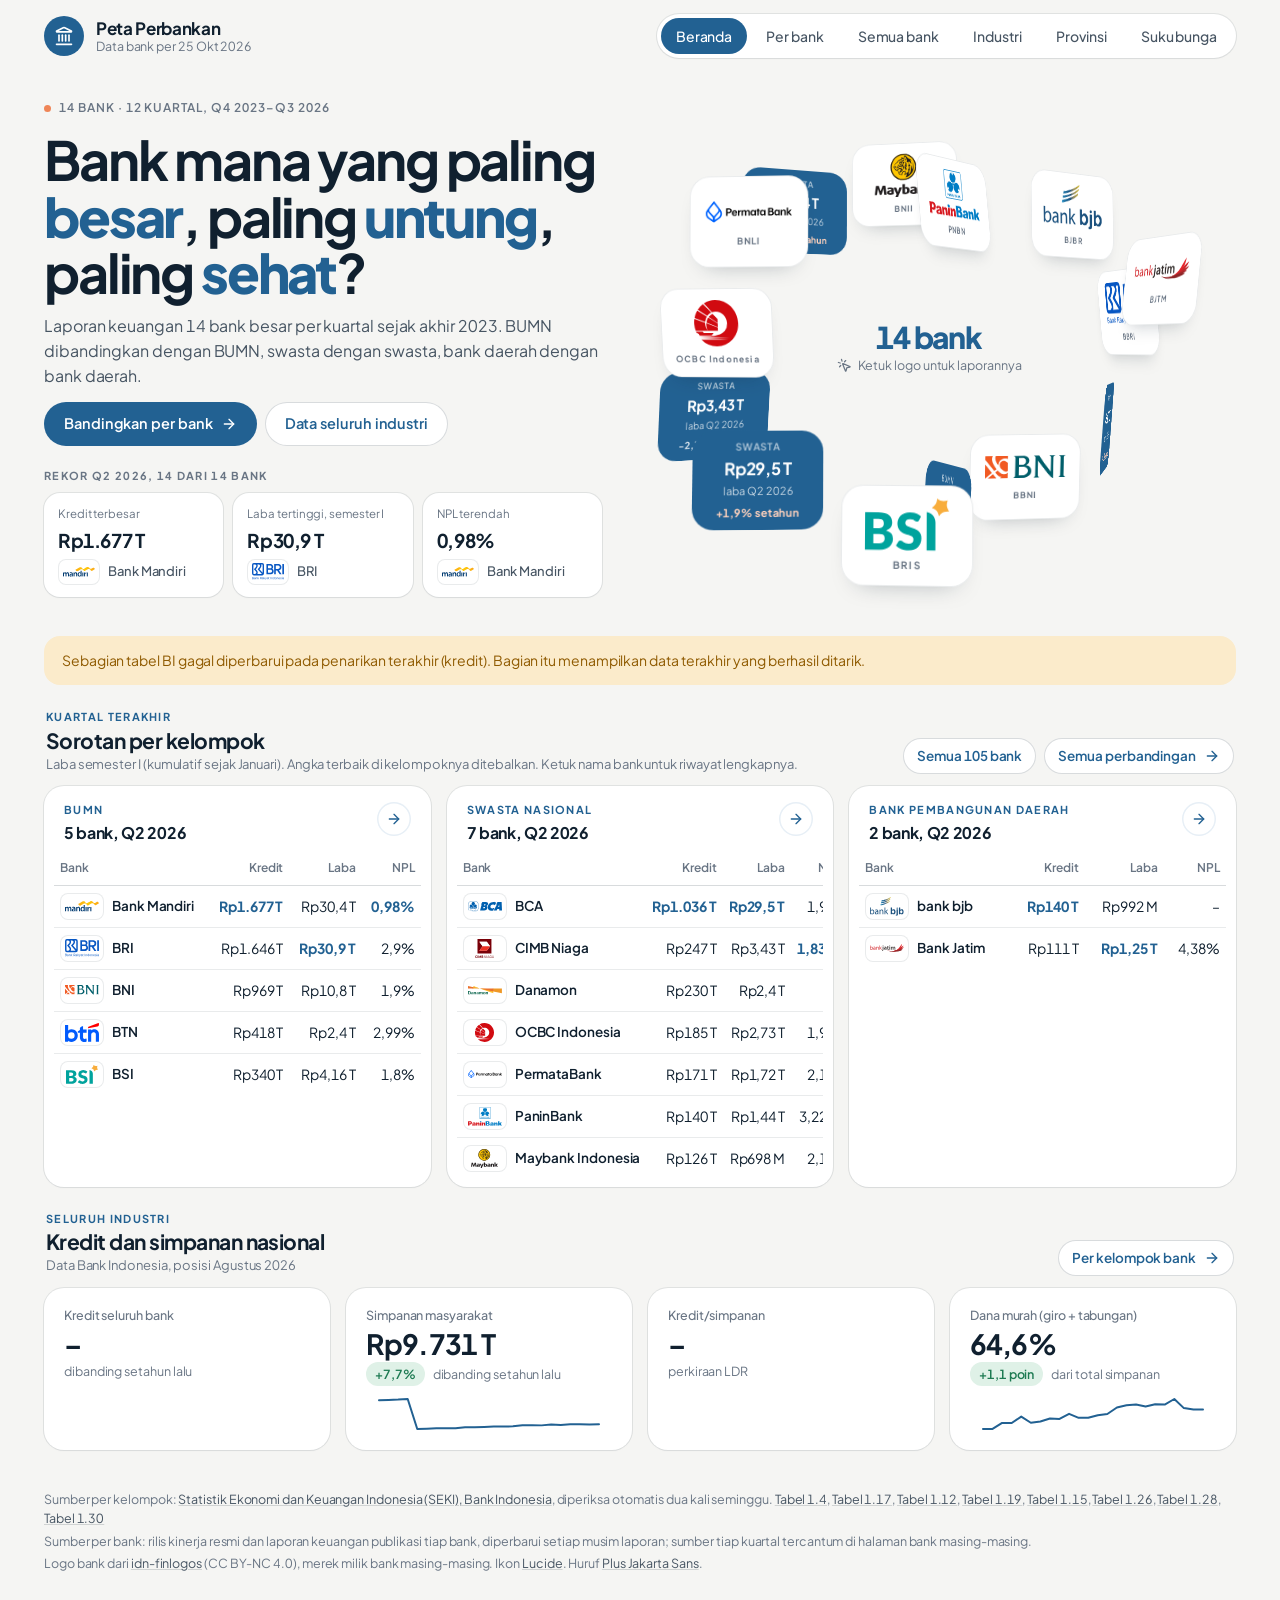
==== commit 290b7f47: "Add files via upload" ====
--- a/index.html
+++ b/index.html
@@ -20,6 +20,7 @@
     <nav class="top-nav" aria-label="Halaman">
       <a href="./" aria-current="page">Beranda</a>
       <a href="bank.html">Per bank</a>
+      <a href="daftar.html">Semua bank</a>
       <a href="industri.html">Industri</a>
       <a href="provinsi.html">Provinsi</a>
       <a href="bunga.html">Suku bunga</a>
@@ -49,7 +50,7 @@
     <section class="sect needs-bank" aria-labelledby="sorotan-h">
       <div class="sect-head">
         <div><span class="kicker">Kuartal terakhir</span><h2 id="sorotan-h">Sorotan per kelompok</h2><p id="sorotan-sub"></p></div>
-        <a class="btn light sm" href="bank.html">Semua perbandingan <svg class="lc" viewBox="0 0 24 24" fill="none" stroke="currentColor" stroke-width="2" stroke-linecap="round" stroke-linejoin="round" aria-hidden="true"><path d="M5 12h14"/><path d="m12 5 7 7-7 7"/></svg></a>
+        <div class="sect-actions"><a class="btn light sm" href="daftar.html">Semua 105 bank</a><a class="btn light sm" href="bank.html">Semua perbandingan <svg class="lc" viewBox="0 0 24 24" fill="none" stroke="currentColor" stroke-width="2" stroke-linecap="round" stroke-linejoin="round" aria-hidden="true"><path d="M5 12h14"/><path d="m12 5 7 7-7 7"/></svg></a></div>
       </div>
       <div class="grid three" id="sorotan"></div>
     </section>
--- a/style.css
+++ b/style.css
@@ -397,12 +397,94 @@
   .bc-title { order: 0; flex: 1 1 0; }
   .bc-go { margin-left: 0; }
   .bcard { gap: 12px; padding: 14px 16px 16px; }
-  /* Logo situs sudah menuju beranda, jadi menu cukup empat halaman supaya muat satu baris. */
+  /* Logo situs sudah menuju beranda; menu sisanya bisa digeser, halaman aktif digulir ke tengah (app.js). */
   .top-nav a[href="./"] { display: none; }
-  .top-nav a { flex: 1; justify-content: center; padding: 0 10px; font-size: 13.5px; }
+  .top-nav a { flex: 0 0 auto; padding: 0 12px; font-size: 13.5px; }
   .stat-value { font-size: 22px; }
   .info-strip { padding: 12px 14px; }
 }
 @media (prefers-reduced-motion: reduce) {
-  .bcard:hover, .fact:hover, .sw:hover { transform: none; }
-}
+  .bcard:hover, .fact:hover, .sw:hover, .dsum:hover { transform: none; }
+}
+
+/* ---------- Semua bank ---------- */
+.sect-actions { display: flex; gap: 8px; flex-wrap: wrap; }
+.dsum-grid { display: grid; grid-template-columns: repeat(8, minmax(0, 1fr)); gap: 10px; }
+.dsum {
+  display: grid; gap: 2px; align-content: start; justify-items: start; padding: 12px 14px; border: 0; border-radius: 16px;
+  background: var(--card); box-shadow: var(--shadow); text-align: left; cursor: pointer; font: inherit; color: inherit;
+  transition: transform .25s cubic-bezier(.34, 1.56, .64, 1), box-shadow .2s, background .2s;
+}
+.dsum:hover { transform: translateY(-2px); box-shadow: var(--lift); }
+.dsum b { font-size: 24px; font-weight: 700; letter-spacing: -.03em; line-height: 1.1; }
+.dsum span { font-size: 12px; line-height: 1.3; color: var(--ink-3); }
+.dsum[aria-pressed="true"] { background: var(--accent-soft); box-shadow: inset 0 0 0 1.5px var(--accent); }
+.dsum[aria-pressed="true"] b { color: var(--accent); }
+
+.dtools { display: grid; gap: 12px; padding: 14px 16px; position: sticky; top: 8px; z-index: 20; }
+.dsearch { display: flex; align-items: center; gap: 10px; height: 46px; padding: 0 14px; border-radius: 14px; background: var(--bg); box-shadow: inset 0 0 0 1px var(--line); }
+.dsearch:focus-within { background: var(--card); box-shadow: inset 0 0 0 1.5px var(--accent); }
+.dsearch .lc { color: var(--ink-3); }
+.dsearch input { flex: 1; min-width: 0; height: 100%; border: 0; outline: 0; background: none; font-size: 15px; }
+.dsearch input::placeholder { color: var(--ink-3); }
+.dfilters { display: flex; flex-wrap: wrap; align-items: center; gap: 10px 14px; min-width: 0; }
+.dchips { display: flex; flex-wrap: wrap; gap: 6px; }
+.dchips .chip { height: 32px; padding: 0 12px; font-size: 13px; font-weight: 500; color: var(--ink-2); }
+.dchips .chip[aria-pressed="true"] { background: var(--accent); color: #fff; }
+.dsort { display: flex; align-items: center; gap: 10px; margin-left: auto; }
+#dcount { white-space: nowrap; }
+
+.dgrid { display: grid; grid-template-columns: repeat(auto-fill, minmax(272px, 1fr)); gap: 12px; align-items: stretch; }
+.dgroup { grid-column: 1 / -1; display: flex; flex-wrap: wrap; align-items: baseline; gap: 4px 10px; margin: 10px 2px 0; font-size: 18px; font-weight: 700; letter-spacing: -.02em; }
+.dgroup:first-child { margin-top: 0; }
+.dgroup small { font-size: 12.5px; font-weight: 500; letter-spacing: 0; color: var(--ink-3); }
+.dgrid .empty { grid-column: 1 / -1; }
+.dcard { display: flex; flex-direction: column; gap: 10px; padding: 16px; border-radius: 18px; background: var(--card); box-shadow: var(--shadow); min-width: 0; scroll-margin-top: 140px; }
+.dcard.has-report { box-shadow: inset 0 0 0 1.5px var(--accent-soft), var(--shadow); }
+.dcard:target { box-shadow: inset 0 0 0 2px var(--coral), var(--shadow); }
+.dc-head { display: flex; align-items: center; gap: 12px; min-width: 0; }
+.dlogo { display: inline-flex; align-items: center; justify-content: center; flex-shrink: 0; width: 92px; height: 44px; padding: 6px 9px; border-radius: 12px; background: #fff; box-shadow: inset 0 0 0 1px var(--line); box-sizing: border-box; overflow: hidden; }
+.dlogo img { display: block; width: 100%; height: 100%; object-fit: contain; }
+.dlogo.mono { background: var(--bg-2); box-shadow: none; }
+.dlogo.mono::before { content: attr(data-initials); font-size: 13px; font-weight: 700; letter-spacing: -.02em; color: var(--ink); }
+.dc-title { display: grid; gap: 1px; min-width: 0; }
+.dc-title h3 { font-size: 15.5px; font-weight: 700; letter-spacing: -.015em; line-height: 1.25; }
+.dc-title p { font-size: 12px; line-height: 1.35; color: var(--ink-3); }
+.dc-tags { display: flex; flex-wrap: wrap; gap: 5px; }
+.dc-tags .tag { height: 22px; padding: 0 8px; font-size: 11.5px; font-weight: 600; }
+.tag.g-bumn { background: var(--accent-soft); color: var(--accent-ink); }
+.tag.g-bpd { background: #E4F1EA; color: #1D6B48; }
+.tag.g-asing { background: #EFEAF8; color: #5A4796; }
+.dc-meta { display: grid; grid-template-columns: repeat(2, minmax(0, 1fr)); gap: 8px 12px; margin: 0; padding-top: 10px; border-top: 1px solid var(--line); }
+.dc-meta .wide { grid-column: 1 / -1; }
+.dc-meta dt { font-size: 10.5px; font-weight: 700; letter-spacing: .1em; text-transform: uppercase; color: var(--ink-3); }
+.dc-meta dd { margin: 1px 0 0; font-size: 13.5px; font-weight: 600; font-variant-numeric: tabular-nums; }
+.dc-meta dd small { display: block; font-size: 11.5px; font-weight: 500; color: var(--ink-3); }
+.dc-meta .wide dd { font-weight: 500; color: var(--ink-2); }
+.dc-links { display: flex; flex-wrap: wrap; gap: 6px; margin-top: auto; padding-top: 2px; }
+.dc-links .btn.sm { height: 32px; padding: 0 12px; font-size: 13px; }
+
+.ojk { display: grid; gap: 12px; }
+.ojk-sum { font-size: 14.5px; }
+.ojk-sum b { font-weight: 700; color: var(--accent); }
+.ojk-col h3 { font-size: 14px; font-weight: 700; margin-bottom: 6px; }
+.ojk-col ul { columns: 2 260px; column-gap: 24px; margin: 0; padding: 0; list-style: none; font-size: 13.5px; }
+.ojk-col li { break-inside: avoid; padding: 3px 0; }
+.ojk-col li small { display: block; font-size: 11.5px; color: var(--ink-3); }
+
+@media (max-width: 1080px) {
+  .dsum-grid { grid-template-columns: repeat(4, minmax(0, 1fr)); }
+}
+@media (max-width: 720px) {
+  /* Ringkasan jadi satu baris yang bisa digeser supaya daftar bank cepat terlihat. */
+  .dsum-grid { grid-template-columns: none; grid-auto-flow: column; grid-auto-columns: 132px; gap: 8px; overflow-x: auto; scrollbar-width: none; margin: 0 -16px; padding: 2px 16px 4px; }
+  .dsum-grid::-webkit-scrollbar { display: none; }
+  .dsum { padding: 10px 12px; }
+  .dsum b { font-size: 20px; }
+  .dtools { position: static; padding: 12px; }
+  .dfilters { gap: 8px; }
+  .dfilters .seg { width: 100%; }
+  .dsort { margin-left: 0; width: 100%; justify-content: space-between; }
+  .dgrid { grid-template-columns: minmax(0, 1fr); }
+  .dlogo { width: 84px; height: 40px; }
+}
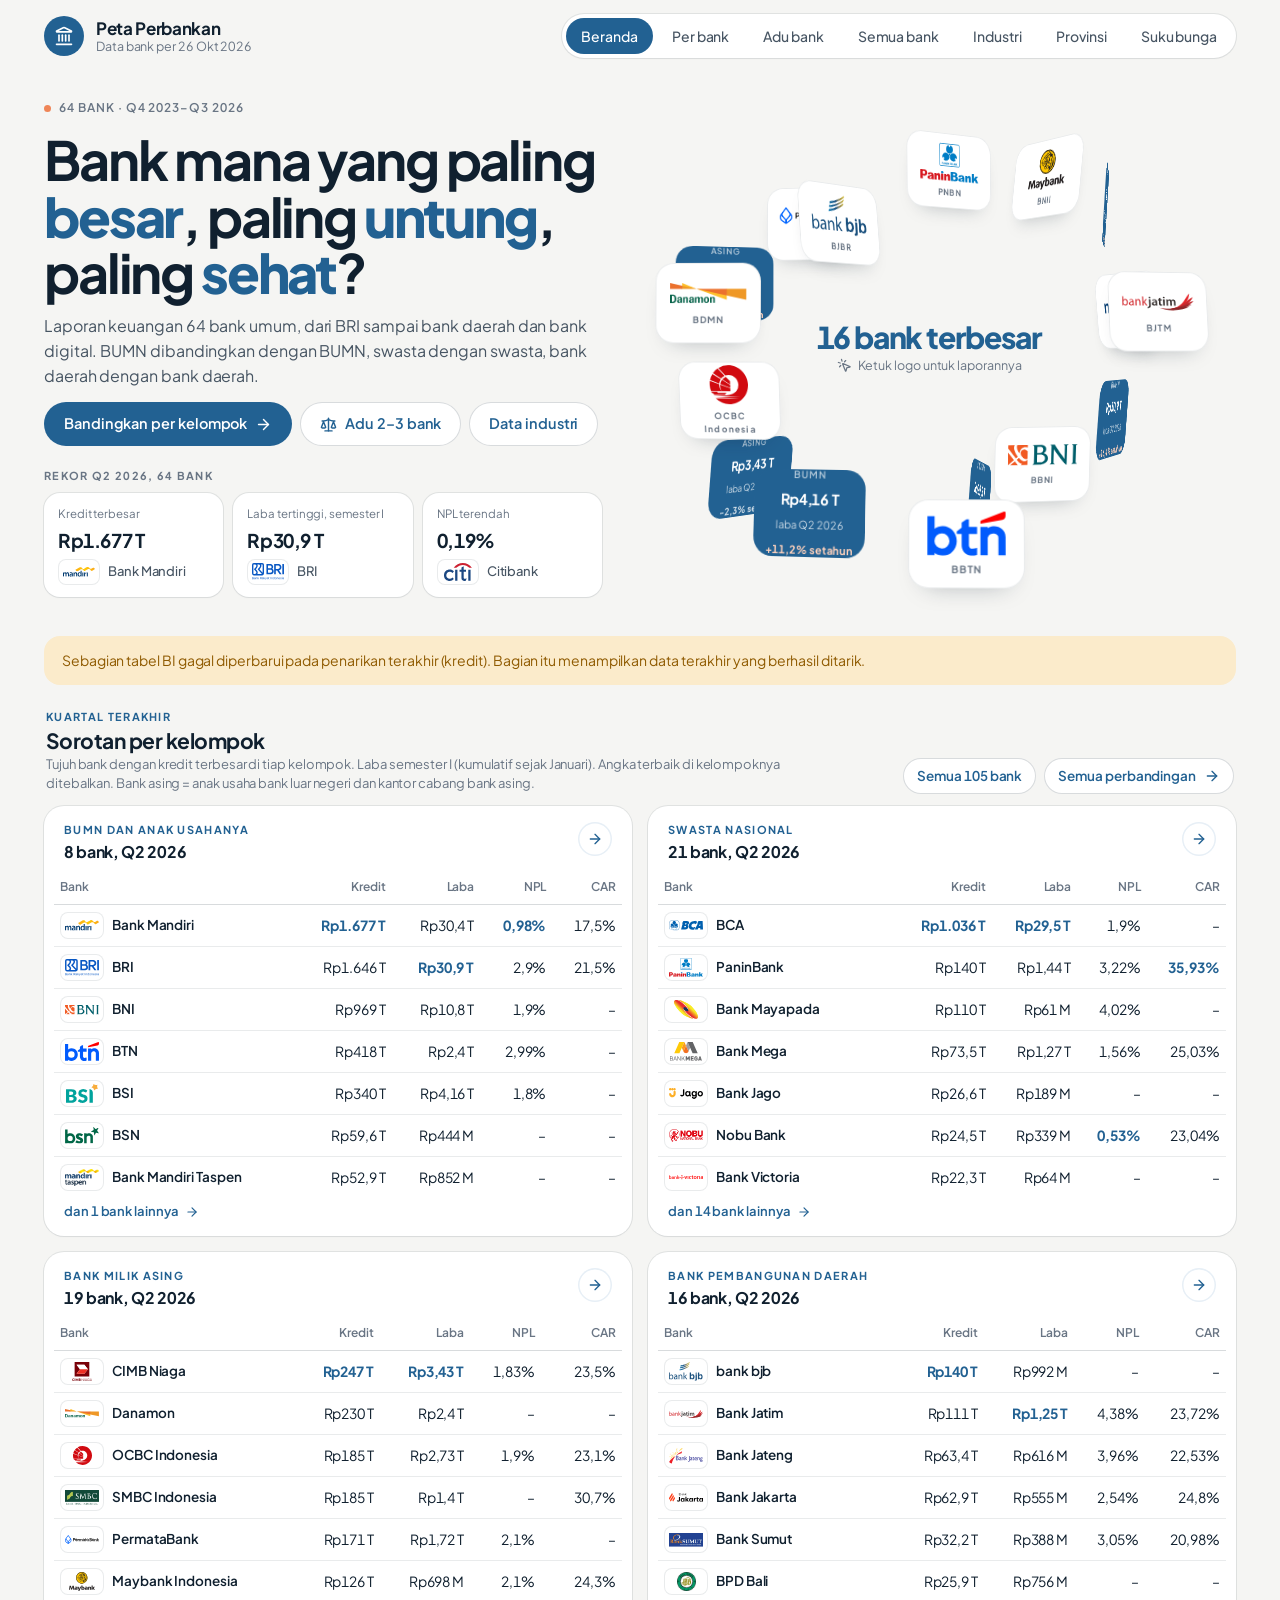
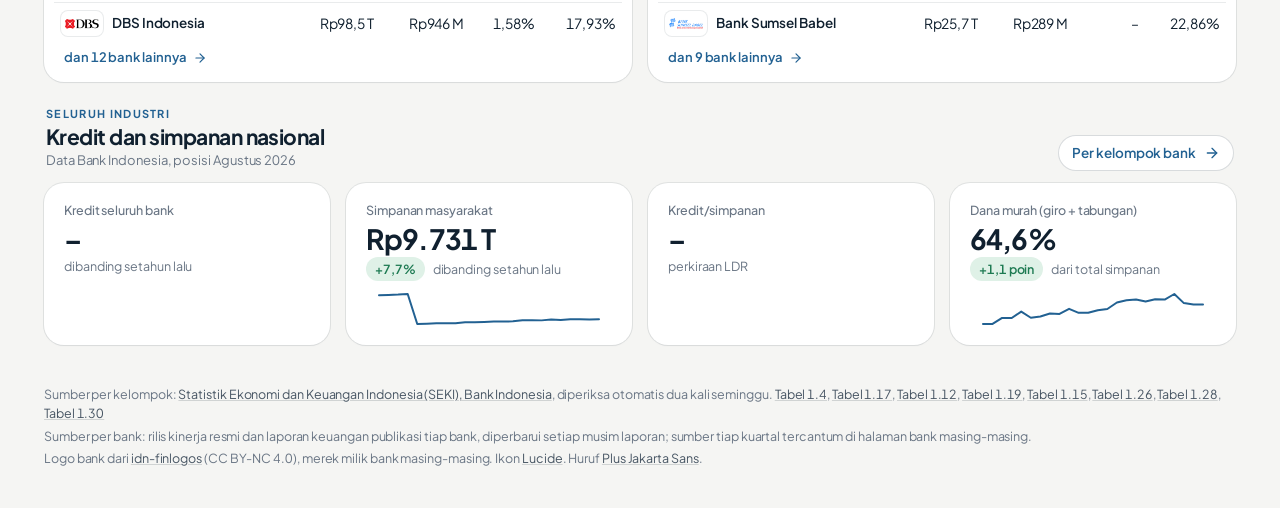
==== commit 20ae86d4: "Add files via upload" ====
--- a/index.html
+++ b/index.html
@@ -20,6 +20,7 @@
     <nav class="top-nav" aria-label="Halaman">
       <a href="./" aria-current="page">Beranda</a>
       <a href="bank.html">Per bank</a>
+      <a href="banding.html">Adu bank</a>
       <a href="daftar.html">Semua bank</a>
       <a href="industri.html">Industri</a>
       <a href="provinsi.html">Provinsi</a>
@@ -32,15 +33,15 @@
       <div class="hero-copy">
         <span class="eyebrow"><i class="dot"></i><span id="bank-eyebrow">Laporan keuangan tiap bank</span></span>
         <h1 class="display">Bank mana yang paling <b>besar</b>, paling <b>untung</b>, paling <b>sehat</b>?</h1>
-        <p class="lede">Laporan keuangan 14 bank besar per kuartal sejak akhir 2023. BUMN dibandingkan dengan BUMN, swasta dengan swasta, bank daerah dengan bank daerah.</p>
-        <div class="hero-actions"><a class="btn dark" href="bank.html">Bandingkan per bank <svg class="lc" viewBox="0 0 24 24" fill="none" stroke="currentColor" stroke-width="2" stroke-linecap="round" stroke-linejoin="round" aria-hidden="true"><path d="M5 12h14"/><path d="m12 5 7 7-7 7"/></svg></a><a class="btn light" href="industri.html">Data seluruh industri</a></div>
+        <p class="lede">Laporan keuangan <span id="hero-nbank">64</span> bank umum, dari BRI sampai bank daerah dan bank digital. BUMN dibandingkan dengan BUMN, swasta dengan swasta, bank daerah dengan bank daerah.</p>
+        <div class="hero-actions"><a class="btn dark" href="bank.html">Bandingkan per kelompok <svg class="lc" viewBox="0 0 24 24" fill="none" stroke="currentColor" stroke-width="2" stroke-linecap="round" stroke-linejoin="round" aria-hidden="true"><path d="M5 12h14"/><path d="m12 5 7 7-7 7"/></svg></a><a class="btn light" href="banding.html"><svg class="lc" viewBox="0 0 24 24" fill="none" stroke="currentColor" stroke-width="2" stroke-linecap="round" stroke-linejoin="round" aria-hidden="true"><path d="m16 16 3-8 3 8c-.87.65-1.92 1-3 1s-2.13-.35-3-1Z"/><path d="m2 16 3-8 3 8c-.87.65-1.92 1-3 1s-2.13-.35-3-1Z"/><path d="M7 21h10"/><path d="M12 3v18"/><path d="M3 7h2c2 0 5-1 7-2 2 1 5 2 7 2h2"/></svg>Adu 2–3 bank</a><a class="btn light" href="industri.html">Data industri</a></div>
         <div class="facts needs-bank">
           <span class="facts-label">Rekor <span id="hero-facts-q">kuartal terakhir</span></span>
           <div class="fact-row" id="hero-facts"></div>
         </div>
       </div>
       <div class="orbit-wrap needs-bank">
-        <div class="orbit-core" id="orbit-core"><b id="orbit-count">14 bank</b><span><svg class="lc" viewBox="0 0 24 24" fill="none" stroke="currentColor" stroke-width="2" stroke-linecap="round" stroke-linejoin="round" aria-hidden="true"><path d="M14 4.1 12 6"/><path d="m5.1 8-2.9-.8"/><path d="m6 12-1.9 2"/><path d="M7.2 2.2 8 5.1"/><path d="M9.037 9.69a.498.498 0 0 1 .653-.653l11 4.5a.5.5 0 0 1-.074.949l-4.349 1.041a1 1 0 0 0-.74.739l-1.04 4.35a.5.5 0 0 1-.95.074z"/></svg>Ketuk logo untuk laporannya</span></div>
+        <div class="orbit-core" id="orbit-core"><b id="orbit-count">20 bank terbesar</b><span><svg class="lc" viewBox="0 0 24 24" fill="none" stroke="currentColor" stroke-width="2" stroke-linecap="round" stroke-linejoin="round" aria-hidden="true"><path d="M14 4.1 12 6"/><path d="m5.1 8-2.9-.8"/><path d="m6 12-1.9 2"/><path d="M7.2 2.2 8 5.1"/><path d="M9.037 9.69a.498.498 0 0 1 .653-.653l11 4.5a.5.5 0 0 1-.074.949l-4.349 1.041a1 1 0 0 0-.74.739l-1.04 4.35a.5.5 0 0 1-.95.074z"/></svg>Ketuk logo untuk laporannya</span></div>
         <div class="orbit-field" id="orbit-field"></div>
       </div>
     </section>
@@ -52,7 +53,7 @@
         <div><span class="kicker">Kuartal terakhir</span><h2 id="sorotan-h">Sorotan per kelompok</h2><p id="sorotan-sub"></p></div>
         <div class="sect-actions"><a class="btn light sm" href="daftar.html">Semua 105 bank</a><a class="btn light sm" href="bank.html">Semua perbandingan <svg class="lc" viewBox="0 0 24 24" fill="none" stroke="currentColor" stroke-width="2" stroke-linecap="round" stroke-linejoin="round" aria-hidden="true"><path d="M5 12h14"/><path d="m12 5 7 7-7 7"/></svg></a></div>
       </div>
-      <div class="grid three" id="sorotan"></div>
+      <div class="grid two so-grid" id="sorotan"></div>
     </section>
 
     <section class="sect seki" aria-labelledby="industri-h">
--- a/style.css
+++ b/style.css
@@ -175,6 +175,10 @@
 .tile .back em { margin-top: 3px; font-style: normal; font-size: 11px; font-weight: 700; color: #FFD2BD; }
 .tile .back em.neg { color: #fff; opacity: .8; }
 .tile.dim .face { opacity: .3; }
+.orbit-field.many .tile { --tw: 116px; --th: 88px; border-radius: 20px; }
+.orbit-field.many .tile .logo { width: 84px; height: clamp(30px, calc(84px / var(--ratio, 2.4)), 44px); }
+.orbit-field.many .tile .face { gap: 6px; padding: 9px; }
+.orbit-field.many .tile .back b { font-size: 15px; }
 .tile:focus-visible .front { box-shadow: 0 0 0 3px var(--coral), 0 12px 26px -18px rgba(16, 32, 47, .4); }
 
 /* ---------- Logo bank (SVG lokal) ---------- */
@@ -205,7 +209,9 @@
 .so-tbl th, .so-tbl td { padding-left: 6px; padding-right: 6px; }
 .so-tbl td { padding-top: 7px; padding-bottom: 7px; }
 .so-tbl .tb-name { gap: 8px; }
-.so-tbl .tb-name b { font-size: 13.5px; }
+.so-tbl .tb-name b { font-size: 13.5px; line-height: 1.25; }
+/* Nama bank boleh dua baris supaya kolom angka tetap muat di kartu yang sempit. */
+.so-tbl td:first-child { white-space: normal; }
 .so-tbl .logo-xs { width: 44px; height: 27px; padding: 4px 5px; border-radius: 8px; }
 .so-tbl td.best, .bank-tbl td.best { font-weight: 700; color: var(--accent); }
 
@@ -253,6 +259,18 @@
 .bb-val { display: flex; align-items: center; justify-content: flex-end; gap: 6px; font-variant-numeric: tabular-nums; }
 .bb-val b { font-weight: 600; font-size: 14px; white-space: nowrap; }
 .bb-missing { padding: 8px 8px 4px; font-size: 12.5px; color: var(--ink-3); }
+.bar.neg i { background: var(--bad); }
+.bb-more {
+  width: 100%; height: 38px; margin-top: 4px; border: 0; border-radius: 12px; background: var(--bg); cursor: pointer;
+  font: inherit; font-size: 13px; font-weight: 600; color: var(--accent); transition: background .2s;
+}
+.bb-more:hover { background: var(--accent-soft); }
+.bcards-foot { display: flex; align-items: center; gap: 8px 16px; flex-wrap: wrap; margin-top: -4px; }
+.bcards-foot .note { font-size: 12.5px; }
+.bcards-foot:not(:has(button:not([hidden]))):not(:has(.note:not(:empty))) { display: none; }
+.so-more { display: inline-flex; align-items: center; gap: 6px; margin: 4px 4px 6px; font-size: 13px; font-weight: 600; color: var(--accent); text-decoration: none; }
+.so-more .lc { width: 14px; height: 14px; transition: transform .2s; }
+.so-more:hover .lc { transform: translateX(3px); }
 #bank-trend, #pf-chart { position: relative; }
 
 .bank-tbl td { vertical-align: middle; font-variant-numeric: tabular-nums; }
@@ -269,6 +287,14 @@
 .bank-switch { display: flex; gap: 6px 16px; align-items: center; overflow-x: auto; scrollbar-width: none; padding: 4px 2px; margin-top: 2px; }
 .bank-switch::-webkit-scrollbar { display: none; }
 .sw-group { display: flex; align-items: center; gap: 6px; flex-shrink: 0; }
+.sw-pick { position: relative; flex-shrink: 0; }
+.sw-pick::after { content: ''; position: absolute; right: 14px; top: 50%; width: 7px; height: 7px; margin-top: -6px; border: solid var(--accent); border-width: 0 2px 2px 0; transform: rotate(45deg); pointer-events: none; }
+.sw-pick select {
+  height: 42px; max-width: 240px; padding: 0 36px 0 16px; border: 0; border-radius: 999px; background: var(--card); box-shadow: var(--shadow);
+  font: inherit; font-size: 13.5px; font-weight: 600; color: var(--ink); cursor: pointer; appearance: none; -webkit-appearance: none;
+}
+.sw-pick select:focus-visible { outline: none; box-shadow: inset 0 0 0 1.5px var(--accent); }
+#pf-grid.one { grid-template-columns: minmax(0, 1fr); }
 .sw-label { margin-right: 2px; font-size: 10.5px; font-weight: 700; letter-spacing: .12em; text-transform: uppercase; color: var(--ink-3); }
 .sw { display: inline-flex; align-items: center; gap: 8px; height: 42px; padding: 0 6px; border-radius: 999px; background: var(--card); box-shadow: var(--shadow); text-decoration: none; color: inherit; transition: box-shadow .2s, transform .2s; }
 .sw:hover { box-shadow: var(--lift); transform: translateY(-1px); }
@@ -348,6 +374,10 @@
 .foot a { color: var(--ink-2); }
 
 /* ---------- Layar menengah ---------- */
+@media (max-width: 1240px) and (min-width: 721px) {
+  /* Tiga kartu sorotan berdampingan jadi sempit: logo kecil dilepas supaya kolom NPL tetap terlihat. */
+  .so-tbl .logo-xs { display: none; }
+}
 @media (max-width: 1080px) {
   .hero { grid-template-columns: minmax(0, 1fr); gap: 0; }
   .hero-copy { padding-bottom: 0; }
@@ -373,7 +403,7 @@
   .fact { grid-template-columns: minmax(0, 1fr) auto; align-items: center; padding: 10px 14px; }
   .fact small { grid-column: 1 / -1; }
   .fact b { order: 2; font-size: 17px; }
-  .tile { --tw: 112px; --th: 84px; border-radius: 20px; }
+  .tile, .orbit-field.many .tile { --tw: 112px; --th: 84px; border-radius: 20px; }
   .tile .face { gap: 5px; padding: 9px; }
   .tile .logo { width: 80px; height: clamp(28px, calc(80px / var(--ratio, 2.4)), 42px); }
   .tile .back b { font-size: 14.5px; }
@@ -431,6 +461,7 @@
 .dchips { display: flex; flex-wrap: wrap; gap: 6px; }
 .dchips .chip { height: 32px; padding: 0 12px; font-size: 13px; font-weight: 500; color: var(--ink-2); }
 .dchips .chip[aria-pressed="true"] { background: var(--accent); color: #fff; }
+.dchips .chip small { margin-left: 4px; font-size: 11.5px; opacity: .7; }
 .dsort { display: flex; align-items: center; gap: 10px; margin-left: auto; }
 #dcount { white-space: nowrap; }
 
@@ -488,3 +519,132 @@
   .dgrid { grid-template-columns: minmax(0, 1fr); }
   .dlogo { width: 84px; height: 40px; }
 }
+
+/* ---------- Beranda: empat kelompok dalam 2 × 2 ---------- */
+.so-grid .so-tbl th:first-child { width: 42%; }
+.cmp-promo { display: flex; align-items: center; gap: 12px 16px; padding: 14px 18px; border-radius: 18px; background: var(--card); box-shadow: var(--shadow); }
+.cmp-promo > .lc { flex-shrink: 0; width: 22px; height: 22px; color: var(--accent); }
+.cmp-promo p { flex: 1; min-width: 0; font-size: 14px; color: var(--ink-2); }
+.cmp-promo b { color: var(--ink); font-weight: 700; }
+.cmp-promo .btn { flex-shrink: 0; }
+.hero-actions .btn .lc, .ph-tools .btn .lc, .pf-actions .btn .lc:first-child { width: 17px; height: 17px; }
+
+/* ---------- Adu bank ---------- */
+.cmp-slots { display: grid; grid-template-columns: repeat(3, minmax(0, 1fr)); gap: 12px; }
+.cmp-slot { position: relative; display: grid; gap: 12px; align-content: start; min-width: 0; padding: 16px; border-radius: 20px; }
+.cmp-slot.filled { background: var(--card); box-shadow: var(--shadow); overflow: hidden; }
+.cmp-slot.filled::before { content: ''; position: absolute; inset: 0 0 auto; height: 4px; background: var(--c); }
+.cmp-slot.vacant { background: rgba(255, 255, 255, .5); box-shadow: inset 0 0 0 1.5px var(--line-2); }
+.cs-top { display: flex; align-items: flex-start; justify-content: space-between; gap: 8px; }
+.cs-x { display: grid; place-items: center; width: 32px; height: 32px; border: 0; border-radius: 50%; background: var(--bg); color: var(--ink-2); cursor: pointer; transition: background .2s, color .2s; }
+.cs-x .lc { width: 16px; height: 16px; }
+.cs-x:hover { background: var(--bad-soft); color: var(--bad); }
+.cs-name { display: grid; gap: 2px; min-width: 0; }
+.cs-name a { font-size: 19px; font-weight: 700; letter-spacing: -.025em; color: var(--ink); text-decoration: none; overflow: hidden; text-overflow: ellipsis; white-space: nowrap; }
+.cs-name a:hover { text-decoration: underline; text-decoration-color: var(--c); text-underline-offset: 4px; }
+.cs-name small { font-size: 12.5px; color: var(--ink-3); }
+.cs-meta { display: flex; flex-wrap: wrap; gap: 6px; }
+.cs-meta span { display: inline-flex; align-items: center; height: 26px; padding: 0 10px; border-radius: 999px; background: var(--bg); font-size: 12px; font-weight: 500; color: var(--ink-2); font-variant-numeric: tabular-nums; }
+.cmp-pick { position: relative; }
+.cmp-search { display: flex; align-items: center; gap: 10px; height: 48px; padding: 0 14px; border-radius: 14px; background: var(--card); box-shadow: inset 0 0 0 1px var(--line-2); cursor: text; }
+.cmp-search:focus-within { box-shadow: inset 0 0 0 1.5px var(--accent); }
+.cmp-search .lc { flex-shrink: 0; color: var(--ink-3); }
+.cmp-search input { flex: 1; min-width: 0; height: 100%; border: 0; outline: 0; background: none; font: inherit; font-size: 15px; color: var(--ink); }
+.cmp-slot.later .cmp-search { background: transparent; }
+.cmp-list {
+  position: absolute; z-index: 30; left: 0; right: 0; top: calc(100% + 6px); max-height: 340px; overflow-y: auto; margin: 0; padding: 6px; list-style: none;
+  border-radius: 16px; background: var(--card); box-shadow: 0 0 0 1px var(--line), 0 24px 48px -24px rgba(16, 32, 47, .45);
+}
+.cmp-list [role="option"] { display: flex; align-items: center; gap: 10px; padding: 7px 8px; border-radius: 11px; cursor: pointer; }
+.cmp-list [role="option"] > span { display: grid; min-width: 0; }
+.cmp-list [role="option"] b { font-size: 14px; font-weight: 600; overflow: hidden; text-overflow: ellipsis; white-space: nowrap; }
+.cmp-list [role="option"] small { font-size: 11.5px; color: var(--ink-3); overflow: hidden; text-overflow: ellipsis; white-space: nowrap; }
+.cmp-list [role="option"]:hover, .cmp-list [aria-selected="true"] { background: var(--accent-soft); }
+.cmp-none { padding: 10px; font-size: 13px; color: var(--ink-3); }
+.cs-sugg { display: flex; flex-wrap: wrap; align-items: center; gap: 6px; }
+.cs-sugg small { flex-basis: 100%; font-size: 11px; font-weight: 700; letter-spacing: .1em; text-transform: uppercase; color: var(--ink-3); }
+.cs-sugg .chip { height: 32px; padding: 0 12px 0 9px; gap: 5px; font-size: 13px; font-weight: 500; }
+.cs-sugg .chip .lc { width: 15px; height: 15px; color: var(--accent); }
+.cs-sugg .chip:hover { box-shadow: inset 0 0 0 1.5px var(--accent); }
+
+.cmp-picks { display: flex; align-items: center; gap: 8px; overflow-x: auto; scrollbar-width: none; padding: 2px; margin-top: -4px; }
+.cmp-picks::-webkit-scrollbar { display: none; }
+.cp-label { flex-shrink: 0; font-size: 11px; font-weight: 700; letter-spacing: .12em; text-transform: uppercase; color: var(--ink-3); }
+.cmp-picks .chip { flex-shrink: 0; height: 38px; padding: 0 14px; font-size: 13.5px; font-weight: 600; }
+.cmp-picks .chip small { font-weight: 500; }
+.cmp-picks .chip.on { background: var(--accent); }
+.cmp-picks .chip.on small { opacity: .8; }
+.qseg button.part { color: var(--ink-3); }
+
+.cmp-verdict { display: grid; grid-template-columns: repeat(4, minmax(0, 1fr)); gap: 10px; }
+.vd-lead { grid-column: 1 / -1; display: flex; align-items: center; flex-wrap: wrap; gap: 6px 18px; padding: 14px 18px; border-radius: 18px; background: var(--accent-soft); }
+.vd-lead > small { font-size: 11px; font-weight: 700; letter-spacing: .12em; text-transform: uppercase; color: var(--accent); }
+.vd-lead > b { font-size: 16px; }
+.vd-lead > span { font-size: 14px; color: var(--ink-2); }
+.vd-scores { display: flex; flex-wrap: wrap; gap: 6px 18px; font-size: 15px; color: var(--ink-2); }
+.vd-score { display: inline-flex; align-items: center; gap: 6px; }
+.vd-score b { color: var(--ink); font-weight: 700; }
+.vd-dot { display: inline-block; width: 10px; height: 10px; border-radius: 50%; flex-shrink: 0; box-shadow: 0 0 0 2px var(--card); }
+.vd { display: grid; gap: 3px; align-content: start; min-width: 0; padding: 12px 14px; border-radius: 16px; background: var(--card); box-shadow: var(--shadow); }
+.vd small { font-size: 11.5px; color: var(--ink-3); }
+.vd b { display: flex; align-items: center; gap: 6px; min-width: 0; font-size: 15px; font-weight: 700; letter-spacing: -.01em; overflow: hidden; text-overflow: ellipsis; white-space: nowrap; }
+.vd b .vd-dot + .vd-dot { margin-left: -8px; }
+.vd span { font-size: 13px; color: var(--ink-2); font-variant-numeric: tabular-nums; }
+.vd.off b, .vd.off span { color: var(--ink-3); font-weight: 500; }
+
+.cmp-table { --n: 3; display: grid; }
+.ct-row { display: grid; grid-template-columns: minmax(150px, 1fr) repeat(var(--n), minmax(0, 1.25fr)); gap: 0 14px; align-items: center; padding: 11px 4px; border-bottom: 1px solid var(--line); }
+.ct-row:last-child { border-bottom: 0; }
+.ct-head { position: sticky; top: 0; z-index: 2; padding-top: 0; background: var(--card); border-bottom-color: var(--line-2); }
+.ct-label { display: grid; gap: 1px; min-width: 0; }
+.ct-label b { font-size: 14px; font-weight: 700; }
+.ct-label small { font-size: 11.5px; color: var(--ink-3); }
+.ct-bank { display: flex; align-items: center; gap: 8px; min-width: 0; padding-top: 10px; border-top: 3px solid var(--c); }
+.ct-bank > span { display: grid; min-width: 0; }
+.ct-bank b { font-size: 14px; font-weight: 700; overflow: hidden; text-overflow: ellipsis; white-space: nowrap; }
+.ct-bank small { font-size: 11.5px; color: var(--ink-3); overflow: hidden; text-overflow: ellipsis; white-space: nowrap; }
+.ct-cell { display: grid; grid-template-columns: minmax(0, 1fr) auto; grid-template-areas: 'v g' 'b b'; align-items: center; gap: 6px 8px; min-width: 0; padding: 6px 8px; margin: -6px -8px; border-radius: 12px; }
+.ct-cell.best { background: rgba(34, 97, 146, .06); }
+.ct-who { display: none; }
+.ct-val { grid-area: v; display: flex; align-items: baseline; flex-wrap: wrap; gap: 2px 8px; min-width: 0; }
+.ct-val b { font-size: 16px; font-weight: 700; letter-spacing: -.015em; white-space: nowrap; font-variant-numeric: tabular-nums; }
+.ct-cell.none .ct-val b { color: var(--ink-3); font-weight: 500; }
+.ct-alt { flex-basis: 100%; font-size: 10.5px; font-weight: 700; letter-spacing: .08em; text-transform: uppercase; color: var(--ink-3); }
+.ct-val em { display: inline-flex; align-items: center; gap: 3px; font-style: normal; font-size: 11.5px; font-weight: 700; color: var(--accent); }
+.ct-val em .lc { width: 13px; height: 13px; stroke-width: 3; }
+.ct-g { grid-area: g; }
+.ct-bar { grid-area: b; display: block; height: 6px; border-radius: 999px; background: var(--bg-2); overflow: hidden; }
+.ct-bar i { display: block; height: 100%; border-radius: 999px; background: var(--c); transition: width .5s cubic-bezier(.2, .8, .2, 1); }
+.ct-bar.neg i { background: var(--bad); }
+
+@media (max-width: 1080px) {
+  .cmp-verdict { grid-template-columns: repeat(2, minmax(0, 1fr)); }
+}
+@media (max-width: 980px) {
+  .so-grid { grid-template-columns: minmax(0, 1fr); }
+}
+@media (max-width: 720px) {
+  .so-grid .so-tbl th:nth-child(5), .so-grid .so-tbl td:nth-child(5) { display: none; }
+  .cmp-promo { flex-wrap: wrap; }
+  .cmp-promo .btn { width: 100%; justify-content: center; }
+  .cmp-slots { grid-template-columns: minmax(0, 1fr); gap: 10px; }
+  .cmp-slot.filled { grid-template-columns: auto minmax(0, 1fr) auto; grid-template-areas: 'l n x' 'm m m'; align-items: center; gap: 10px 12px; padding: 14px; }
+  .cmp-slot.filled .cs-top { display: contents; }
+  .cmp-slot.filled .logo-sm { grid-area: l; width: 64px; height: 38px; padding: 6px 7px; }
+  .cmp-slot.filled .cs-x { grid-area: x; }
+  .cmp-slot.filled .cs-name { grid-area: n; }
+  .cmp-slot.filled .cs-meta { grid-area: m; }
+  .cs-name a { font-size: 17px; }
+  .cmp-slot.vacant.later { display: none; }
+  .cmp-picks { margin: -2px -16px 0; padding: 2px 16px; }
+  .cmp-verdict { gap: 8px; }
+  .vd { padding: 10px 12px; }
+  .vd b { font-size: 14px; }
+  /* Tabel jadi tumpukan: nama ukuran di atas, lalu satu baris per bank. */
+  .ct-head { display: none; }
+  .ct-row { grid-template-columns: minmax(0, 1fr); gap: 8px; padding: 12px 0; }
+  .ct-label { grid-template-columns: auto minmax(0, 1fr); align-items: baseline; gap: 8px; }
+  .ct-cell { grid-template-columns: 92px minmax(0, 1fr) auto; grid-template-areas: 'w v g' '. b b'; margin: 0; padding: 6px 8px; gap: 4px 10px; }
+  .ct-who { display: block; grid-area: w; font-size: 12.5px; font-weight: 600; color: var(--ink-2); overflow: hidden; text-overflow: ellipsis; white-space: nowrap; border-left: 3px solid var(--c); padding-left: 7px; }
+  .ct-val b { font-size: 15px; }
+}
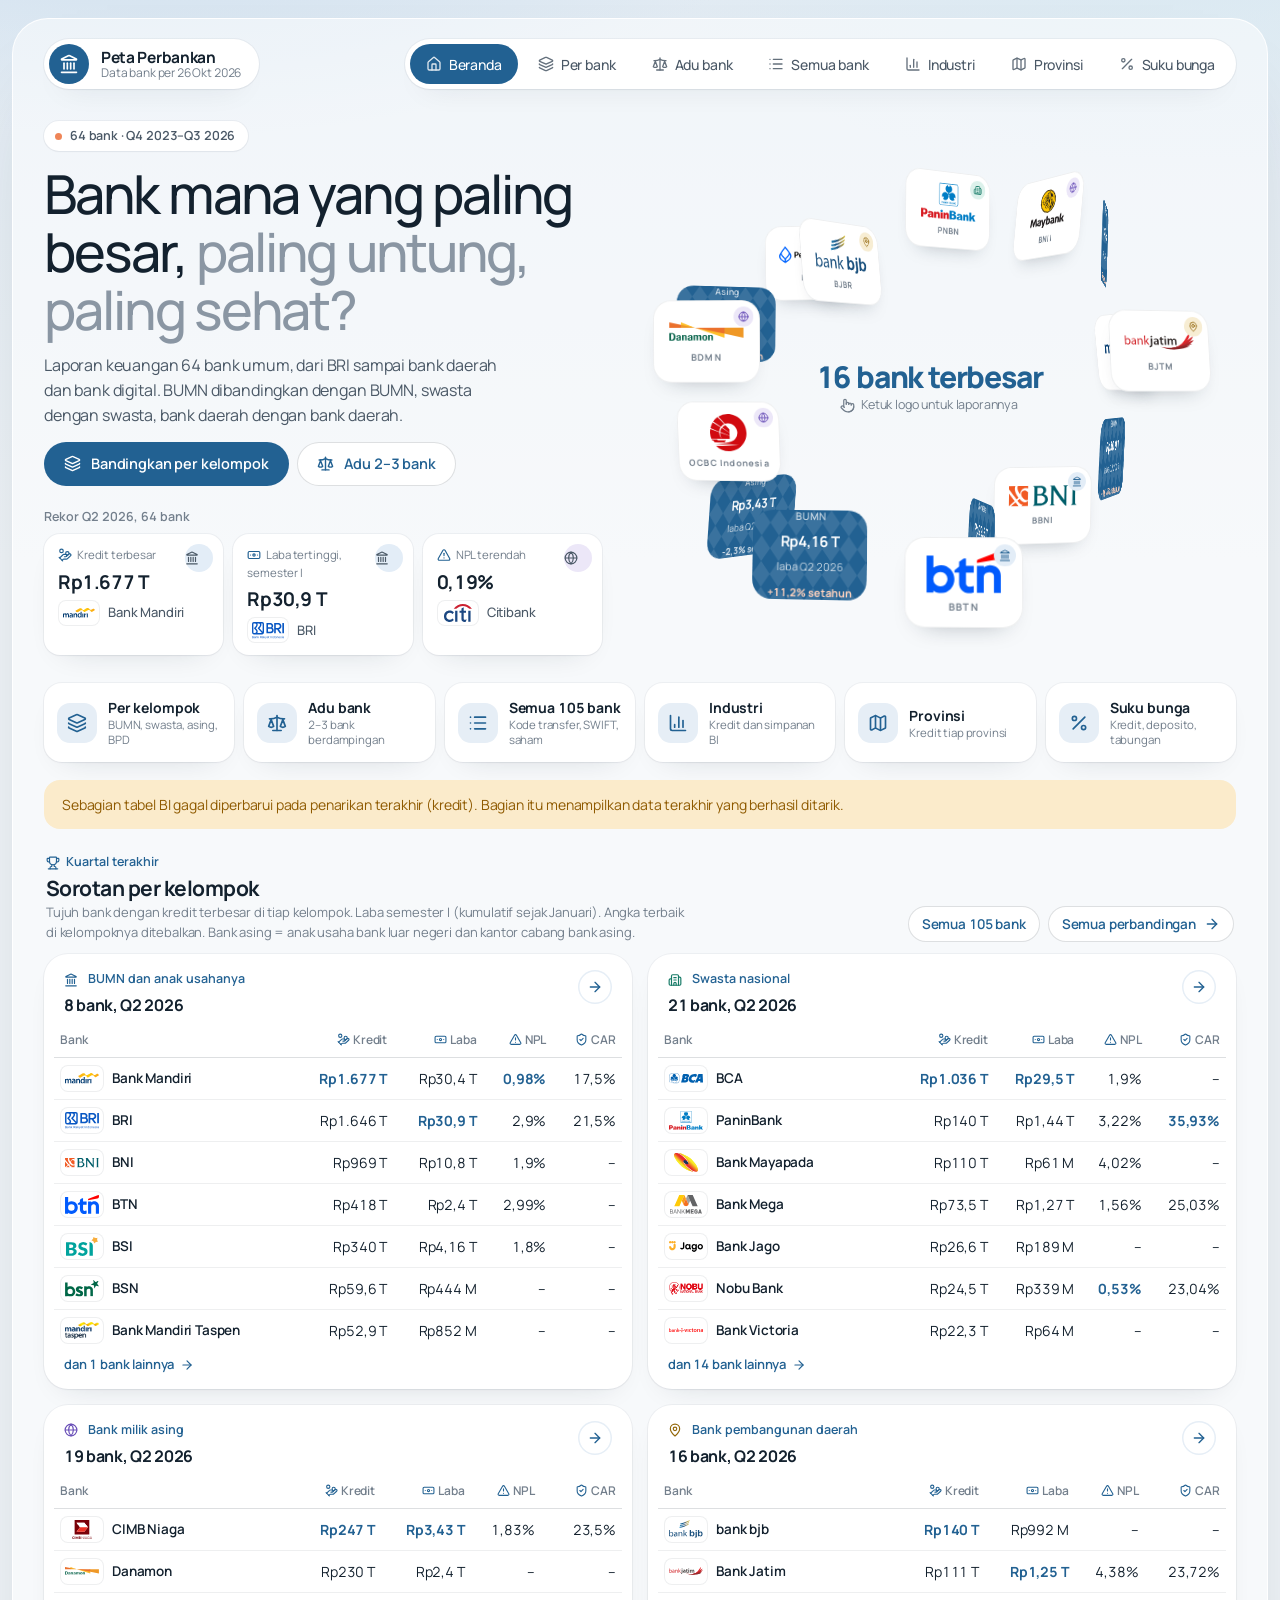
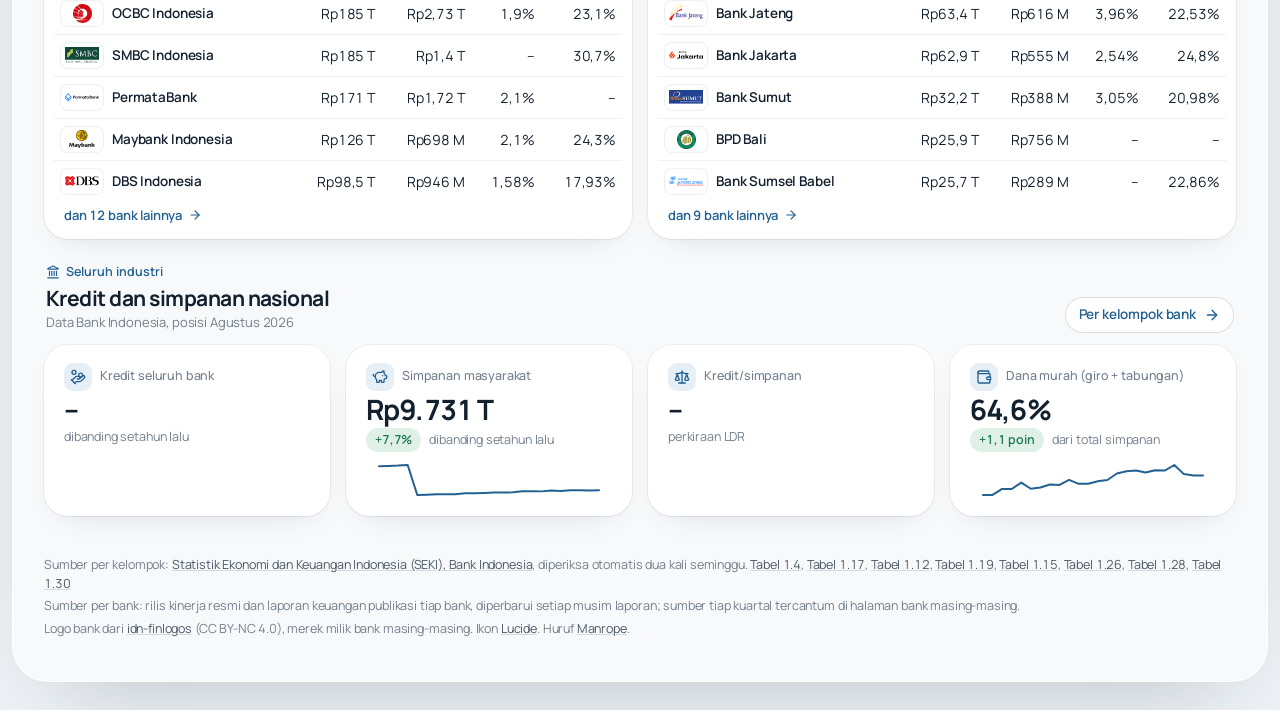
==== commit 67abd739: "Add files via upload" ====
--- a/index.html
+++ b/index.html
@@ -5,26 +5,27 @@
   <meta name="viewport" content="width=device-width, initial-scale=1, viewport-fit=cover">
   <title>Peta Perbankan Indonesia</title>
   <meta name="description" content="Laporan keuangan BRI, Mandiri, BNI, BCA, dan bank besar lain per kuartal, dibandingkan dalam kelompoknya, plus kredit, simpanan, dan suku bunga seluruh industri dari Bank Indonesia.">
-  <meta name="theme-color" content="#F5F5F3">
+  <meta name="theme-color" content="#E2EBF3">
   <link rel="icon" href="icon.svg" type="image/svg+xml">
-  <link rel="preload" href="plus-jakarta-sans.woff2" as="font" type="font/woff2" crossorigin>
+  <link rel="preload" href="manrope.woff2" as="font" type="font/woff2" crossorigin>
   <link rel="stylesheet" href="base.css">
   <link rel="stylesheet" href="style.css">
 </head>
 <body data-page="beranda">
+  <div class="frame">
   <header class="top">
     <a class="brand" href="./">
       <span class="brand-mark"><svg class="lc" viewBox="0 0 24 24" fill="none" stroke="currentColor" stroke-width="2" stroke-linecap="round" stroke-linejoin="round" aria-hidden="true"><path d="M10 18v-7"/><path d="M11.119 2.205a2 2 0 0 1 1.762 0l7.84 3.846A.5.5 0 0 1 20.5 7h-17a.5.5 0 0 1-.22-.949z"/><path d="M14 18v-7"/><path d="M18 18v-7"/><path d="M3 22h18"/><path d="M6 18v-7"/></svg></span>
       <span class="brand-text"><b>Peta Perbankan</b><span id="updated">Memuat data…</span></span>
     </a>
     <nav class="top-nav" aria-label="Halaman">
-      <a href="./" aria-current="page">Beranda</a>
-      <a href="bank.html">Per bank</a>
-      <a href="banding.html">Adu bank</a>
-      <a href="daftar.html">Semua bank</a>
-      <a href="industri.html">Industri</a>
-      <a href="provinsi.html">Provinsi</a>
-      <a href="bunga.html">Suku bunga</a>
+      <a href="./" aria-current="page"><svg class="lc" viewBox="0 0 24 24" fill="none" stroke="currentColor" stroke-width="2" stroke-linecap="round" stroke-linejoin="round" aria-hidden="true"><path d="M15 21v-8a1 1 0 0 0-1-1h-4a1 1 0 0 0-1 1v8"/><path d="M3 10a2 2 0 0 1 .709-1.528l7-6a2 2 0 0 1 2.582 0l7 6A2 2 0 0 1 21 10v9a2 2 0 0 1-2 2H5a2 2 0 0 1-2-2z"/></svg><span>Beranda</span></a>
+      <a href="bank.html"><svg class="lc" viewBox="0 0 24 24" fill="none" stroke="currentColor" stroke-width="2" stroke-linecap="round" stroke-linejoin="round" aria-hidden="true"><path d="M12.83 2.18a2 2 0 0 0-1.66 0L2.6 6.08a1 1 0 0 0 0 1.83l8.58 3.91a2 2 0 0 0 1.66 0l8.58-3.9a1 1 0 0 0 0-1.83z"/><path d="M2 12a1 1 0 0 0 .58.91l8.6 3.91a2 2 0 0 0 1.65 0l8.58-3.9A1 1 0 0 0 22 12"/><path d="M2 17a1 1 0 0 0 .58.91l8.6 3.91a2 2 0 0 0 1.65 0l8.58-3.9A1 1 0 0 0 22 17"/></svg><span>Per bank</span></a>
+      <a href="banding.html"><svg class="lc" viewBox="0 0 24 24" fill="none" stroke="currentColor" stroke-width="2" stroke-linecap="round" stroke-linejoin="round" aria-hidden="true"><path d="M12 3v18"/><path d="m19 8 3 8a5 5 0 0 1-6 0zV7"/><path d="M3 7h1a17 17 0 0 0 8-2 17 17 0 0 0 8 2h1"/><path d="m5 8 3 8a5 5 0 0 1-6 0zV7"/><path d="M7 21h10"/></svg><span>Adu bank</span></a>
+      <a href="daftar.html"><svg class="lc" viewBox="0 0 24 24" fill="none" stroke="currentColor" stroke-width="2" stroke-linecap="round" stroke-linejoin="round" aria-hidden="true"><path d="M3 5h.01"/><path d="M3 12h.01"/><path d="M3 19h.01"/><path d="M8 5h13"/><path d="M8 12h13"/><path d="M8 19h13"/></svg><span>Semua bank</span></a>
+      <a href="industri.html"><svg class="lc" viewBox="0 0 24 24" fill="none" stroke="currentColor" stroke-width="2" stroke-linecap="round" stroke-linejoin="round" aria-hidden="true"><path d="M3 3v16a2 2 0 0 0 2 2h16"/><path d="M18 17V9"/><path d="M13 17V5"/><path d="M8 17v-3"/></svg><span>Industri</span></a>
+      <a href="provinsi.html"><svg class="lc" viewBox="0 0 24 24" fill="none" stroke="currentColor" stroke-width="2" stroke-linecap="round" stroke-linejoin="round" aria-hidden="true"><path d="M14.106 5.553a2 2 0 0 0 1.788 0l3.659-1.83A1 1 0 0 1 21 4.619v12.764a1 1 0 0 1-.553.894l-4.553 2.277a2 2 0 0 1-1.788 0l-4.212-2.106a2 2 0 0 0-1.788 0l-3.659 1.83A1 1 0 0 1 3 19.381V6.618a1 1 0 0 1 .553-.894l4.553-2.277a2 2 0 0 1 1.788 0z"/><path d="M15 5.764v15"/><path d="M9 3.236v15"/></svg><span>Provinsi</span></a>
+      <a href="bunga.html"><svg class="lc" viewBox="0 0 24 24" fill="none" stroke="currentColor" stroke-width="2" stroke-linecap="round" stroke-linejoin="round" aria-hidden="true"><line x1="19" x2="5" y1="5" y2="19"/><circle cx="6.5" cy="6.5" r="2.5"/><circle cx="17.5" cy="17.5" r="2.5"/></svg><span>Suku bunga</span></a>
     </nav>
   </header>
 
@@ -32,25 +33,34 @@
     <section class="hero" id="orbit" aria-label="Bank yang dibandingkan">
       <div class="hero-copy">
         <span class="eyebrow"><i class="dot"></i><span id="bank-eyebrow">Laporan keuangan tiap bank</span></span>
-        <h1 class="display">Bank mana yang paling <b>besar</b>, paling <b>untung</b>, paling <b>sehat</b>?</h1>
+        <h1 class="display">Bank mana yang paling besar, <span class="soft">paling untung, paling sehat?</span></h1>
         <p class="lede">Laporan keuangan <span id="hero-nbank">64</span> bank umum, dari BRI sampai bank daerah dan bank digital. BUMN dibandingkan dengan BUMN, swasta dengan swasta, bank daerah dengan bank daerah.</p>
-        <div class="hero-actions"><a class="btn dark" href="bank.html">Bandingkan per kelompok <svg class="lc" viewBox="0 0 24 24" fill="none" stroke="currentColor" stroke-width="2" stroke-linecap="round" stroke-linejoin="round" aria-hidden="true"><path d="M5 12h14"/><path d="m12 5 7 7-7 7"/></svg></a><a class="btn light" href="banding.html"><svg class="lc" viewBox="0 0 24 24" fill="none" stroke="currentColor" stroke-width="2" stroke-linecap="round" stroke-linejoin="round" aria-hidden="true"><path d="m16 16 3-8 3 8c-.87.65-1.92 1-3 1s-2.13-.35-3-1Z"/><path d="m2 16 3-8 3 8c-.87.65-1.92 1-3 1s-2.13-.35-3-1Z"/><path d="M7 21h10"/><path d="M12 3v18"/><path d="M3 7h2c2 0 5-1 7-2 2 1 5 2 7 2h2"/></svg>Adu 2–3 bank</a><a class="btn light" href="industri.html">Data industri</a></div>
+        <div class="hero-actions"><a class="btn dark" href="bank.html"><svg class="lc" viewBox="0 0 24 24" fill="none" stroke="currentColor" stroke-width="2" stroke-linecap="round" stroke-linejoin="round" aria-hidden="true"><path d="M12.83 2.18a2 2 0 0 0-1.66 0L2.6 6.08a1 1 0 0 0 0 1.83l8.58 3.91a2 2 0 0 0 1.66 0l8.58-3.9a1 1 0 0 0 0-1.83z"/><path d="M2 12a1 1 0 0 0 .58.91l8.6 3.91a2 2 0 0 0 1.65 0l8.58-3.9A1 1 0 0 0 22 12"/><path d="M2 17a1 1 0 0 0 .58.91l8.6 3.91a2 2 0 0 0 1.65 0l8.58-3.9A1 1 0 0 0 22 17"/></svg>Bandingkan per kelompok</a><a class="btn light" href="banding.html"><svg class="lc" viewBox="0 0 24 24" fill="none" stroke="currentColor" stroke-width="2" stroke-linecap="round" stroke-linejoin="round" aria-hidden="true"><path d="M12 3v18"/><path d="m19 8 3 8a5 5 0 0 1-6 0zV7"/><path d="M3 7h1a17 17 0 0 0 8-2 17 17 0 0 0 8 2h1"/><path d="m5 8 3 8a5 5 0 0 1-6 0zV7"/><path d="M7 21h10"/></svg>Adu 2–3 bank</a></div>
         <div class="facts needs-bank">
           <span class="facts-label">Rekor <span id="hero-facts-q">kuartal terakhir</span></span>
           <div class="fact-row" id="hero-facts"></div>
         </div>
       </div>
       <div class="orbit-wrap needs-bank">
-        <div class="orbit-core" id="orbit-core"><b id="orbit-count">20 bank terbesar</b><span><svg class="lc" viewBox="0 0 24 24" fill="none" stroke="currentColor" stroke-width="2" stroke-linecap="round" stroke-linejoin="round" aria-hidden="true"><path d="M14 4.1 12 6"/><path d="m5.1 8-2.9-.8"/><path d="m6 12-1.9 2"/><path d="M7.2 2.2 8 5.1"/><path d="M9.037 9.69a.498.498 0 0 1 .653-.653l11 4.5a.5.5 0 0 1-.074.949l-4.349 1.041a1 1 0 0 0-.74.739l-1.04 4.35a.5.5 0 0 1-.95.074z"/></svg>Ketuk logo untuk laporannya</span></div>
+        <div class="orbit-core" id="orbit-core"><b id="orbit-count">20 bank terbesar</b><span><svg class="lc" viewBox="0 0 24 24" fill="none" stroke="currentColor" stroke-width="2" stroke-linecap="round" stroke-linejoin="round" aria-hidden="true"><path d="M22 14a8 8 0 0 1-8 8"/><path d="M18 11v-1a2 2 0 0 0-2-2a2 2 0 0 0-2 2"/><path d="M14 10V9a2 2 0 0 0-2-2a2 2 0 0 0-2 2v1"/><path d="M10 9.5V4a2 2 0 0 0-2-2a2 2 0 0 0-2 2v10"/><path d="M18 11a2 2 0 1 1 4 0v3a8 8 0 0 1-8 8h-2c-2.8 0-4.5-.86-5.99-2.34l-3.6-3.6a2 2 0 0 1 2.83-2.82L7 15"/></svg>Ketuk logo untuk laporannya</span></div>
         <div class="orbit-field" id="orbit-field"></div>
       </div>
     </section>
+
+    <nav class="explore" aria-label="Jelajahi">
+      <a class="ex" href="bank.html"><span class="ex-ic"><svg class="lc" viewBox="0 0 24 24" fill="none" stroke="currentColor" stroke-width="2" stroke-linecap="round" stroke-linejoin="round" aria-hidden="true"><path d="M12.83 2.18a2 2 0 0 0-1.66 0L2.6 6.08a1 1 0 0 0 0 1.83l8.58 3.91a2 2 0 0 0 1.66 0l8.58-3.9a1 1 0 0 0 0-1.83z"/><path d="M2 12a1 1 0 0 0 .58.91l8.6 3.91a2 2 0 0 0 1.65 0l8.58-3.9A1 1 0 0 0 22 12"/><path d="M2 17a1 1 0 0 0 .58.91l8.6 3.91a2 2 0 0 0 1.65 0l8.58-3.9A1 1 0 0 0 22 17"/></svg></span><span class="ex-t"><b>Per kelompok</b><small>BUMN, swasta, asing, BPD</small></span><svg class="lc ex-go" viewBox="0 0 24 24" fill="none" stroke="currentColor" stroke-width="2" stroke-linecap="round" stroke-linejoin="round" aria-hidden="true"><path d="M7 7h10v10"/><path d="M7 17 17 7"/></svg></a>
+      <a class="ex" href="banding.html"><span class="ex-ic"><svg class="lc" viewBox="0 0 24 24" fill="none" stroke="currentColor" stroke-width="2" stroke-linecap="round" stroke-linejoin="round" aria-hidden="true"><path d="M12 3v18"/><path d="m19 8 3 8a5 5 0 0 1-6 0zV7"/><path d="M3 7h1a17 17 0 0 0 8-2 17 17 0 0 0 8 2h1"/><path d="m5 8 3 8a5 5 0 0 1-6 0zV7"/><path d="M7 21h10"/></svg></span><span class="ex-t"><b>Adu bank</b><small>2–3 bank berdampingan</small></span><svg class="lc ex-go" viewBox="0 0 24 24" fill="none" stroke="currentColor" stroke-width="2" stroke-linecap="round" stroke-linejoin="round" aria-hidden="true"><path d="M7 7h10v10"/><path d="M7 17 17 7"/></svg></a>
+      <a class="ex" href="daftar.html"><span class="ex-ic"><svg class="lc" viewBox="0 0 24 24" fill="none" stroke="currentColor" stroke-width="2" stroke-linecap="round" stroke-linejoin="round" aria-hidden="true"><path d="M3 5h.01"/><path d="M3 12h.01"/><path d="M3 19h.01"/><path d="M8 5h13"/><path d="M8 12h13"/><path d="M8 19h13"/></svg></span><span class="ex-t"><b>Semua 105 bank</b><small>Kode transfer, SWIFT, saham</small></span><svg class="lc ex-go" viewBox="0 0 24 24" fill="none" stroke="currentColor" stroke-width="2" stroke-linecap="round" stroke-linejoin="round" aria-hidden="true"><path d="M7 7h10v10"/><path d="M7 17 17 7"/></svg></a>
+      <a class="ex" href="industri.html"><span class="ex-ic"><svg class="lc" viewBox="0 0 24 24" fill="none" stroke="currentColor" stroke-width="2" stroke-linecap="round" stroke-linejoin="round" aria-hidden="true"><path d="M3 3v16a2 2 0 0 0 2 2h16"/><path d="M18 17V9"/><path d="M13 17V5"/><path d="M8 17v-3"/></svg></span><span class="ex-t"><b>Industri</b><small>Kredit dan simpanan BI</small></span><svg class="lc ex-go" viewBox="0 0 24 24" fill="none" stroke="currentColor" stroke-width="2" stroke-linecap="round" stroke-linejoin="round" aria-hidden="true"><path d="M7 7h10v10"/><path d="M7 17 17 7"/></svg></a>
+      <a class="ex" href="provinsi.html"><span class="ex-ic"><svg class="lc" viewBox="0 0 24 24" fill="none" stroke="currentColor" stroke-width="2" stroke-linecap="round" stroke-linejoin="round" aria-hidden="true"><path d="M14.106 5.553a2 2 0 0 0 1.788 0l3.659-1.83A1 1 0 0 1 21 4.619v12.764a1 1 0 0 1-.553.894l-4.553 2.277a2 2 0 0 1-1.788 0l-4.212-2.106a2 2 0 0 0-1.788 0l-3.659 1.83A1 1 0 0 1 3 19.381V6.618a1 1 0 0 1 .553-.894l4.553-2.277a2 2 0 0 1 1.788 0z"/><path d="M15 5.764v15"/><path d="M9 3.236v15"/></svg></span><span class="ex-t"><b>Provinsi</b><small>Kredit tiap provinsi</small></span><svg class="lc ex-go" viewBox="0 0 24 24" fill="none" stroke="currentColor" stroke-width="2" stroke-linecap="round" stroke-linejoin="round" aria-hidden="true"><path d="M7 7h10v10"/><path d="M7 17 17 7"/></svg></a>
+      <a class="ex" href="bunga.html"><span class="ex-ic"><svg class="lc" viewBox="0 0 24 24" fill="none" stroke="currentColor" stroke-width="2" stroke-linecap="round" stroke-linejoin="round" aria-hidden="true"><line x1="19" x2="5" y1="5" y2="19"/><circle cx="6.5" cy="6.5" r="2.5"/><circle cx="17.5" cy="17.5" r="2.5"/></svg></span><span class="ex-t"><b>Suku bunga</b><small>Kredit, deposito, tabungan</small></span><svg class="lc ex-go" viewBox="0 0 24 24" fill="none" stroke="currentColor" stroke-width="2" stroke-linecap="round" stroke-linejoin="round" aria-hidden="true"><path d="M7 7h10v10"/><path d="M7 17 17 7"/></svg></a>
+    </nav>
 
     <div id="banner" class="banner" hidden></div>
 
     <section class="sect needs-bank" aria-labelledby="sorotan-h">
       <div class="sect-head">
-        <div><span class="kicker">Kuartal terakhir</span><h2 id="sorotan-h">Sorotan per kelompok</h2><p id="sorotan-sub"></p></div>
+        <div><span class="kicker"><svg class="lc" viewBox="0 0 24 24" fill="none" stroke="currentColor" stroke-width="2" stroke-linecap="round" stroke-linejoin="round" aria-hidden="true"><path d="M10 14.66V17a1 1 0 0 1-1 1 2 2 0 0 0-2 2v2"/><path d="M14 14.66V17a1 1 0 0 0 1 1 2 2 0 0 1 2 2v2"/><path d="M17.916 10H19.5A2.5 2.5 0 0 0 22 7.5V5a1 1 0 0 0-1-1h-3"/><path d="M4 22h16"/><path d="M6 9a6 6 0 0 0 12 0V3a1 1 0 0 0-1-1H7a1 1 0 0 0-1 1z"/><path d="M6.084 10H4.5A2.5 2.5 0 0 1 2 7.5V5a1 1 0 0 1 1-1h3"/></svg>Kuartal terakhir</span><h2 id="sorotan-h">Sorotan per kelompok</h2><p id="sorotan-sub"></p></div>
         <div class="sect-actions"><a class="btn light sm" href="daftar.html">Semua 105 bank</a><a class="btn light sm" href="bank.html">Semua perbandingan <svg class="lc" viewBox="0 0 24 24" fill="none" stroke="currentColor" stroke-width="2" stroke-linecap="round" stroke-linejoin="round" aria-hidden="true"><path d="M5 12h14"/><path d="m12 5 7 7-7 7"/></svg></a></div>
       </div>
       <div class="grid two so-grid" id="sorotan"></div>
@@ -58,7 +68,7 @@
 
     <section class="sect seki" aria-labelledby="industri-h">
       <div class="sect-head">
-        <div><span class="kicker">Seluruh industri</span><h2 id="industri-h">Kredit dan simpanan nasional</h2><p id="eyebrow">Data Bank Indonesia</p></div>
+        <div><span class="kicker"><svg class="lc" viewBox="0 0 24 24" fill="none" stroke="currentColor" stroke-width="2" stroke-linecap="round" stroke-linejoin="round" aria-hidden="true"><path d="M10 18v-7"/><path d="M11.119 2.205a2 2 0 0 1 1.762 0l7.84 3.846A.5.5 0 0 1 20.5 7h-17a.5.5 0 0 1-.22-.949z"/><path d="M14 18v-7"/><path d="M18 18v-7"/><path d="M3 22h18"/><path d="M6 18v-7"/></svg>Seluruh industri</span><h2 id="industri-h">Kredit dan simpanan nasional</h2><p id="eyebrow">Data Bank Indonesia</p></div>
         <a class="btn light sm" href="industri.html">Per kelompok bank <svg class="lc" viewBox="0 0 24 24" fill="none" stroke="currentColor" stroke-width="2" stroke-linecap="round" stroke-linejoin="round" aria-hidden="true"><path d="M5 12h14"/><path d="m12 5 7 7-7 7"/></svg></a>
       </div>
       <div class="grid four" id="stats">
@@ -73,8 +83,9 @@
   <footer class="foot">
     <span>Sumber per kelompok: <a href="https://www.bi.go.id/id/statistik/ekonomi-keuangan/seki/default.aspx" target="_blank" rel="noopener">Statistik Ekonomi dan Keuangan Indonesia (SEKI), Bank Indonesia</a>, diperiksa otomatis dua kali seminggu. <span id="src-list"></span></span>
     <span>Sumber per bank: rilis kinerja resmi dan laporan keuangan publikasi tiap bank, diperbarui setiap musim laporan; sumber tiap kuartal tercantum di halaman bank masing-masing.</span>
-    <span>Logo bank dari <a href="https://github.com/hafidznoor/idn-finlogos" target="_blank" rel="noopener">idn-finlogos</a> (CC BY-NC 4.0), merek milik bank masing-masing. Ikon <a href="https://lucide.dev" target="_blank" rel="noopener">Lucide</a>. Huruf <a href="https://github.com/tokotype/PlusJakartaSans" target="_blank" rel="noopener">Plus Jakarta Sans</a>.</span>
+    <span>Logo bank dari <a href="https://github.com/hafidznoor/idn-finlogos" target="_blank" rel="noopener">idn-finlogos</a> (CC BY-NC 4.0), merek milik bank masing-masing. Ikon <a href="https://lucide.dev" target="_blank" rel="noopener">Lucide</a>. Huruf <a href="https://github.com/sharanda/manrope" target="_blank" rel="noopener">Manrope</a>.</span>
   </footer>
+  </div>
 
   <script type="module" src="app.js"></script>
 </body>
--- a/style.css
+++ b/style.css
@@ -1,31 +1,45 @@
-/* Peta Perbankan: latar putih tulang #F5F5F3, kartu putih, teks biru tua #10202F, aksen biru #226192
-   (tombol, grafik, angka terbaik), dan oranye #EF8557 hanya untuk sorotan kecil (titik, tepi kartu saat disorot).
-   Huruf Plus Jakarta Sans (SIL Open Font License, di-host di repo ini). */
+/* Peta Perbankan: kartu putih bersudut 24 px di dalam bingkai kaca putih, di atas latar langit biru pucat.
+   Teks biru tua #13212E, aksen biru #226192 (tombol, grafik, angka terbaik). Tiap kelompok bank punya ikon dan
+   warna sendiri: BUMN biru, swasta hijau toska, asing ungu, BPD kuning tua.
+   Huruf Manrope (SIL Open Font License, di-host di repo ini). */
 @font-face {
-  font-family: 'Plus Jakarta Sans Variable';
-  src: url('./plus-jakarta-sans.woff2') format('woff2');
+  font-family: 'Manrope Variable';
+  src: url('./manrope.woff2') format('woff2');
   font-weight: 200 800;
   font-style: normal;
   font-display: swap;
 }
 :root {
-  --font: 'Plus Jakarta Sans Variable', 'Plus Jakarta Sans', system-ui, -apple-system, 'Segoe UI', sans-serif;
-  --ink: #10202F; --ink-2: #475563; --ink-3: #697584;
-  --line: rgba(16, 32, 47, .09); --line-2: rgba(16, 32, 47, .16);
-  --bg: #F5F5F3; --bg-2: #EAEBE7; --card: #FFFFFF; --paper: #FFFFFF;
-  --accent: #226192; --accent-ink: #1A4C73; --accent-soft: #E7EFF6;
+  --font: 'Manrope Variable', 'Manrope', system-ui, -apple-system, 'Segoe UI', sans-serif;
+  --ink: #13212E; --ink-2: #4A5866; --ink-3: #737F8C;
+  --line: rgba(19, 33, 46, .07); --line-2: rgba(19, 33, 46, .14);
+  --bg: #EEF2F6; --bg-2: #E3E9EF; --card: #FFFFFF; --paper: #FFFFFF;
+  --accent: #226192; --accent-ink: #184B72; --accent-soft: #E6EEF6;
   --coral: #EF8557;
   --good: #1D7A52; --good-soft: #DFF1E7; --bad: #C2412D; --bad-soft: #FBE3DC; --warn: #8F5A00; --warn-soft: #FBEBCB;
-  --shadow: 0 0 0 1px var(--line), 0 1px 2px rgba(16, 32, 47, .04);
-  --lift: 0 0 0 1px var(--line), 0 16px 32px -22px rgba(16, 32, 47, .35);
-  --radius: 20px;
+  --shadow: 0 0 0 1px rgba(19, 33, 46, .045), 0 1px 2px rgba(19, 33, 46, .04), 0 12px 32px -20px rgba(19, 33, 46, .2);
+  --lift: 0 0 0 1px rgba(19, 33, 46, .05), 0 2px 4px rgba(19, 33, 46, .04), 0 24px 48px -24px rgba(19, 33, 46, .34);
+  --radius: 24px;
   /* Seri kategorikal, urutan tetap; lulus uji buta warna untuk pasangan bersebelahan di atas kartu putih.
      #EF8557 dan #C99A12 di bawah 3:1 terhadap putih, jadi setiap grafik memakai legenda dan punya tabel angka. */
   --s1: #226192; --s2: #EF8557; --s3: #7B5FC4; --s4: #C99A12; --s5: #178A73; --s6: #3A9AD9; --s7: #C94F7C; --s8: #5E7F14;
 }
 
 /* ---------- Dasar ---------- */
-body { letter-spacing: -.005em; background: var(--bg); }
+body {
+  letter-spacing: -.01em; background-color: var(--bg);
+  background-image:
+    radial-gradient(1100px 520px at 12% -8%, #CADDEE 0%, rgba(202, 221, 238, 0) 62%),
+    radial-gradient(900px 460px at 92% -4%, #D9E9F2 0%, rgba(217, 233, 242, 0) 60%),
+    linear-gradient(180deg, #E2EBF3 0, var(--bg) 560px);
+  background-repeat: no-repeat;
+}
+/* Seluruh halaman duduk di dalam satu bingkai kaca putih, seperti layar aplikasi. */
+.frame {
+  width: min(1290px, calc(100% - 24px)); margin: 18px auto 28px; padding: 6px 0 2px; border-radius: 36px;
+  background: rgba(255, 255, 255, .5); border: 1.5px solid rgba(255, 255, 255, .9);
+  box-shadow: 0 40px 90px -50px rgba(19, 33, 46, .3);
+}
 :focus-visible { outline: 2px solid var(--accent); outline-offset: 3px; }
 .main { gap: 18px; padding-bottom: 40px; }
 /* Anak grid boleh menyempit; isi yang lebar (tabel, pilihan kuartal) menggulir di dalamnya sendiri. */
@@ -36,26 +50,28 @@
 a { text-decoration-color: var(--line-2); }
 
 .top { padding-top: calc(14px + env(safe-area-inset-top, 0px)); padding-bottom: 6px; }
+.brand { padding: 5px 18px 5px 5px; border-radius: 999px; background: var(--card); box-shadow: var(--shadow); }
 .brand-mark { width: 40px; height: 40px; background: var(--accent); }
 .brand-mark .lc { width: 20px; height: 20px; }
-.brand-text b { font-weight: 700; letter-spacing: -.02em; }
-.brand-text span { font-size: 12.5px; color: var(--ink-3); }
-.top-nav { box-shadow: var(--shadow); }
-.top-nav a { height: 36px; padding: 0 15px; font-weight: 500; }
+.brand-text b { font-size: 15.5px; font-weight: 700; letter-spacing: -.02em; }
+.brand-text span { font-size: 12px; color: var(--ink-3); }
+.top-nav { padding: 5px; box-shadow: var(--shadow); }
+.top-nav a { height: 40px; padding: 0 16px; font-weight: 500; }
 .top-nav a:hover { color: var(--accent); }
 .top-nav [aria-current="page"], .top-nav [aria-current="page"]:hover { background: var(--accent); color: #fff; }
 
-.eyebrow { gap: 8px; font-size: 12px; font-weight: 600; letter-spacing: .08em; text-transform: uppercase; color: var(--ink-3); }
+.eyebrow { justify-self: start; width: max-content; max-width: 100%; gap: 8px; height: 30px; padding: 0 13px 0 11px; border-radius: 999px; background: var(--card); box-shadow: var(--shadow); font-size: 12.5px; font-weight: 600; color: var(--ink-2); }
 .eyebrow .dot { width: 7px; height: 7px; background: var(--coral); }
-.kicker { display: block; margin-bottom: 2px; font-size: 11px; font-weight: 700; letter-spacing: .12em; text-transform: uppercase; color: var(--accent); }
-.display { font-size: clamp(34px, 4.3vw, 54px); font-weight: 700; letter-spacing: -.04em; line-height: 1.04; max-width: 15ch; }
-.display b { font-weight: 800; color: var(--accent); }
+.kicker { display: block; margin-bottom: 2px; font-size: 12.5px; font-weight: 600; letter-spacing: 0; color: var(--accent); }
+/* Judul dua nada: kalimat utama gelap, lanjutannya abu-abu. */
+.display { font-size: clamp(34px, 4.2vw, 54px); font-weight: 500; letter-spacing: -.035em; line-height: 1.08; max-width: 16ch; }
+.display .soft { color: #8A96A3; }
 .lede { font-size: 16px; line-height: 1.55; color: var(--ink-2); }
-.page-title { font-size: clamp(28px, 3vw, 38px); font-weight: 700; letter-spacing: -.035em; line-height: 1.1; }
-
-.card { padding: 20px 22px; border-radius: var(--radius); box-shadow: var(--shadow); }
-.card-head { margin-bottom: 14px; gap: 10px; }
-.card-head h2, .h2 { font-size: 18px; font-weight: 700; letter-spacing: -.02em; }
+.page-title { font-size: clamp(28px, 3vw, 40px); font-weight: 600; letter-spacing: -.035em; line-height: 1.1; }
+
+.card { padding: 22px 24px; border-radius: var(--radius); box-shadow: var(--shadow); }
+.card-head { margin-bottom: 16px; gap: 10px; }
+.card-head h2, .h2 { font-size: 18px; font-weight: 600; letter-spacing: -.02em; }
 .card-head p { font-size: 13px; color: var(--ink-3); max-width: 70ch; }
 .grid { gap: 16px; }
 .note { color: var(--ink-3); }
@@ -132,15 +148,15 @@
 .hero-copy .lede { max-width: 48ch; }
 .hero-actions { display: flex; gap: 8px; flex-wrap: wrap; }
 .facts { display: grid; gap: 8px; width: 100%; margin-top: 8px; }
-.facts-label { font-size: 11px; font-weight: 700; letter-spacing: .12em; text-transform: uppercase; color: var(--ink-3); }
+.facts-label { font-size: 12.5px; font-weight: 600; letter-spacing: 0; color: var(--ink-3); }
 .fact-row { display: grid; grid-template-columns: repeat(3, minmax(0, 1fr)); gap: 10px; }
 .fact {
   display: grid; gap: 4px; align-content: start; padding: 12px 14px; border-radius: 16px; background: var(--card); box-shadow: var(--shadow);
   text-decoration: none; transition: transform .25s cubic-bezier(.34, 1.56, .64, 1), box-shadow .25s;
 }
 .fact:hover { transform: translateY(-2px); box-shadow: var(--lift); }
-.fact small { font-size: 11.5px; color: var(--ink-3); }
-.fact b { font-size: 19px; font-weight: 700; letter-spacing: -.02em; white-space: nowrap; }
+.fact > small { font-size: 11.5px; color: var(--ink-3); }
+.fact > b { font-size: 19px; font-weight: 700; letter-spacing: -.02em; white-space: nowrap; }
 .fact > span { display: flex; align-items: center; gap: 8px; min-width: 0; font-size: 13px; font-weight: 500; color: var(--ink-2); }
 .fact .logo-xs { width: 42px; height: 26px; padding: 4px 5px; border-radius: 8px; }
 
@@ -169,15 +185,15 @@
 .tile .front { background: #fff; box-shadow: inset 0 0 0 1px var(--line), 0 12px 26px -18px rgba(16, 32, 47, .4); }
 .tile .front small { font-size: 10px; font-weight: 700; letter-spacing: .12em; color: var(--ink-3); }
 .tile .back { transform: rotateY(180deg); gap: 2px; background: var(--accent); color: #fff; }
-.tile .back small { font-size: 10px; font-weight: 600; letter-spacing: .08em; text-transform: uppercase; color: rgba(255, 255, 255, .66); }
+.tile .back small { font-size: 10.5px; font-weight: 600; letter-spacing: 0; color: rgba(255, 255, 255, .72); }
 .tile .back b { font-size: 17px; font-weight: 700; letter-spacing: -.02em; }
 .tile .back span { font-size: 11px; color: rgba(255, 255, 255, .74); }
 .tile .back em { margin-top: 3px; font-style: normal; font-size: 11px; font-weight: 700; color: #FFD2BD; }
 .tile .back em.neg { color: #fff; opacity: .8; }
 .tile.dim .face { opacity: .3; }
-.orbit-field.many .tile { --tw: 116px; --th: 88px; border-radius: 20px; }
-.orbit-field.many .tile .logo { width: 84px; height: clamp(30px, calc(84px / var(--ratio, 2.4)), 44px); }
-.orbit-field.many .tile .face { gap: 6px; padding: 9px; }
+.orbit-field.many .tile { --tw: 118px; --th: 90px; border-radius: 20px; }
+.orbit-field.many .tile .logo { width: 82px; height: clamp(28px, calc(82px / var(--ratio, 2.4)), 42px); }
+.orbit-field.many .tile .face { gap: 6px; padding: 10px; }
 .orbit-field.many .tile .back b { font-size: 15px; }
 .tile:focus-visible .front { box-shadow: 0 0 0 3px var(--coral), 0 12px 26px -18px rgba(16, 32, 47, .4); }
 
@@ -217,7 +233,7 @@
 
 /* ---------- Per bank: kuartal, kartu, peringkat, tabel ---------- */
 .qbar { display: flex; align-items: center; gap: 12px; min-width: 0; margin-top: -4px; }
-.qbar-label { display: inline-flex; align-items: center; gap: 6px; font-size: 11px; font-weight: 700; letter-spacing: .12em; text-transform: uppercase; color: var(--ink-3); flex-shrink: 0; }
+.qbar-label { display: inline-flex; align-items: center; gap: 6px; font-size: 12.5px; font-weight: 600; letter-spacing: 0; color: var(--ink-3); flex-shrink: 0; }
 .qbar-label .lc { width: 15px; height: 15px; }
 .qseg button { min-width: 58px; }
 
@@ -240,7 +256,7 @@
 .bcard:hover .bc-go { background: var(--accent); color: #fff; transform: rotate(45deg); }
 .bc-stats { display: grid; grid-template-columns: repeat(2, minmax(0, 1fr)); gap: 12px 12px; }
 .bc-stats > span { display: grid; gap: 3px; align-content: start; justify-items: start; min-width: 0; }
-.bc-stats small { font-size: 10.5px; font-weight: 700; letter-spacing: .1em; text-transform: uppercase; color: var(--ink-3); }
+.bc-stats small { font-size: 12.5px; font-weight: 600; letter-spacing: 0; color: var(--ink-3); }
 .bc-stats b { font-size: 16px; font-weight: 700; letter-spacing: -.02em; white-space: nowrap; }
 .delta.sm { height: 20px; padding: 0 7px; font-size: 11px; }
 
@@ -295,7 +311,7 @@
 }
 .sw-pick select:focus-visible { outline: none; box-shadow: inset 0 0 0 1.5px var(--accent); }
 #pf-grid.one { grid-template-columns: minmax(0, 1fr); }
-.sw-label { margin-right: 2px; font-size: 10.5px; font-weight: 700; letter-spacing: .12em; text-transform: uppercase; color: var(--ink-3); }
+.sw-label { margin-right: 2px; font-size: 12.5px; font-weight: 600; letter-spacing: 0; color: var(--ink-3); }
 .sw { display: inline-flex; align-items: center; gap: 8px; height: 42px; padding: 0 6px; border-radius: 999px; background: var(--card); box-shadow: var(--shadow); text-decoration: none; color: inherit; transition: box-shadow .2s, transform .2s; }
 .sw:hover { box-shadow: var(--lift); transform: translateY(-1px); }
 .sw .logo-xs { width: 46px; height: 28px; box-shadow: none; }
@@ -304,7 +320,7 @@
 .sw.on > span:last-child { display: inline; color: var(--accent-ink); }
 
 .pf-top { display: grid; grid-template-columns: minmax(0, 1fr) minmax(0, 1.2fr); gap: 16px; align-items: stretch; }
-.pf-id { display: grid; gap: 14px; align-content: start; }
+.pf-id { display: flex; flex-direction: column; gap: 14px; }
 .pf-title { display: flex; align-items: center; gap: 16px; min-width: 0; }
 .pf-title > div { min-width: 0; }
 .pf-name { font-size: clamp(26px, 2.6vw, 34px); font-weight: 800; letter-spacing: -.035em; line-height: 1.08; }
@@ -312,7 +328,7 @@
 .pf-profile { font-size: 14.5px; color: var(--ink-2); }
 .pf-actions { display: flex; gap: 8px; flex-wrap: wrap; margin-top: 2px; }
 .bd-news { display: grid; gap: 4px; padding: 12px 14px; border-radius: 14px; background: var(--bg); font-size: 13.5px; color: var(--ink-2); }
-.bd-news b { display: inline-flex; align-items: center; gap: 6px; font-size: 10.5px; font-weight: 700; letter-spacing: .12em; text-transform: uppercase; color: var(--ink); }
+.bd-news b { display: inline-flex; align-items: center; gap: 6px; font-size: 12.5px; font-weight: 600; letter-spacing: 0; color: var(--ink); }
 .bd-news b .lc { width: 15px; height: 15px; color: var(--coral); }
 .bd-key { display: flex; gap: 10px; align-items: flex-start; font-size: 13px; color: var(--ink-2); }
 .bd-key .lc { width: 16px; height: 16px; margin-top: 2px; color: var(--accent); }
@@ -328,7 +344,7 @@
 .bd-tbl td:first-child b { font-weight: 600; }
 .bd-sources { display: grid; grid-template-columns: repeat(2, minmax(0, 1fr)); gap: 14px 28px; }
 .bd-sources li { display: grid; gap: 3px; align-content: start; font-size: 13px; min-width: 0; }
-.bd-sources li b { font-size: 10.5px; font-weight: 700; letter-spacing: .12em; text-transform: uppercase; color: var(--ink-3); }
+.bd-sources li b { font-size: 12.5px; font-weight: 600; letter-spacing: 0; color: var(--ink-3); }
 .bd-sources a { color: var(--ink-2); text-decoration: underline; text-decoration-color: var(--line-2); text-underline-offset: 3px; overflow-wrap: anywhere; }
 .bd-sources a:hover { color: var(--accent); text-decoration-color: var(--accent); }
 .bd-h3 { font-size: 14px; font-weight: 700; margin-bottom: 8px; }
@@ -374,10 +390,6 @@
 .foot a { color: var(--ink-2); }
 
 /* ---------- Layar menengah ---------- */
-@media (max-width: 1240px) and (min-width: 721px) {
-  /* Tiga kartu sorotan berdampingan jadi sempit: logo kecil dilepas supaya kolom NPL tetap terlihat. */
-  .so-tbl .logo-xs { display: none; }
-}
 @media (max-width: 1080px) {
   .hero { grid-template-columns: minmax(0, 1fr); gap: 0; }
   .hero-copy { padding-bottom: 0; }
@@ -401,12 +413,12 @@
   .orbit-wrap { margin: 0 -16px; }
   .fact-row { grid-template-columns: minmax(0, 1fr); gap: 8px; }
   .fact { grid-template-columns: minmax(0, 1fr) auto; align-items: center; padding: 10px 14px; }
-  .fact small { grid-column: 1 / -1; }
-  .fact b { order: 2; font-size: 17px; }
+  .fact > small { grid-column: 1 / -1; }
+  .fact > b { order: 2; font-size: 17px; }
   .tile, .orbit-field.many .tile { --tw: 112px; --th: 84px; border-radius: 20px; }
-  .tile .face { gap: 5px; padding: 9px; }
-  .tile .logo { width: 80px; height: clamp(28px, calc(80px / var(--ratio, 2.4)), 42px); }
-  .tile .back b { font-size: 14.5px; }
+  .tile .face, .orbit-field.many .tile .face { gap: 5px; padding: 9px; }
+  .tile .logo, .orbit-field.many .tile .logo { width: 78px; height: clamp(26px, calc(78px / var(--ratio, 2.4)), 40px); }
+  .tile .back b, .orbit-field.many .tile .back b { font-size: 14.5px; }
   .tile .back span, .tile .back em { font-size: 10px; }
   .qbar { flex-direction: column; align-items: flex-start; gap: 6px; }
   .qbar .qseg { width: 100%; }
@@ -488,7 +500,7 @@
 .tag.g-asing { background: #EFEAF8; color: #5A4796; }
 .dc-meta { display: grid; grid-template-columns: repeat(2, minmax(0, 1fr)); gap: 8px 12px; margin: 0; padding-top: 10px; border-top: 1px solid var(--line); }
 .dc-meta .wide { grid-column: 1 / -1; }
-.dc-meta dt { font-size: 10.5px; font-weight: 700; letter-spacing: .1em; text-transform: uppercase; color: var(--ink-3); }
+.dc-meta dt { font-size: 12.5px; font-weight: 600; letter-spacing: 0; color: var(--ink-3); }
 .dc-meta dd { margin: 1px 0 0; font-size: 13.5px; font-weight: 600; font-variant-numeric: tabular-nums; }
 .dc-meta dd small { display: block; font-size: 11.5px; font-weight: 500; color: var(--ink-3); }
 .dc-meta .wide dd { font-weight: 500; color: var(--ink-2); }
@@ -562,14 +574,14 @@
 .cmp-list [role="option"]:hover, .cmp-list [aria-selected="true"] { background: var(--accent-soft); }
 .cmp-none { padding: 10px; font-size: 13px; color: var(--ink-3); }
 .cs-sugg { display: flex; flex-wrap: wrap; align-items: center; gap: 6px; }
-.cs-sugg small { flex-basis: 100%; font-size: 11px; font-weight: 700; letter-spacing: .1em; text-transform: uppercase; color: var(--ink-3); }
+.cs-sugg small { flex-basis: 100%; font-size: 12.5px; font-weight: 600; letter-spacing: 0; color: var(--ink-3); }
 .cs-sugg .chip { height: 32px; padding: 0 12px 0 9px; gap: 5px; font-size: 13px; font-weight: 500; }
 .cs-sugg .chip .lc { width: 15px; height: 15px; color: var(--accent); }
 .cs-sugg .chip:hover { box-shadow: inset 0 0 0 1.5px var(--accent); }
 
 .cmp-picks { display: flex; align-items: center; gap: 8px; overflow-x: auto; scrollbar-width: none; padding: 2px; margin-top: -4px; }
 .cmp-picks::-webkit-scrollbar { display: none; }
-.cp-label { flex-shrink: 0; font-size: 11px; font-weight: 700; letter-spacing: .12em; text-transform: uppercase; color: var(--ink-3); }
+.cp-label { flex-shrink: 0; font-size: 12.5px; font-weight: 600; letter-spacing: 0; color: var(--ink-3); }
 .cmp-picks .chip { flex-shrink: 0; height: 38px; padding: 0 14px; font-size: 13.5px; font-weight: 600; }
 .cmp-picks .chip small { font-weight: 500; }
 .cmp-picks .chip.on { background: var(--accent); }
@@ -578,7 +590,7 @@
 
 .cmp-verdict { display: grid; grid-template-columns: repeat(4, minmax(0, 1fr)); gap: 10px; }
 .vd-lead { grid-column: 1 / -1; display: flex; align-items: center; flex-wrap: wrap; gap: 6px 18px; padding: 14px 18px; border-radius: 18px; background: var(--accent-soft); }
-.vd-lead > small { font-size: 11px; font-weight: 700; letter-spacing: .12em; text-transform: uppercase; color: var(--accent); }
+.vd-lead > small { font-size: 12.5px; font-weight: 600; letter-spacing: 0; color: var(--accent); }
 .vd-lead > b { font-size: 16px; }
 .vd-lead > span { font-size: 14px; color: var(--ink-2); }
 .vd-scores { display: flex; flex-wrap: wrap; gap: 6px 18px; font-size: 15px; color: var(--ink-2); }
@@ -609,7 +621,7 @@
 .ct-val { grid-area: v; display: flex; align-items: baseline; flex-wrap: wrap; gap: 2px 8px; min-width: 0; }
 .ct-val b { font-size: 16px; font-weight: 700; letter-spacing: -.015em; white-space: nowrap; font-variant-numeric: tabular-nums; }
 .ct-cell.none .ct-val b { color: var(--ink-3); font-weight: 500; }
-.ct-alt { flex-basis: 100%; font-size: 10.5px; font-weight: 700; letter-spacing: .08em; text-transform: uppercase; color: var(--ink-3); }
+.ct-alt { flex-basis: 100%; font-size: 11.5px; font-weight: 600; color: var(--ink-3); }
 .ct-val em { display: inline-flex; align-items: center; gap: 3px; font-style: normal; font-size: 11.5px; font-weight: 700; color: var(--accent); }
 .ct-val em .lc { width: 13px; height: 13px; stroke-width: 3; }
 .ct-g { grid-area: g; }
@@ -648,3 +660,119 @@
   .ct-who { display: block; grid-area: w; font-size: 12.5px; font-weight: 600; color: var(--ink-2); overflow: hidden; text-overflow: ellipsis; white-space: nowrap; border-left: 3px solid var(--c); padding-left: 7px; }
   .ct-val b { font-size: 15px; }
 }
+
+/* ---------- Ikon ukuran keuangan dan kelompok bank ---------- */
+.lc.mi { width: 1.2em; height: 1.2em; vertical-align: -.22em; margin-right: .38em; flex: none; color: var(--accent); }
+/* Warna kelompok, sama dengan seri grafik: BUMN s1, swasta s5, asing s3, BPD s4 (versi lebih gelap supaya terbaca). */
+.g-bumn { --g: #226192; --g-soft: #E3EDF7; }
+.g-swasta { --g: #157A66; --g-soft: #DCF1EB; }
+.g-asing { --g: #6A50B8; --g-soft: #ECE7F8; }
+.g-bpd { --g: #93670A; --g-soft: #F7EDD3; }
+.lc.gi { width: 1.15em; height: 1.15em; vertical-align: -.2em; margin-right: .35em; flex: none; color: var(--g, var(--accent)); }
+.gbadge { display: inline-grid; place-items: center; flex: none; width: 34px; height: 34px; border-radius: 50%; background: var(--g-soft, var(--accent-soft)); color: var(--g, var(--accent)); }
+.gbadge .lc { width: 17px; height: 17px; }
+.gbadge.corner { position: absolute; z-index: 2; top: 14px; right: 14px; }
+
+/* Kartu bank: lencana kelompok di kanan atas, sebaris dengan logo. */
+.bc-head .gbadge { margin-left: auto; }
+.bc-stats small .lc.mi { width: 13px; height: 13px; vertical-align: -2px; margin-right: 4px; }
+
+/* Rekor beranda */
+.fact > small { padding-right: 34px; }
+.fact .gbadge.corner { top: 10px; right: 10px; width: 28px; height: 28px; }
+.fact .gbadge .lc { width: 14px; height: 14px; }
+.fact small .lc.mi { width: 14px; height: 14px; vertical-align: -3px; margin-right: 5px; }
+
+/* Panggung: sisi depan logo dan lencana kelompok, sisi belakang punggung kartu bermotif belah ketupat. */
+.tile .front .gbadge.corner { top: 7px; right: 7px; width: 22px; height: 22px; }
+.tile .front .gbadge .lc { width: 12px; height: 12px; }
+.tile .back {
+  background-color: var(--accent);
+  background-image: url("data:image/svg+xml,%3Csvg xmlns='http://www.w3.org/2000/svg' width='18' height='26'%3E%3Cpath d='M9 0l9 13-9 13-9-13z' fill='%23fff' fill-opacity='.11'/%3E%3C/svg%3E");
+  background-size: 18px 26px;
+}
+
+/* Profil: lencana kelompok di pojok kartu identitas. */
+.pf-id { position: relative; padding-right: 60px; }
+.pf-id .gbadge.corner { top: 18px; right: 18px; width: 38px; height: 38px; }
+.pf-id .gbadge .lc { width: 19px; height: 19px; }
+/* Adu cepat: bank sepadan di dasar kartu identitas, mengisi sisa tinggi kartu. */
+.pf-quick { display: grid; gap: 8px; margin-top: auto; padding-top: 14px; border-top: 1px solid var(--line); }
+.pf-quick small { font-size: 12.5px; font-weight: 600; color: var(--ink-2); }
+.pf-quick > div { display: flex; flex-wrap: wrap; gap: 6px; }
+.pf-quick .chip { height: 40px; padding: 0 14px 0 5px; gap: 8px; font-size: 13.5px; font-weight: 600; color: var(--ink); }
+.pf-quick .chip .logo-xs { width: 44px; height: 30px; padding: 4px 5px; border-radius: 999px; box-shadow: none; background: var(--bg); }
+.pf-quick .chip:hover { box-shadow: inset 0 0 0 1.5px var(--accent); }
+.ds .stat-label .lc.mi { width: 14px; height: 14px; vertical-align: -3px; }
+
+/* Adu bank */
+.cmp-slot.vacant {
+  background-color: rgba(255, 255, 255, .55);
+  background-image: url("data:image/svg+xml,%3Csvg xmlns='http://www.w3.org/2000/svg' width='18' height='26'%3E%3Cpath d='M9 0l9 13-9 13-9-13z' fill='%23226192' fill-opacity='.045'/%3E%3C/svg%3E");
+  background-size: 18px 26px;
+}
+.cs-name small .lc.gi, .ct-bank small .lc.gi, .bb-name small .lc.gi { width: 13px; height: 13px; vertical-align: -2px; margin-right: 4px; }
+.vd small .lc.mi { width: 14px; height: 14px; vertical-align: -3px; }
+.ct-label b .lc.mi { width: 15px; height: 15px; vertical-align: -3px; }
+
+/* Semua bank */
+.dcard { position: relative; }
+.dcard .dc-head { padding-right: 38px; }
+.dcard .gbadge.corner { top: 14px; right: 14px; width: 30px; height: 30px; }
+.dcard .gbadge .lc { width: 15px; height: 15px; }
+
+/* Menu, label bagian, dan kepala kartu dengan ikon */
+.top-nav a { display: inline-flex; align-items: center; gap: 7px; }
+.top-nav a .lc { width: 16px; height: 16px; flex: none; opacity: .85; }
+.kicker { display: inline-flex; align-items: center; gap: 6px; }
+.kicker .lc { width: 14px; height: 14px; flex: none; }
+.card-head { justify-content: flex-start; }
+.card-head > .ch-ic + div { flex: 1 1 240px; min-width: 0; }
+.card-head > .seg { margin-left: auto; }
+.ch-ic { flex: none; display: grid; place-items: center; width: 38px; height: 38px; border-radius: 12px; background: var(--accent-soft); color: var(--accent); }
+.ch-ic .lc { width: 19px; height: 19px; }
+.h2.ch-line { display: flex; align-items: center; gap: 12px; margin-bottom: 12px; }
+.stat-label { display: flex; align-items: center; gap: 8px; }
+.st-ic { display: grid; place-items: center; width: 28px; height: 28px; border-radius: 9px; background: var(--accent-soft); color: var(--accent); flex: none; }
+.st-ic .lc { width: 16px; height: 16px; }
+.seg button .lc.mi, .seg button .lc.gi { width: 15px; height: 15px; vertical-align: -3px; margin-right: 5px; }
+.seg button[aria-pressed="true"] .lc.mi { color: inherit; }
+.so-tbl th .lc.mi { width: 13px; height: 13px; vertical-align: -2px; margin-right: 3px; }
+.hero-actions .btn .lc:first-child { margin-right: 2px; }
+
+/* Beranda: jalan pintas ke tiap halaman */
+.explore { display: grid; grid-template-columns: repeat(6, minmax(0, 1fr)); gap: 10px; margin-top: -2px; }
+.ex { --kr: 18px; display: flex; align-items: center; gap: 11px; min-width: 0; padding: 14px 14px 14px 13px; border-radius: 18px; background: var(--card); box-shadow: var(--shadow); text-decoration: none; color: inherit; }
+.ex-ic { flex: none; display: grid; place-items: center; width: 40px; height: 40px; border-radius: 13px; background: var(--accent-soft); color: var(--accent); transition: background .2s, color .2s; }
+.ex-ic .lc { width: 20px; height: 20px; }
+.ex:hover .ex-ic { background: var(--accent); color: #fff; }
+.ex-t { display: grid; min-width: 0; }
+.ex-t b { font-size: 14px; font-weight: 700; letter-spacing: -.01em; white-space: nowrap; overflow: hidden; text-overflow: ellipsis; }
+.ex-t small { font-size: 11.5px; line-height: 1.3; color: var(--ink-3); }
+.ex .ex-go { position: absolute; top: 10px; right: 10px; width: 14px; height: 14px; color: var(--ink-3); opacity: 0; transition: opacity .2s; }
+.ex:hover .ex-go { opacity: 1; }
+
+@media (max-width: 1240px) and (min-width: 721px) {
+  .top-nav a .lc { display: none; }
+}
+@media (max-width: 1080px) {
+  .explore { grid-template-columns: repeat(3, minmax(0, 1fr)); }
+}
+@media (max-width: 720px) {
+  .ex-t b { white-space: normal; }
+  .explore { grid-template-columns: none; grid-auto-flow: column; grid-auto-columns: 176px; overflow-x: auto; scrollbar-width: none; margin: 0 -16px; padding: 4px 16px 6px; }
+  .explore::-webkit-scrollbar { display: none; }
+  .ch-ic { width: 34px; height: 34px; border-radius: 11px; }
+  .ch-ic .lc { width: 17px; height: 17px; }
+}
+@media (prefers-reduced-motion: reduce) {
+}
+@media (max-width: 720px) {
+  /* Di ponsel bingkai dilepas supaya isi memakai seluruh lebar layar. */
+  .frame { width: auto; margin: 0; padding: 0; border: 0; border-radius: 0; background: none; box-shadow: none; }
+  .brand { padding-right: 14px; }
+  .fact .gbadge { display: none; }
+  .fact > small { padding-right: 0; }
+  .pf-id { padding-right: 20px; }
+  .pf-id .gbadge.corner { top: 14px; right: 14px; width: 32px; height: 32px; }
+}
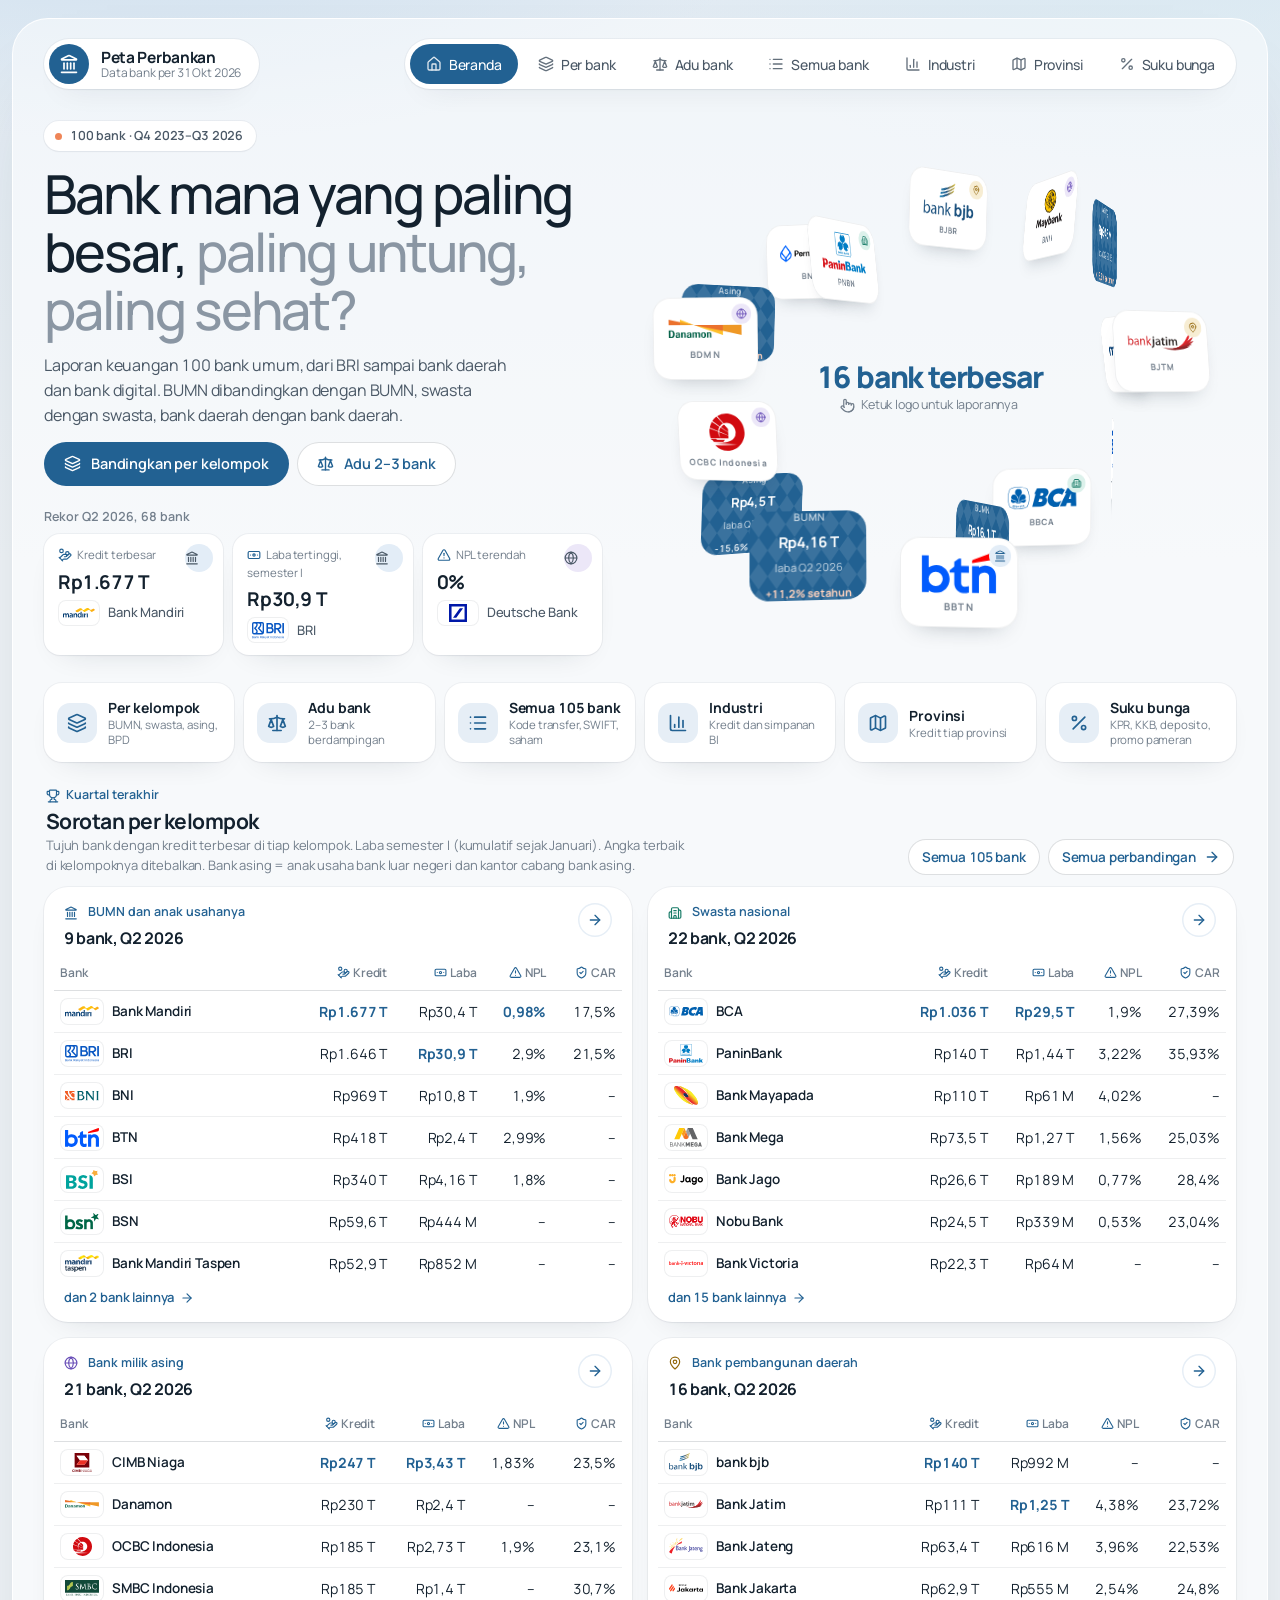
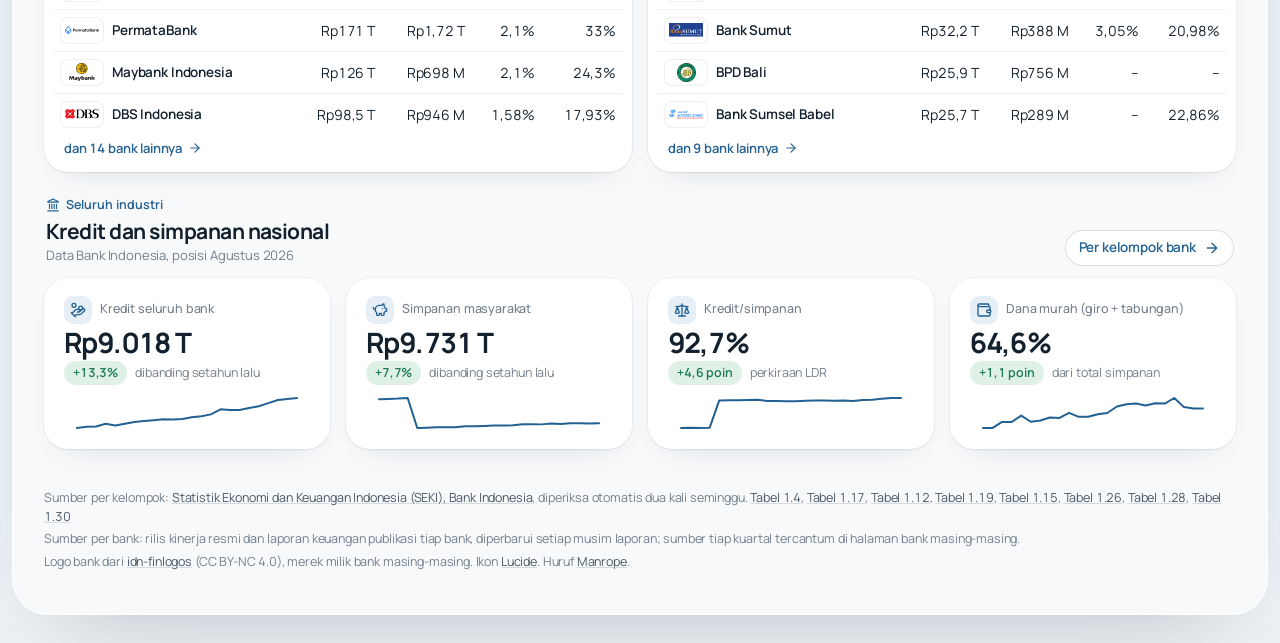
==== commit b9d25584: "Add files via upload" ====
--- a/index.html
+++ b/index.html
@@ -53,7 +53,7 @@
       <a class="ex" href="daftar.html"><span class="ex-ic"><svg class="lc" viewBox="0 0 24 24" fill="none" stroke="currentColor" stroke-width="2" stroke-linecap="round" stroke-linejoin="round" aria-hidden="true"><path d="M3 5h.01"/><path d="M3 12h.01"/><path d="M3 19h.01"/><path d="M8 5h13"/><path d="M8 12h13"/><path d="M8 19h13"/></svg></span><span class="ex-t"><b>Semua 105 bank</b><small>Kode transfer, SWIFT, saham</small></span><svg class="lc ex-go" viewBox="0 0 24 24" fill="none" stroke="currentColor" stroke-width="2" stroke-linecap="round" stroke-linejoin="round" aria-hidden="true"><path d="M7 7h10v10"/><path d="M7 17 17 7"/></svg></a>
       <a class="ex" href="industri.html"><span class="ex-ic"><svg class="lc" viewBox="0 0 24 24" fill="none" stroke="currentColor" stroke-width="2" stroke-linecap="round" stroke-linejoin="round" aria-hidden="true"><path d="M3 3v16a2 2 0 0 0 2 2h16"/><path d="M18 17V9"/><path d="M13 17V5"/><path d="M8 17v-3"/></svg></span><span class="ex-t"><b>Industri</b><small>Kredit dan simpanan BI</small></span><svg class="lc ex-go" viewBox="0 0 24 24" fill="none" stroke="currentColor" stroke-width="2" stroke-linecap="round" stroke-linejoin="round" aria-hidden="true"><path d="M7 7h10v10"/><path d="M7 17 17 7"/></svg></a>
       <a class="ex" href="provinsi.html"><span class="ex-ic"><svg class="lc" viewBox="0 0 24 24" fill="none" stroke="currentColor" stroke-width="2" stroke-linecap="round" stroke-linejoin="round" aria-hidden="true"><path d="M14.106 5.553a2 2 0 0 0 1.788 0l3.659-1.83A1 1 0 0 1 21 4.619v12.764a1 1 0 0 1-.553.894l-4.553 2.277a2 2 0 0 1-1.788 0l-4.212-2.106a2 2 0 0 0-1.788 0l-3.659 1.83A1 1 0 0 1 3 19.381V6.618a1 1 0 0 1 .553-.894l4.553-2.277a2 2 0 0 1 1.788 0z"/><path d="M15 5.764v15"/><path d="M9 3.236v15"/></svg></span><span class="ex-t"><b>Provinsi</b><small>Kredit tiap provinsi</small></span><svg class="lc ex-go" viewBox="0 0 24 24" fill="none" stroke="currentColor" stroke-width="2" stroke-linecap="round" stroke-linejoin="round" aria-hidden="true"><path d="M7 7h10v10"/><path d="M7 17 17 7"/></svg></a>
-      <a class="ex" href="bunga.html"><span class="ex-ic"><svg class="lc" viewBox="0 0 24 24" fill="none" stroke="currentColor" stroke-width="2" stroke-linecap="round" stroke-linejoin="round" aria-hidden="true"><line x1="19" x2="5" y1="5" y2="19"/><circle cx="6.5" cy="6.5" r="2.5"/><circle cx="17.5" cy="17.5" r="2.5"/></svg></span><span class="ex-t"><b>Suku bunga</b><small>Kredit, deposito, tabungan</small></span><svg class="lc ex-go" viewBox="0 0 24 24" fill="none" stroke="currentColor" stroke-width="2" stroke-linecap="round" stroke-linejoin="round" aria-hidden="true"><path d="M7 7h10v10"/><path d="M7 17 17 7"/></svg></a>
+      <a class="ex" href="bunga.html"><span class="ex-ic"><svg class="lc" viewBox="0 0 24 24" fill="none" stroke="currentColor" stroke-width="2" stroke-linecap="round" stroke-linejoin="round" aria-hidden="true"><line x1="19" x2="5" y1="5" y2="19"/><circle cx="6.5" cy="6.5" r="2.5"/><circle cx="17.5" cy="17.5" r="2.5"/></svg></span><span class="ex-t"><b>Suku bunga</b><small>KPR, KKB, deposito, promo pameran</small></span><svg class="lc ex-go" viewBox="0 0 24 24" fill="none" stroke="currentColor" stroke-width="2" stroke-linecap="round" stroke-linejoin="round" aria-hidden="true"><path d="M7 7h10v10"/><path d="M7 17 17 7"/></svg></a>
     </nav>
 
     <div id="banner" class="banner" hidden></div>
--- a/style.css
+++ b/style.css
@@ -26,6 +26,8 @@
 }
 
 /* ---------- Dasar ---------- */
+/* Efek 3D (sampul dan halaman yang dibalik) boleh keluar sedikit dari kotaknya tanpa memunculkan gulir ke samping. */
+html, body { overflow-x: clip; }
 body {
   letter-spacing: -.01em; background-color: var(--bg);
   background-image:
@@ -310,7 +312,6 @@
   font: inherit; font-size: 13.5px; font-weight: 600; color: var(--ink); cursor: pointer; appearance: none; -webkit-appearance: none;
 }
 .sw-pick select:focus-visible { outline: none; box-shadow: inset 0 0 0 1.5px var(--accent); }
-#pf-grid.one { grid-template-columns: minmax(0, 1fr); }
 .sw-label { margin-right: 2px; font-size: 12.5px; font-weight: 600; letter-spacing: 0; color: var(--ink-3); }
 .sw { display: inline-flex; align-items: center; gap: 8px; height: 42px; padding: 0 6px; border-radius: 999px; background: var(--card); box-shadow: var(--shadow); text-decoration: none; color: inherit; transition: box-shadow .2s, transform .2s; }
 .sw:hover { box-shadow: var(--lift); transform: translateY(-1px); }
@@ -319,7 +320,6 @@
 .sw.on { background: var(--accent-soft); box-shadow: inset 0 0 0 1.5px var(--accent); }
 .sw.on > span:last-child { display: inline; color: var(--accent-ink); }
 
-.pf-top { display: grid; grid-template-columns: minmax(0, 1fr) minmax(0, 1.2fr); gap: 16px; align-items: stretch; }
 .pf-id { display: flex; flex-direction: column; gap: 14px; }
 .pf-title { display: flex; align-items: center; gap: 16px; min-width: 0; }
 .pf-title > div { min-width: 0; }
@@ -396,7 +396,6 @@
   .display { max-width: 18ch; }
   .orbit-field { height: 440px; }
   .orbit-wrap { margin: 0 -24px; }
-  .pf-top { grid-template-columns: minmax(0, 1fr); }
 }
 @media (max-width: 980px) {
   .prov-layout, .explain { grid-template-columns: minmax(0, 1fr); }
@@ -542,7 +541,9 @@
 .hero-actions .btn .lc, .ph-tools .btn .lc, .pf-actions .btn .lc:first-child { width: 17px; height: 17px; }
 
 /* ---------- Adu bank ---------- */
-.cmp-slots { display: grid; grid-template-columns: repeat(3, minmax(0, 1fr)); gap: 12px; }
+.cmp-slots { position: relative; z-index: 5; display: grid; grid-template-columns: repeat(3, minmax(0, 1fr)); grid-auto-rows: minmax(186px, auto); gap: 12px; }
+/* Kolom yang daftar pilihannya terbuka berada di atas kolom lain dan baris pilihan di bawahnya. */
+.cmp-slot:focus-within { z-index: 2; }
 .cmp-slot { position: relative; display: grid; gap: 12px; align-content: start; min-width: 0; padding: 16px; border-radius: 20px; }
 .cmp-slot.filled { background: var(--card); box-shadow: var(--shadow); overflow: hidden; }
 .cmp-slot.filled::before { content: ''; position: absolute; inset: 0 0 auto; height: 4px; background: var(--c); }
@@ -776,3 +777,492 @@
   .pf-id { padding-right: 20px; }
   .pf-id .gbadge.corner { top: 14px; right: 14px; width: 32px; height: 32px; }
 }
+
+/* ---------- Laporan bank sebagai buku (profil.html, book.js) ---------- */
+.book { display: grid; grid-template-columns: minmax(0, 1fr); gap: 14px; min-width: 0; }
+.book-bar { display: flex; align-items: center; justify-content: space-between; gap: 10px 16px; flex-wrap: wrap; }
+.book-tabs { display: flex; gap: 4px; max-width: 100%; overflow-x: auto; scrollbar-width: none; padding: 5px; border-radius: 999px; background: var(--card); box-shadow: var(--shadow); }
+.book-tabs::-webkit-scrollbar { display: none; }
+.book-tabs button { display: inline-flex; align-items: center; gap: 7px; height: 38px; padding: 0 16px; border: 0; border-radius: 999px; background: none; cursor: pointer; font-size: 14px; font-weight: 500; color: var(--ink-2); white-space: nowrap; transition: background .25s, color .25s; }
+.book-tabs button .lc { width: 16px; height: 16px; }
+.book-tabs button:hover { color: var(--accent); }
+.book-tabs [aria-selected="true"], .book-tabs [aria-selected="true"]:hover { background: var(--accent); color: #fff; }
+.book-nav { display: flex; align-items: center; gap: 8px; }
+.book-folio { min-width: 136px; margin-right: 4px; text-align: right; font-size: 13px; color: var(--ink-3); font-variant-numeric: tabular-nums; }
+.book-btn { display: grid; place-items: center; width: 42px; height: 42px; border: 0; border-radius: 50%; background: var(--card); box-shadow: var(--shadow); color: var(--ink); cursor: pointer; transition: background .2s, color .2s; }
+.book-btn:hover:not(:disabled) { background: var(--accent); color: #fff; }
+.book-btn:disabled { opacity: .4; cursor: default; }
+
+/* Buku: sampul doff berwarna kelompok bank, tebal sampul di tepi bawah, tumpukan halaman di tepi luar. */
+.book { --cover: color-mix(in oklab, var(--g, #226192) 66%, #0E1A26); --cover-hi: color-mix(in oklab, var(--cover) 84%, #fff); --cover-lo: color-mix(in oklab, var(--cover) 72%, #000); }
+.book-body {
+  --paper: #FDFDFB; --edge: #D9E0E7;
+  position: relative; isolation: isolate; display: grid; grid-template-columns: minmax(0, 1fr); padding: 14px 16px 20px; border-radius: 28px;
+  background: linear-gradient(180deg, var(--cover-hi), var(--cover) 70%);
+  box-shadow: inset 0 1px 0 rgba(255, 255, 255, .18), 0 7px 0 var(--cover-lo), 0 8px 0 rgba(19, 33, 46, .2), 0 40px 70px -36px rgba(19, 33, 46, .6);
+  transform-origin: 75% 50%;
+  transition: transform .95s cubic-bezier(.65, .05, .25, 1);
+}
+/* Tumpukan halaman di bawah halaman yang terbuka: terlihat sebagai garis-garis tipis di tepi luar dan bawah. */
+.book-body::before, .book-body::after { content: ''; position: absolute; z-index: -1; top: 14px; bottom: 20px; background: var(--paper); pointer-events: none; }
+.book-body::before { left: 16px; right: 50%; border-radius: 18px 0 0 18px;
+  box-shadow: -1px 1px 0 var(--edge), -2px 2px 0 var(--paper), -3px 3px 0 var(--edge), -4px 4px 0 var(--paper), -5px 5px 0 var(--edge), -6px 6px 0 #C9D2DB; }
+.book-body::after { left: 50%; right: 16px; border-radius: 0 18px 18px 0;
+  box-shadow: 1px 1px 0 var(--edge), 2px 2px 0 var(--paper), 3px 3px 0 var(--edge), 4px 4px 0 var(--paper), 5px 5px 0 var(--edge), 6px 6px 0 #C9D2DB; }
+/* Semua bentangan menumpuk di petak yang sama; tinggi buku = bentangan tertinggi, jadi tidak bergeser saat dibalik. */
+.spread { position: relative; grid-area: 1 / 1; display: grid; grid-template-columns: minmax(0, 1fr) minmax(0, 1fr); min-height: 640px; }
+.spread:not(.on):not(.peek) { visibility: hidden; }
+/* Punggung buku: lekukan halaman ke arah jilid. */
+.spread::before {
+  content: ''; position: absolute; z-index: 6; top: 0; bottom: 0; left: 50%; width: 64px; transform: translateX(-50%); pointer-events: none;
+  background: linear-gradient(90deg, rgba(19, 33, 46, 0), rgba(19, 33, 46, .05) 40%, rgba(19, 33, 46, .17) 50%, rgba(19, 33, 46, .05) 60%, rgba(19, 33, 46, 0));
+}
+.spread.one { grid-template-columns: minmax(0, 1fr); }
+.spread.one::before { display: none; }
+.book .page { position: relative; display: flex; flex-direction: column; gap: 14px; min-width: 0; padding: 30px 38px 54px; -webkit-backface-visibility: hidden; backface-visibility: hidden; }
+.book .page.left { border-radius: 18px 0 0 18px; background: linear-gradient(90deg, #F8F8F4 0, var(--paper) 9%, var(--paper) 86%, #F2F2ED 96%, #E9E9E3); }
+.book .page.right { border-radius: 0 18px 18px 0; background: linear-gradient(270deg, #F8F8F4 0, var(--paper) 9%, var(--paper) 86%, #F2F2ED 96%, #E9E9E3); }
+.spread.one .page.right { border-radius: 18px; background: var(--paper); }
+.book .page::after { content: attr(data-folio); position: absolute; left: 0; right: 0; bottom: 18px; text-align: center; font-size: 12px; color: var(--ink-3); font-variant-numeric: tabular-nums; }
+/* Bayangan pada halaman yang sedang berputar. */
+.book .page::before { content: ''; position: absolute; inset: 0; z-index: 3; border-radius: inherit; pointer-events: none; opacity: 0; }
+.book .page.left::before { background: linear-gradient(270deg, rgba(19, 33, 46, .32), rgba(19, 33, 46, .08) 55%, rgba(19, 33, 46, 0)); }
+.book .page.right::before { background: linear-gradient(90deg, rgba(19, 33, 46, .32), rgba(19, 33, 46, .08) 55%, rgba(19, 33, 46, 0)); }
+.book .card-head { margin-bottom: 0; }
+.book .pf-id { padding-right: 82px; }
+.book .pf-id .gbadge.corner { top: 26px; right: 32px; }
+.book .pf-nums .qseg { margin-bottom: 0; }
+.page-tools { display: grid; gap: 6px; }
+.page-tools > span { font-size: 12.5px; font-weight: 600; color: var(--ink-3); }
+.page-tools .seg { justify-self: start; }
+.book .bbars .bb { padding-top: 6px; padding-bottom: 6px; }
+.book .bb-missing { display: -webkit-box; -webkit-line-clamp: 2; -webkit-box-orient: vertical; overflow: hidden; }
+a.bb-more { display: flex; align-items: center; justify-content: center; gap: 6px; text-decoration: none; }
+a.bb-more .lc { width: 15px; height: 15px; }
+.book .bd-sources { max-height: 470px; overflow-y: auto; padding-right: 6px; overscroll-behavior: contain; }
+.book .bd-tbl td { padding-top: 9px; padding-bottom: 9px; }
+/* Di dalam buku keterangan periode (semester I, setahun) cukup di judul tabel supaya 12 kuartal muat satu halaman. */
+.book .bd-tbl td small { display: none; }
+.pf-tstats { display: grid; grid-template-columns: repeat(4, minmax(0, 1fr)); gap: 8px; margin-top: auto; }
+.ts { display: grid; gap: 2px; align-content: start; min-width: 0; padding: 10px 12px; border-radius: 14px; background: var(--bg); }
+.ts small { font-size: 11.5px; color: var(--ink-3); }
+.ts b { font-size: 16px; font-weight: 700; letter-spacing: -.02em; white-space: nowrap; }
+.ts span { font-size: 11.5px; color: var(--ink-3); }
+.ts .delta { margin: 2px 0; }
+
+/* Sudut halaman yang terlipat: klik untuk membalik. */
+.dog { position: absolute; z-index: 8; bottom: 20px; width: 40px; height: 40px; padding: 0; border: 0; cursor: pointer; background: none; transition: width .3s cubic-bezier(.34, 1.56, .64, 1), height .3s cubic-bezier(.34, 1.56, .64, 1); }
+.dog.next { right: 16px; border-radius: 0 0 18px 0; background: linear-gradient(to top left, transparent 0 49%, rgba(19, 33, 46, .22) 50%, #E7ECF1 53%, var(--paper) 78%); }
+.dog.prev { left: 16px; border-radius: 0 0 0 18px; background: linear-gradient(to top right, transparent 0 49%, rgba(19, 33, 46, .22) 50%, #E7ECF1 53%, var(--paper) 78%); }
+.dog:hover { width: 58px; height: 58px; }
+.dog:disabled { display: none; }
+.dog:focus-visible { outline-offset: -4px; }
+.book-body.turning .dog { visibility: hidden; }
+
+/* Membalik halaman di layar lebar: halaman lama terangkat sampai tegak lurus, halaman baru turun dari tegak lurus.
+   perspective() ditulis di transform supaya bentangan tidak menjadi konteks tumpukan sendiri. */
+.book .page.flip-under { z-index: 1; }
+.book .page.flip-stay { z-index: 2; }
+.book .page.flip-up { z-index: 4; }
+.book .page.flip-down { z-index: 5; }
+.book .page.flip-up.fwd, .book .page.flip-down.back { transform-origin: left center; }
+.book .page.flip-up.back, .book .page.flip-down.fwd { transform-origin: right center; }
+.book .page.flip-down.fwd { transform: perspective(2200px) rotateY(90deg); }
+.book .page.flip-down.back { transform: perspective(2200px) rotateY(-90deg); }
+.book .page.flip-down::before { opacity: 1; }
+.book .page.flip-up.go { transition: transform .38s cubic-bezier(.55, .05, .7, .25); }
+.book .page.flip-up.go::before { opacity: 1; transition: opacity .38s ease-in; }
+.book .page.flip-up.fwd.go { transform: perspective(2200px) rotateY(-90deg); }
+.book .page.flip-up.back.go { transform: perspective(2200px) rotateY(90deg); }
+.book .page.flip-down.go { transform: perspective(2200px) rotateY(0deg); transition: transform .44s cubic-bezier(.2, .7, .3, 1); }
+.book .page.flip-down.go::before { opacity: 0; transition: opacity .44s ease-out; }
+/* Bayangan lembar yang lewat jatuh ke halaman di bawahnya. */
+.book .page.flip-under::before { opacity: .55; }
+
+@media (max-width: 980px) {
+  .book .page { padding: 26px 28px 52px; }
+  .pf-tstats { grid-template-columns: repeat(2, minmax(0, 1fr)); }
+}
+@media (max-width: 720px) {
+  .book-bar { flex-direction: column; align-items: stretch; }
+  .book-tabs { width: 100%; }
+  .book-nav { justify-content: space-between; }
+  .book-folio { text-align: left; }
+  .book-body { padding: 8px 8px 12px; border-radius: 24px; margin: 0 -4px; }
+  .book-body::before, .book-body::after { display: none; }
+  .spread { grid-template-columns: minmax(0, 1fr); min-height: 0; border-radius: 18px; background: var(--paper); box-shadow: 0 3px 0 -1px #EEF1F4, 0 6px 0 -2px var(--edge); }
+  .spread:not(.on) { display: none; }
+  .spread::before { display: none; }
+  .book .page, .book .page.left, .book .page.right { padding: 22px 18px 46px; border-radius: 0; background: none; }
+  .book .page.left { border-radius: 18px 18px 0 0; }
+  .book .page.right { border-radius: 0 0 18px 18px; border-top: 1px dashed var(--line-2); }
+  .spread.one .page.right { border-top: 0; }
+  .book .pf-id { padding-right: 18px; }
+  .book .pf-id .gbadge.corner { top: 18px; right: 18px; }
+  .book .bd-sources { max-height: none; overflow: visible; }
+  .dog { bottom: 12px; }
+  .dog.next { right: 8px; } .dog.prev { left: 8px; }
+  /* Di ponsel seluruh bentangan dibalik seperti satu lembar di atas bentangan baru. */
+  .spread.leaving { position: absolute; z-index: 7; top: 8px; left: 8px; right: 8px; }
+  .spread.flip-up.fwd { transform-origin: left center; }
+  .spread.flip-up.back { transform-origin: right center; }
+  .spread.flip-up.go { transition: transform .54s cubic-bezier(.5, .05, .4, 1), opacity .54s ease-in; opacity: 0; }
+  .spread.flip-up.fwd.go { transform: perspective(1600px) rotateY(-100deg); }
+  .spread.flip-up.back.go { transform: perspective(1600px) rotateY(100deg); }
+}
+@media (min-width: 721px) {
+  /* Bentangan satu halaman (bank tanpa riwayat): dibalik utuh seperti di ponsel. */
+  .spread.leaving { z-index: 7; }
+  .spread.flip-up.fwd { transform-origin: left center; }
+  .spread.flip-up.back { transform-origin: right center; }
+  .spread.flip-up.go { transition: transform .54s cubic-bezier(.5, .05, .4, 1), opacity .54s ease-in; opacity: 0; }
+  .spread.flip-up.fwd.go { transform: perspective(2200px) rotateY(-100deg); }
+  .spread.flip-up.back.go { transform: perspective(2200px) rotateY(100deg); }
+  .spread.leaving .page { background-color: var(--paper); }
+}
+
+/* ---------- Adu bank: buku terbuka (2 bank) dan brosur lipat tiga (3 bank) ---------- */
+.card.bookish { padding: 0; background: none; box-shadow: none; }
+.card.bookish::after { display: none; }
+.card.bookish > .card-head { padding: 0 4px; }
+.cover-pattern, .cb {
+  background-color: var(--accent);
+  background-image: url("data:image/svg+xml,%3Csvg xmlns='http://www.w3.org/2000/svg' width='18' height='26'%3E%3Cpath d='M9 0l9 13-9 13-9-13z' fill='%23fff' fill-opacity='.1'/%3E%3C/svg%3E");
+  background-size: 18px 26px;
+}
+.cb { position: relative; padding: 10px; border-radius: 28px; box-shadow: inset 0 1px 0 rgba(255, 255, 255, .22), 0 7px 0 #17476C, 0 8px 0 rgba(19, 33, 46, .2), 0 40px 70px -36px rgba(19, 33, 46, .6); }
+.cb-row { display: grid; grid-template-columns: minmax(0, 1fr) 200px minmax(0, 1fr); background: #FDFDFB; }
+.cb-row.cb-head { border-radius: 19px 19px 0 0; }
+/* Punggung buku: bayangan di kolom tengah, menyambung dari baris ke baris. */
+.cb-mid, .cb-folio {
+  background-image: linear-gradient(90deg, rgba(19, 33, 46, 0), rgba(19, 33, 46, .045) 34%, rgba(19, 33, 46, .14) 50%, rgba(19, 33, 46, .045) 66%, rgba(19, 33, 46, 0));
+}
+.cb-mid { display: grid; align-content: center; justify-items: center; gap: 1px; padding: 10px 12px; text-align: center; }
+.cb-mid b { font-size: 13.5px; font-weight: 700; }
+.cb-mid b .lc.mi { width: 15px; height: 15px; vertical-align: -3px; }
+.cb-mid small { font-size: 11px; line-height: 1.3; color: var(--ink-3); }
+.cb-vs { display: grid; place-items: center; width: 44px; height: 44px; border-radius: 50%; background: var(--card); box-shadow: var(--shadow); font-size: 14px; font-weight: 700; color: var(--accent); }
+.cb-side { display: grid; align-items: center; gap: 6px 10px; min-width: 0; padding: 14px 26px; border-bottom: 1px solid var(--line); }
+.cb-row:nth-last-child(2) .cb-side { border-bottom: 0; }
+.cb-side.a { grid-template-columns: minmax(0, 1fr) auto; grid-template-areas: 'g v' 'bar bar'; }
+.cb-side.b { grid-template-columns: auto minmax(0, 1fr); grid-template-areas: 'v g' 'bar bar'; }
+.cb-side.a .cb-g { grid-area: g; justify-self: end; }
+.cb-side.b .cb-g { grid-area: g; justify-self: start; }
+.cb-val { grid-area: v; display: flex; align-items: baseline; flex-wrap: wrap; gap: 2px 8px; min-width: 0; }
+.cb-side.a .cb-val { justify-content: flex-end; text-align: right; flex-direction: row-reverse; }
+.cb-val b { font-size: 18px; font-weight: 700; letter-spacing: -.02em; white-space: nowrap; font-variant-numeric: tabular-nums; }
+.cb-alt { font-size: 11px; font-weight: 600; color: var(--ink-3); }
+.cb-best { display: inline-flex; align-items: center; gap: 3px; font-style: normal; font-size: 11.5px; font-weight: 700; color: var(--accent); }
+.cb-best .lc { width: 13px; height: 13px; stroke-width: 3; }
+.best .cb-val b { color: var(--accent); }
+.none .cb-val b { color: var(--ink-3); font-weight: 500; }
+.cb-bar { grid-area: bar; display: flex; height: 7px; border-radius: 999px; background: var(--bg-2); overflow: hidden; }
+.cb-side.a .cb-bar { justify-content: flex-end; }
+.cb-bar i { display: block; height: 100%; border-radius: 999px; background: var(--c); transition: width .5s cubic-bezier(.2, .8, .2, 1); }
+.cb-bar.neg i { background: var(--bad); }
+.cb-bar.blank { background: repeating-linear-gradient(90deg, var(--bg-2) 0 6px, transparent 6px 10px); }
+.cb-head .cb-side { padding-top: 22px; padding-bottom: 16px; border-bottom: 3px solid var(--c); }
+.cb-who { display: flex !important; align-items: center; gap: 12px; }
+.cb-who.a { flex-direction: row-reverse; text-align: right; }
+.cb-who > span { display: grid; min-width: 0; }
+.cb-who b { font-size: 18px; font-weight: 700; letter-spacing: -.02em; overflow: hidden; text-overflow: ellipsis; white-space: nowrap; }
+.cb-who small { font-size: 12px; color: var(--ink-3); }
+.cb-who small .lc.gi { width: 13px; height: 13px; vertical-align: -2px; margin-right: 4px; }
+.cb-folio { display: grid; grid-template-columns: 1fr 1fr; padding: 12px 0 16px; border-radius: 0 0 19px 19px; background-color: #FDFDFB; font-size: 12px; color: var(--ink-3); text-align: center; box-shadow: 0 3px 0 -1px #EEF1F4, 0 6px 0 -2px #DFE5EB; }
+/* Saat bank berganti, dua sampul membuka ke kiri dan kanan. */
+.cb-flap { position: absolute; z-index: 3; top: 10px; bottom: 10px; width: calc(50% - 10px); -webkit-backface-visibility: hidden; backface-visibility: hidden; pointer-events: none; background: inherit; box-shadow: inset 0 0 0 1px rgba(255, 255, 255, .25); }
+.cb-flap.l { left: 10px; border-radius: 19px 0 0 19px; transform-origin: left center; animation: flap-l 1.1s cubic-bezier(.45, .05, .25, 1) .08s forwards; }
+.cb-flap.r { right: 10px; border-radius: 0 19px 19px 0; transform-origin: right center; animation: flap-r 1.1s cubic-bezier(.45, .05, .25, 1) .08s forwards; }
+@keyframes flap-l { 0% { transform: perspective(1800px) rotateY(0); } 70% { opacity: 1; } 100% { transform: perspective(1800px) rotateY(-105deg); opacity: 0; visibility: hidden; } }
+@keyframes flap-r { 0% { transform: perspective(1800px) rotateY(0); } 70% { opacity: 1; } 100% { transform: perspective(1800px) rotateY(105deg); opacity: 0; visibility: hidden; } }
+
+.tf { display: grid; grid-template-columns: repeat(3, minmax(0, 1fr)); perspective: 2200px; filter: drop-shadow(0 26px 30px rgba(19, 33, 46, .16)); }
+.tf-panel { position: relative; min-width: 0; padding: 22px 24px 44px; background: #FDFDFB; border-top: 4px solid var(--c); -webkit-backface-visibility: hidden; backface-visibility: hidden; }
+.tf-panel.p1 { border-radius: 22px 0 0 22px; }
+.tf-panel.p3 { border-radius: 0 22px 22px 0; }
+/* Lipatan: lembah di antara lipatan 1 dan 2, punggung di antara lipatan 2 dan 3. */
+.tf-panel.p2 { background-image: linear-gradient(90deg, rgba(19, 33, 46, .1), rgba(19, 33, 46, 0) 46px, rgba(19, 33, 46, 0) calc(100% - 30px), rgba(19, 33, 46, .05)); }
+.tf-panel.p3 { background-image: linear-gradient(90deg, rgba(255, 255, 255, 1), rgba(19, 33, 46, .035) 2px, rgba(19, 33, 46, 0) 40px); }
+.tf-head { display: flex; align-items: center; gap: 12px; padding-bottom: 14px; margin-bottom: 4px; border-bottom: 1px solid var(--line); }
+.tf-head > span { display: grid; min-width: 0; }
+.tf-head b { font-size: 17px; font-weight: 700; letter-spacing: -.02em; overflow: hidden; text-overflow: ellipsis; white-space: nowrap; }
+.tf-head small { font-size: 12px; color: var(--ink-3); }
+.tf-head small .lc.gi { width: 13px; height: 13px; vertical-align: -2px; margin-right: 4px; }
+.tf-list { margin: 0; }
+.tf-item { display: grid; gap: 5px; min-height: 78px; align-content: center; padding: 8px 0; border-bottom: 1px solid var(--line); }
+.tf-item:last-child { border-bottom: 0; }
+.tf-item dt { font-size: 12.5px; font-weight: 600; color: var(--ink-3); }
+.tf-item dt .lc.mi { width: 14px; height: 14px; vertical-align: -3px; }
+.tf-item dd { display: grid; grid-template-columns: auto minmax(0, 1fr); grid-template-areas: 'v g' 'bar bar'; align-items: center; gap: 6px 10px; margin: 0; }
+.tf-item .cb-g { grid-area: g; justify-self: start; }
+.tf-folio { position: absolute; left: 0; right: 0; bottom: 14px; text-align: center; font-size: 12px; color: var(--ink-3); }
+.tf.opening .tf-panel.p2 { transform-origin: left center; animation: unfold .8s cubic-bezier(.2, .7, .25, 1) both; }
+.tf.opening .tf-panel.p3 { transform-origin: left center; animation: unfold .8s cubic-bezier(.2, .7, .25, 1) .32s both; }
+@keyframes unfold { from { transform: perspective(2200px) rotateY(-88deg); opacity: 0; } 35% { opacity: 1; } to { transform: perspective(2200px) rotateY(0deg); opacity: 1; } }
+
+@media (max-width: 1080px) {
+  .cb-row { grid-template-columns: minmax(0, 1fr) 150px minmax(0, 1fr); }
+  .cb-side { padding: 12px 18px; }
+  .tf-panel { padding: 20px 16px 44px; }
+}
+@media (max-width: 720px) {
+  .cb { padding: 7px; border-radius: 24px; margin: 0 -4px; }
+  .cb-row { grid-template-columns: minmax(0, 1fr) 84px minmax(0, 1fr); }
+  .cb-row.cb-head { border-radius: 18px 18px 0 0; }
+  .cb-side { padding: 10px 10px; gap: 4px; }
+  .cb-side.a { grid-template-columns: minmax(0, 1fr); grid-template-areas: 'v' 'g' 'bar'; justify-items: end; }
+  .cb-side.b { grid-template-columns: minmax(0, 1fr); grid-template-areas: 'v' 'g' 'bar'; justify-items: start; }
+  .cb-bar { width: 100%; }
+  .cb-val b { font-size: 15px; }
+  .cb-best { display: none; }
+  .cb-mid { padding: 8px 4px; }
+  .cb-mid b { font-size: 12px; }
+  .cb-mid b .lc.mi { display: block; margin: 0 auto 2px; }
+  .cb-mid small { display: none; }
+  .cb-head .cb-side { padding-top: 16px; }
+  .cb-who { flex-direction: column !important; align-items: flex-start; gap: 8px; }
+  .cb-who.a { align-items: flex-end; }
+  .cb-who .logo-sm { width: 64px; height: 38px; padding: 6px 7px; }
+  .cb-who b { font-size: 15px; white-space: normal; }
+  .cb-vs { width: 36px; height: 36px; font-size: 12.5px; }
+  .cb-folio { border-radius: 0 0 18px 18px; }
+  .cb-flap { top: 7px; bottom: 7px; width: calc(50% - 7px); }
+  .cb-flap.l { left: 7px; } .cb-flap.r { right: 7px; }
+}
+@media (prefers-reduced-motion: reduce) {
+  .tf.opening .tf-panel { animation: none; }
+}
+
+/* ---------- Suku bunga per bank (bunga.html) ---------- */
+.rb-acuan .stat-label { min-width: 0; }
+.rb-acuan .rb-src-a { margin-left: auto; }
+.rb-acuan .stat-foot .note { line-height: 1.4; }
+.rb-layout { display: grid; grid-template-columns: minmax(0, 1fr) 372px; gap: 16px; align-items: start; }
+.rb-main { display: grid; grid-template-columns: minmax(0, 1fr); gap: 14px; min-width: 0; }
+.rb-main > .rb-head { margin: 4px 0 0; }
+.rb-tools { display: grid; grid-template-columns: minmax(0, 1fr); gap: 10px; min-width: 0; }
+.rb-produk { width: 100%; display: grid; grid-template-columns: repeat(5, minmax(0, 1fr)); }
+.rb-produk button { height: 46px; display: inline-flex; align-items: center; justify-content: center; gap: 8px; font-size: 14.5px; font-weight: 600; }
+.rb-produk .lc { width: 18px; height: 18px; }
+.rb-filters { display: flex; align-items: center; gap: 8px 10px; flex-wrap: wrap; }
+.rb-filters .seg button { height: 32px; padding: 0 12px; font-size: 13px; display: inline-flex; align-items: center; gap: 6px; white-space: nowrap; }
+.rb-filters .seg .lc { width: 14px; height: 14px; }
+.rb-filters .seg .lc.gi { width: 13px; height: 13px; }
+.rb-filters .seg button:disabled { cursor: default; color: var(--ink-2); }
+.rb-search { flex: 1 1 180px; height: 40px; min-width: 160px; }
+.rb-search input { font-size: 14px; }
+
+/* Konteks di atas daftar: tinggi tetap supaya daftar tidak melompat saat berganti produk. */
+.rb-ctx { min-height: 86px; border-radius: 18px; background: var(--bg); }
+.rb-ctx.note-mode { display: grid; grid-template-columns: auto minmax(0, 1fr); align-items: center; gap: 4px 14px; padding: 14px 16px; }
+.rb-ctx.note-mode p { font-size: 13.5px; line-height: 1.5; color: var(--ink-2); }
+.rb-ctx .st-ic.warn { background: var(--warn-soft); color: var(--warn); }
+.rb-lps { grid-column: 2; display: flex; gap: 6px; flex-wrap: wrap; list-style: none; margin: 4px 0 0; padding: 0; }
+.rb-lps li { display: inline-flex; align-items: baseline; gap: 6px; height: 26px; padding: 0 10px; border-radius: 999px; background: var(--card); font-size: 12px; color: var(--ink-3); box-shadow: inset 0 0 0 1px var(--line); }
+.rb-lps li b { font-size: 12.5px; color: var(--ink); }
+.rb-lps li.on { box-shadow: inset 0 0 0 1.5px var(--warn); }
+.rb-ctx.ev-mode { padding: 8px; }
+.rb-ev-list { display: flex; gap: 8px; overflow-x: auto; scroll-snap-type: x proximity; scrollbar-width: thin; padding-bottom: 2px; }
+.ev {
+  flex: none; width: 236px; display: grid; grid-template-columns: 48px minmax(0, 1fr); align-items: center; gap: 10px;
+  padding: 8px 12px 8px 8px; border: 0; border-radius: 14px; background: var(--card); text-align: left; cursor: pointer;
+  font: inherit; color: inherit; scroll-snap-align: start; box-shadow: inset 0 0 0 1px var(--line); transition: box-shadow .2s, background .2s;
+}
+.ev:hover { box-shadow: inset 0 0 0 1px var(--line-2); }
+.ev[aria-pressed="true"] { background: var(--accent-soft); box-shadow: inset 0 0 0 1.5px var(--accent); }
+.ev-date { display: grid; place-items: center; align-content: center; height: 54px; border-radius: 11px; background: var(--bg); line-height: 1; }
+.ev-date b { font-size: 19px; font-weight: 700; letter-spacing: -.02em; }
+.ev-date small { margin-top: 3px; font-size: 10.5px; font-weight: 600; color: var(--ink-3); white-space: nowrap; }
+.ev-date .lc { width: 20px; height: 20px; color: var(--accent); }
+.ev[aria-pressed="true"] .ev-date { background: var(--card); }
+.ev-t { display: grid; gap: 3px; min-width: 0; }
+.ev-t b { font-size: 13.5px; font-weight: 600; line-height: 1.3; display: -webkit-box; -webkit-line-clamp: 2; -webkit-box-orient: vertical; overflow: hidden; }
+.ev-t small { font-size: 11.5px; color: var(--ink-3); overflow: hidden; text-overflow: ellipsis; white-space: nowrap; }
+.ev-t small .lc { width: 12px; height: 12px; vertical-align: -2px; margin-right: 4px; }
+
+/* Daftar bank */
+.rb-row {
+  display: grid; grid-template-columns: 22px 46px minmax(0, 210px) minmax(60px, 1fr) 128px 22px 34px; align-items: center; gap: 10px;
+  padding: 7px 8px; border-radius: 14px; transition: background .2s;
+}
+.rb-row:hover { background: var(--bg); }
+.rb-row.on { background: var(--accent-soft); }
+.rb-bars:not(.all) .rb-row.extra { display: none; }
+.rb-row .bb-name a { color: inherit; text-decoration: none; }
+.rb-row .bb-name a:hover b { text-decoration: underline; text-underline-offset: 3px; }
+.rb-cat { color: var(--ink-3); }
+.rb-logo { display: inline-flex; align-items: center; justify-content: center; width: 46px; height: 28px; padding: 4px 5px; box-sizing: border-box; border-radius: 9px; background: #fff; box-shadow: inset 0 0 0 1px var(--line); overflow: hidden; }
+.rb-logo img { display: block; width: 100%; height: 100%; object-fit: contain; }
+.rb-logo.mono { font-size: 10px; font-weight: 700; color: var(--ink-2); letter-spacing: 0; }
+.rb-bar { position: relative; height: 10px; overflow: visible; }
+.rb-bar > i { position: absolute; top: 0; left: 0; height: 100%; border-radius: 999px; background: var(--accent); }
+.rb-bar > i.lo { background: color-mix(in srgb, var(--accent) 38%, var(--bg-2)); }
+.rb-bar > i.hi { border-radius: 0 999px 999px 0; }
+.lps-mark { position: absolute; top: -4px; bottom: -4px; width: 0; border-left: 2px dashed var(--warn); transform: translateX(-1px); }
+.rb-row .bb-val { flex-direction: column; align-items: flex-end; gap: 1px; }
+.rb-row .bb-val small { max-width: 100%; font-size: 11px; color: var(--ink-3); white-space: nowrap; overflow: hidden; text-overflow: ellipsis; }
+.rb-row .bb-val { min-width: 0; }
+.rb-over { display: inline-flex; align-items: center; gap: 3px; font-style: normal; font-size: 10.5px; font-weight: 600; color: var(--warn); white-space: nowrap; }
+.rb-over .lc { width: 11px; height: 11px; }
+.rb-src-a { display: inline-grid; place-items: center; width: 22px; height: 22px; border-radius: 7px; color: var(--ink-3); }
+.rb-src-a:hover { background: var(--card); color: var(--accent); }
+.rb-src-a .lc { width: 13px; height: 13px; }
+.rb-pick { display: grid; place-items: center; width: 34px; height: 34px; border: 0; border-radius: 11px; background: var(--bg); color: var(--ink-2); cursor: pointer; transition: background .2s, color .2s, transform .15s; }
+.rb-pick:hover { background: var(--accent-soft); color: var(--accent); }
+.rb-pick:active { transform: scale(.92); }
+.rb-pick[aria-pressed="true"] { background: var(--accent); color: #fff; }
+.rb-pick .lc { width: 16px; height: 16px; }
+.rb-empty { display: flex; align-items: center; gap: 10px; padding: 18px 12px; color: var(--ink-3); font-size: 14px; }
+.rb-empty .lc { width: 18px; height: 18px; flex: none; }
+.rb-bars .bb-missing { display: flex; gap: 8px; align-items: flex-start; line-height: 1.45; }
+.rb-bars .bb-missing .lc { width: 14px; height: 14px; flex: none; margin-top: 2px; }
+
+/* Panel banding: jumlah baris tetap, jadi tingginya sama walau bank ditambah atau dihapus. */
+.rb-cmp { position: sticky; top: 16px; }
+.rb-cmp .card-head { margin-bottom: 12px; }
+.rb-slots { display: grid; grid-template-columns: 96px repeat(3, minmax(0, 1fr)); gap: 6px; margin-bottom: 8px; }
+.rb-slots::before { content: ''; }
+.rb-slot { position: relative; display: grid; justify-items: center; align-content: start; gap: 6px; height: 84px; padding: 9px 4px 6px; border-radius: 14px; background: var(--bg); text-align: center; }
+.rb-slot b { font-size: 12px; font-weight: 600; line-height: 1.25; display: -webkit-box; -webkit-line-clamp: 2; -webkit-box-orient: vertical; overflow: hidden; }
+.rb-slot .rb-logo { width: 54px; height: 30px; }
+.rb-slot button { position: absolute; top: -5px; right: -5px; display: grid; place-items: center; width: 22px; height: 22px; border: 0; border-radius: 50%; background: var(--card); color: var(--ink-2); cursor: pointer; box-shadow: var(--shadow); }
+.rb-slot button .lc { width: 12px; height: 12px; }
+.rb-slot.vacant { align-content: center; background: none; box-shadow: inset 0 0 0 1.5px var(--line-2); border: 0; color: var(--ink-3); }
+.rb-slot.vacant span .lc { width: 16px; height: 16px; }
+.rb-slot.vacant small { font-size: 11px; }
+.rb-ctable { display: grid; }
+.rb-cg { display: flex; align-items: center; gap: 6px; margin: 10px 0 4px; font-size: 11.5px; font-weight: 600; color: var(--ink-3); }
+.rb-cg .lc { width: 13px; height: 13px; }
+.rb-cr { display: grid; grid-template-columns: 96px repeat(3, minmax(0, 1fr)); gap: 6px; align-items: center; min-height: 40px; border-top: 1px solid var(--line); }
+.rb-cl { font-size: 12px; line-height: 1.3; color: var(--ink-2); }
+.rb-cc { display: grid; justify-items: center; text-align: center; min-width: 0; padding: 4px 2px; border-radius: 9px; }
+.rb-cc b { display: inline-flex; align-items: center; gap: 3px; font-size: 13px; font-weight: 600; font-variant-numeric: tabular-nums; white-space: nowrap; }
+.rb-cc small { max-width: 100%; font-size: 10px; color: var(--ink-3); overflow: hidden; text-overflow: ellipsis; white-space: nowrap; }
+.rb-cc.best { background: var(--good-soft); }
+.rb-cc.best b { color: var(--good); }
+.rb-cc.best .lc { width: 12px; height: 12px; }
+.rb-dock { display: none; }
+
+.rb-srcbox summary { display: flex; align-items: center; gap: 12px; cursor: pointer; list-style: none; }
+.rb-srcbox summary::-webkit-details-marker { display: none; }
+.rb-srcbox summary > span:nth-child(2) { display: grid; flex: 1; }
+.rb-srcbox summary b { font-size: 16px; font-weight: 600; }
+.rb-srcbox summary small { font-size: 12.5px; color: var(--ink-3); }
+.rb-srcbox .chev { width: 18px; height: 18px; color: var(--ink-3); transition: transform .2s; }
+.rb-srcbox[open] .chev { transform: rotate(90deg); }
+#rb-src { margin-top: 14px; display: grid; gap: 10px; }
+#rb-src p { font-size: 13.5px; line-height: 1.55; color: var(--ink-2); max-width: 90ch; }
+.rb-srcl { columns: 2; column-gap: 28px; margin: 0; padding-left: 18px; font-size: 12.5px; line-height: 1.6; }
+.rb-srcl li { break-inside: avoid; overflow-wrap: anywhere; }
+.rb-srcl a { color: var(--ink-2); }
+.rb-sec { display: grid; gap: 4px; margin-top: 10px; }
+.rb-sec .lede { font-size: 14.5px; }
+
+@media (max-width: 1080px) {
+  .rb-layout { grid-template-columns: minmax(0, 1fr); }
+  .rb-cmp { position: static; }
+  .rb-cmp.rb-nopick .rb-ctable { display: none; }
+  .rb-cmp.rb-nopick .rb-slots { margin-bottom: 0; }
+  .rb-slots, .rb-cr { grid-template-columns: 140px repeat(3, minmax(0, 1fr)); }
+  .rb-dock:not([hidden]) {
+    position: fixed; left: 50%; bottom: calc(16px + env(safe-area-inset-bottom)); z-index: 30; transform: translateX(-50%);
+    display: inline-flex; align-items: center; gap: 8px; height: 46px; padding: 0 18px; border: 0; border-radius: 999px;
+    background: var(--ink); color: #fff; font: inherit; font-size: 14px; font-weight: 600; cursor: pointer; box-shadow: var(--lift);
+  }
+  .rb-dock .lc { width: 16px; height: 16px; }
+}
+@media (max-width: 720px) {
+  .rb-produk button { flex-direction: column; gap: 3px; height: 54px; font-size: 12px; padding: 0 2px; }
+  .rb-filters > .seg { max-width: 100%; }
+  .rb-search { flex-basis: 100%; }
+  .rb-ctx { min-height: 0; }
+  .ev { width: 210px; }
+  .rb-row { grid-template-columns: 16px 46px minmax(0, 1fr) auto 34px; grid-template-areas: 'r l n v p' 'r b b b s'; row-gap: 6px; column-gap: 8px; padding: 8px 4px; }
+  .rb-row .bb-rank { grid-area: r; align-self: start; padding-top: 6px; }
+  .rb-row .rb-logo { grid-area: l; }
+  .rb-row .bb-name { grid-area: n; }
+  .rb-row .rb-bar { grid-area: b; }
+  .rb-row .bb-val { grid-area: v; }
+  .rb-row .rb-src-a, .rb-row > span:empty { grid-area: s; }
+  .rb-row .rb-pick { grid-area: p; }
+  .rb-slots, .rb-cr { grid-template-columns: 84px repeat(3, minmax(0, 1fr)); gap: 4px; }
+  .rb-srcl { columns: 1; }
+}
+.rb-old { color: var(--warn); font-weight: 600; }
+
+/* ---------- Sampul buku 3D (profil.html) ---------- */
+.book-cover { display: none; }
+.book.has-cover .book-cover {
+  display: block; position: absolute; z-index: 20; top: 0; bottom: 0; left: 50%; right: 0; padding: 0; border: 0; background: none;
+  cursor: pointer; font: inherit; color: #fff; text-align: left; transform-origin: left center; transform-style: preserve-3d;
+  transform: perspective(2600px) rotateY(-180deg); transition: transform .95s cubic-bezier(.65, .05, .25, 1);
+}
+.book.closed .book-cover { transform: perspective(2600px) rotateY(0deg); }
+.book.flat .book-cover { z-index: -2; pointer-events: none; }
+.cv-face { position: absolute; inset: 0; -webkit-backface-visibility: hidden; backface-visibility: hidden; }
+.cv-front {
+  display: flex; flex-direction: column; align-items: flex-start; gap: 14px; padding: 48px 52px 40px; border-radius: 7px 28px 28px 7px;
+  background:
+    linear-gradient(90deg, rgba(0, 0, 0, .28) 0, rgba(0, 0, 0, .06) 14px, rgba(255, 255, 255, .13) 22px, rgba(255, 255, 255, 0) 40px),
+    radial-gradient(120% 90% at 85% 0%, rgba(255, 255, 255, .12), rgba(255, 255, 255, 0) 60%),
+    linear-gradient(180deg, var(--cover-hi), var(--cover) 75%);
+  box-shadow: inset 0 1px 0 rgba(255, 255, 255, .2), inset -1px 0 0 rgba(255, 255, 255, .08), 0 7px 0 var(--cover-lo);
+}
+.cv-back { transform: rotateY(180deg); border-radius: 28px 7px 7px 28px; background: linear-gradient(180deg, var(--cover-hi), var(--cover) 70%); box-shadow: inset -18px 0 24px -16px rgba(0, 0, 0, .35); }
+.cv-kicker { display: inline-flex; align-items: center; gap: 8px; height: 30px; padding: 0 12px; border-radius: 999px; background: rgba(255, 255, 255, .12); font-size: 13px; font-weight: 600; letter-spacing: .01em; }
+.cv-kicker .lc { width: 15px; height: 15px; }
+.cv-logo { margin-top: auto; }
+.cv-logo .logo-lg { width: 168px; height: 92px; border-radius: 18px; box-shadow: 0 10px 24px -14px rgba(0, 0, 0, .55); }
+.cv-title { font-size: clamp(34px, 3.6vw, 52px); font-weight: 700; line-height: 1.02; letter-spacing: -.04em; text-wrap: balance; text-shadow: 0 1px 0 rgba(0, 0, 0, .12); }
+.cv-sub { max-width: 34ch; font-size: 14px; line-height: 1.45; color: rgba(255, 255, 255, .72); }
+.cv-foot { display: flex; align-items: flex-end; justify-content: space-between; gap: 16px; width: 100%; margin-top: auto; padding-top: 18px; border-top: 1px solid rgba(255, 255, 255, .14); font-size: 12.5px; line-height: 1.5; color: rgba(255, 255, 255, .72); }
+.cv-foot .lc.gi { width: 13px; height: 13px; vertical-align: -2px; margin-right: 5px; color: #fff; }
+.cv-open { display: inline-flex; align-items: center; gap: 8px; height: 40px; padding: 0 16px; border-radius: 999px; background: #fff; color: var(--cover); font-size: 14px; font-weight: 700; white-space: nowrap; transition: gap .25s; }
+.cv-open .lc { width: 16px; height: 16px; }
+.book-cover:hover .cv-open { gap: 12px; }
+.book-cover:focus-visible { outline: none; }
+.book-cover:focus-visible .cv-front { outline: 3px solid var(--accent); outline-offset: 4px; }
+.book-shut { display: none; }
+.book.has-cover .book-shut { display: grid; }
+.book.has-cover .book-shut[aria-pressed="true"] { background: var(--accent); color: #fff; }
+
+/* Tertutup: hanya sampul yang tampak, digeser ke tengah dan dimiringkan seperti buku di atas meja.
+   Papan sampul di belakang halaman baru muncul saat dibuka, dari punggung ke kiri mengikuti sampul. */
+.book.closed .book-body { transform: perspective(2600px) translateX(-25%) rotateX(9deg) rotateY(-13deg) rotateZ(1.2deg); }
+.book.closed:not(.closing) .book-body { background: none; box-shadow: none; }
+.book.closed:not(.closing) .book-body::before, .book.closed:not(.closing) .book-body::after, .book.closed .spread::before { visibility: hidden; }
+.book.closed .cv-front { box-shadow: inset 0 1px 0 rgba(255, 255, 255, .2), 0 7px 0 var(--cover-lo), 0 8px 0 rgba(19, 33, 46, .18), 34px 56px 80px -34px rgba(19, 33, 46, .55); }
+.book.opening .book-body { animation: book-reveal .95s cubic-bezier(.4, 0, .2, 1) both; }
+.book.closing .book-body { animation: book-hide .95s cubic-bezier(.4, 0, .2, 1) both; }
+@keyframes book-reveal { 0%, 45% { clip-path: inset(-160px -160px -160px 50%); } 100% { clip-path: inset(-160px -160px -160px -160px); } }
+@keyframes book-hide { 0% { clip-path: inset(-160px -160px -160px -160px); } 55%, 100% { clip-path: inset(-160px -160px -160px 50%); } }
+.book.has-cover:not(.closed) .book-body { transform: perspective(2600px) translateX(0) rotateX(0) rotateY(0) rotateZ(0); }
+.book.flat .book-body { transform: none; }
+.book.closed:not(.closing) .book-cover:hover { transform: perspective(2600px) rotateY(-9deg); transition-duration: .45s; }
+/* Halaman kiri muncul setelah sampul mendarat di kiri. */
+.book.has-cover .page.left { transition: opacity .35s ease; }
+.book.closed .page.left, .book.opening .page.left, .book.closing .page.left { opacity: 0; }
+.book.closed .dog, .book.opening .dog, .book.closing .dog { visibility: hidden; }
+.book.closed .book-tabs, .book.closed .book-folio { opacity: .55; }
+
+@media (max-width: 720px) {
+  .book.has-cover .book-cover { left: 0; transform: perspective(1600px) rotateY(-180deg); opacity: 0; transition: transform .8s cubic-bezier(.65, .05, .25, 1), opacity .25s linear .55s; }
+  .book.closed .book-cover { opacity: 1; transform: perspective(1600px) rotateY(0deg); transition: transform .8s cubic-bezier(.65, .05, .25, 1), opacity 0s; }
+  .book.closed:not(.closing) .book-cover:hover { transform: perspective(1600px) rotateY(-6deg); }
+  .cv-front { padding: 30px 26px 24px; border-radius: 7px 24px 24px 7px; }
+  .cv-back { display: none; }
+  .cv-logo .logo-lg { width: 132px; height: 74px; }
+  .cv-title { font-size: 34px; }
+  .cv-foot { flex-direction: column; align-items: stretch; gap: 12px; }
+  .cv-open { justify-content: center; }
+  .book.has-cover .book-body { transition: max-height .8s cubic-bezier(.65, .05, .25, 1), transform .8s cubic-bezier(.65, .05, .25, 1); max-height: 9000px; }
+  .book.closed .book-body { max-height: 560px; overflow: hidden; transform: perspective(1600px) rotateX(7deg) rotateZ(-1deg); }
+  .book.opening .book-body, .book.closing .book-body { animation: none; }
+  .book.closed .page.left, .book.opening .page.left, .book.closing .page.left { opacity: 1; }
+}
+@media (prefers-reduced-motion: reduce) {
+  .book-body, .book.has-cover .book-cover, .book.closed .book-body { transition: none; }
+}
+.book.still .book-body, .book.still .book-cover, .book.still .page.left { transition: none !important; }
+/* Buku adu dua bank: sampul doff yang sama dengan buku laporan bank. */
+.cb { --cover: color-mix(in oklab, #226192 66%, #0E1A26); background: linear-gradient(180deg, color-mix(in oklab, var(--cover) 84%, #fff), var(--cover) 70%); box-shadow: inset 0 1px 0 rgba(255, 255, 255, .18), 0 7px 0 color-mix(in oklab, var(--cover) 72%, #000), 0 8px 0 rgba(19, 33, 46, .2), 0 40px 70px -36px rgba(19, 33, 46, .6); }
